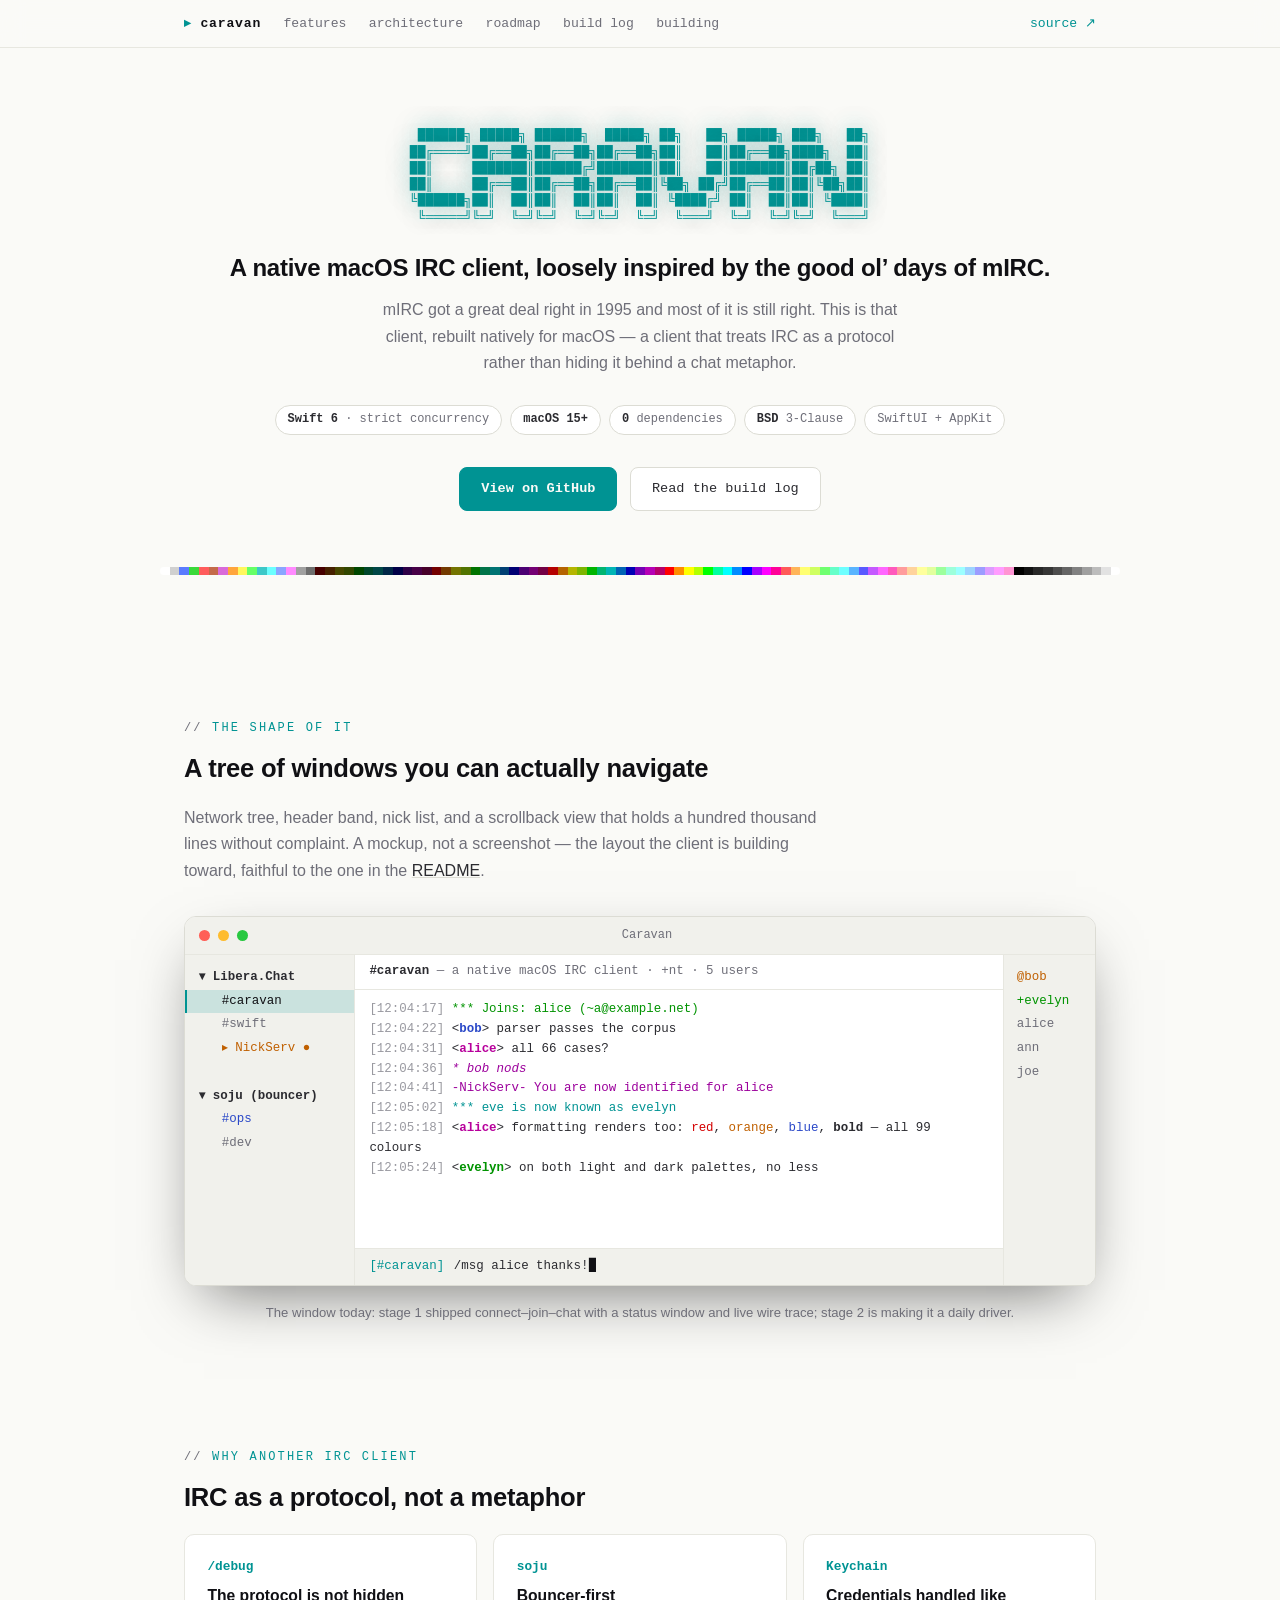
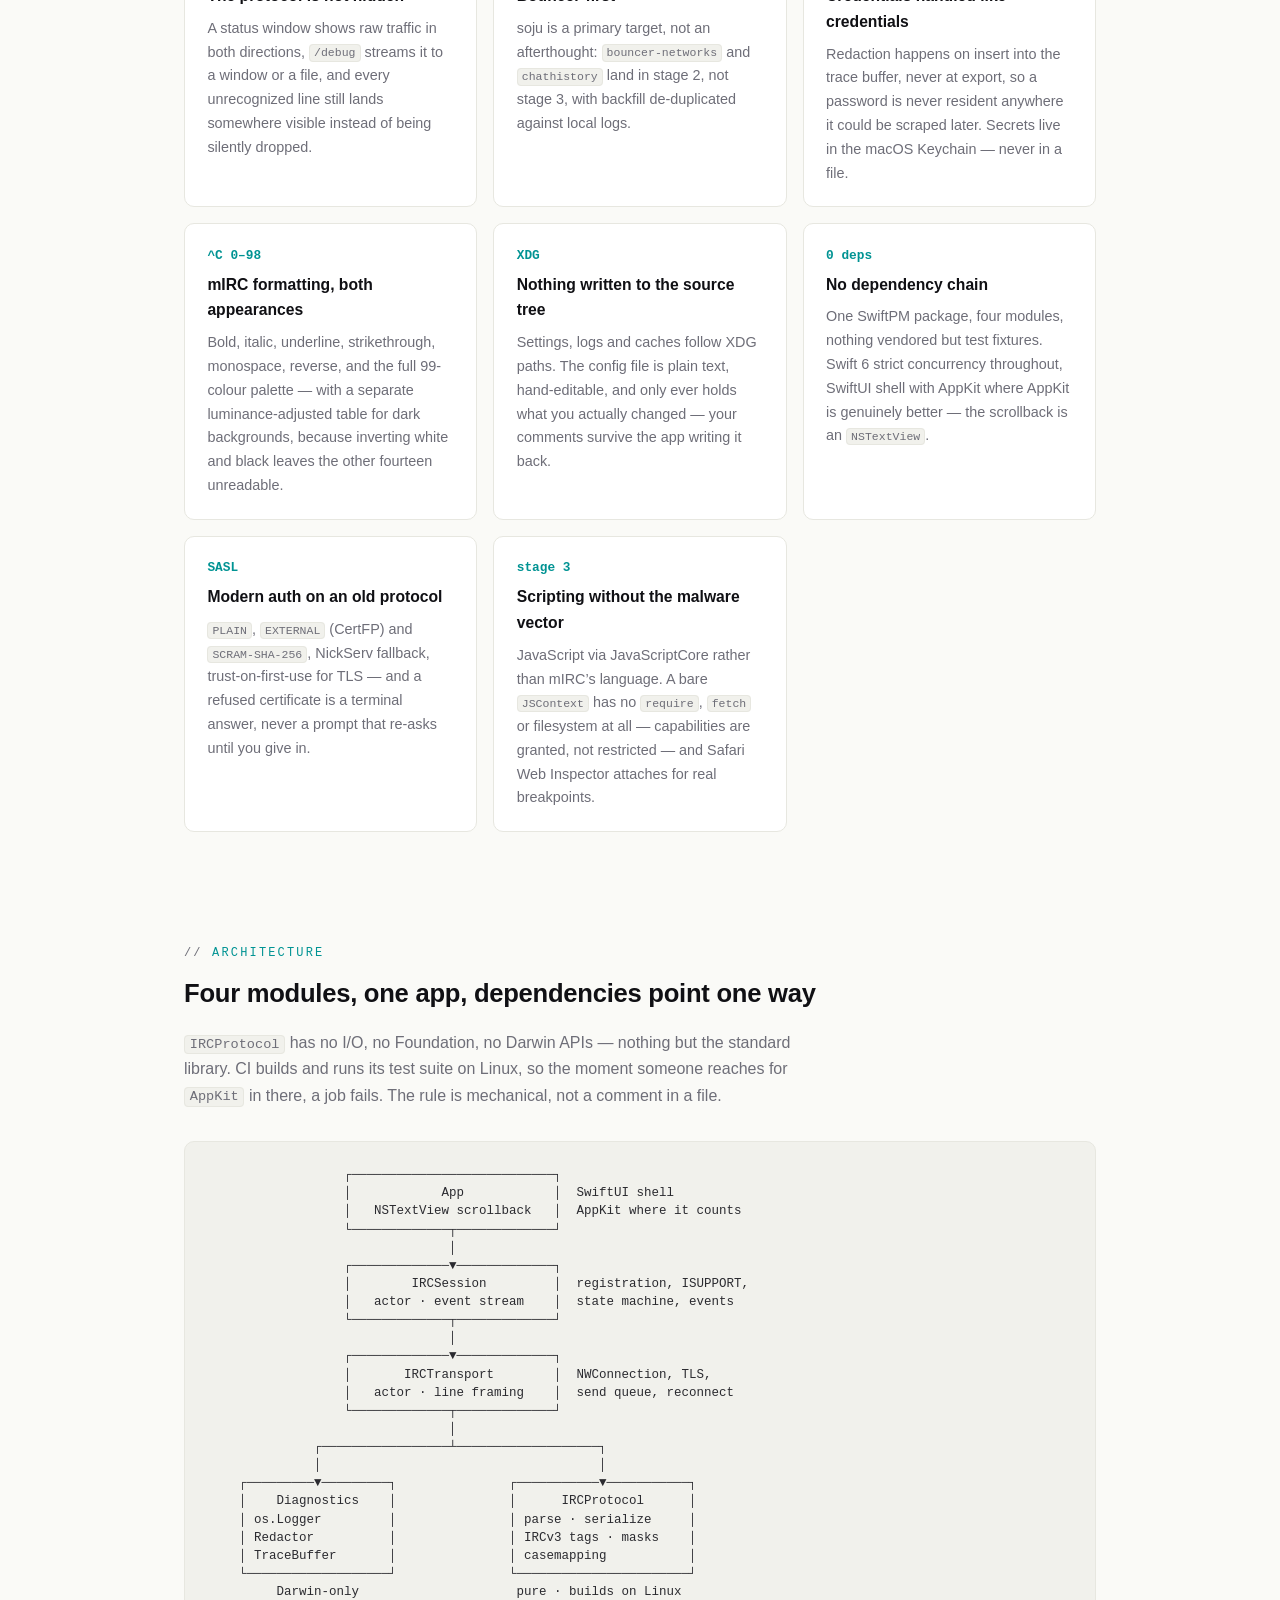
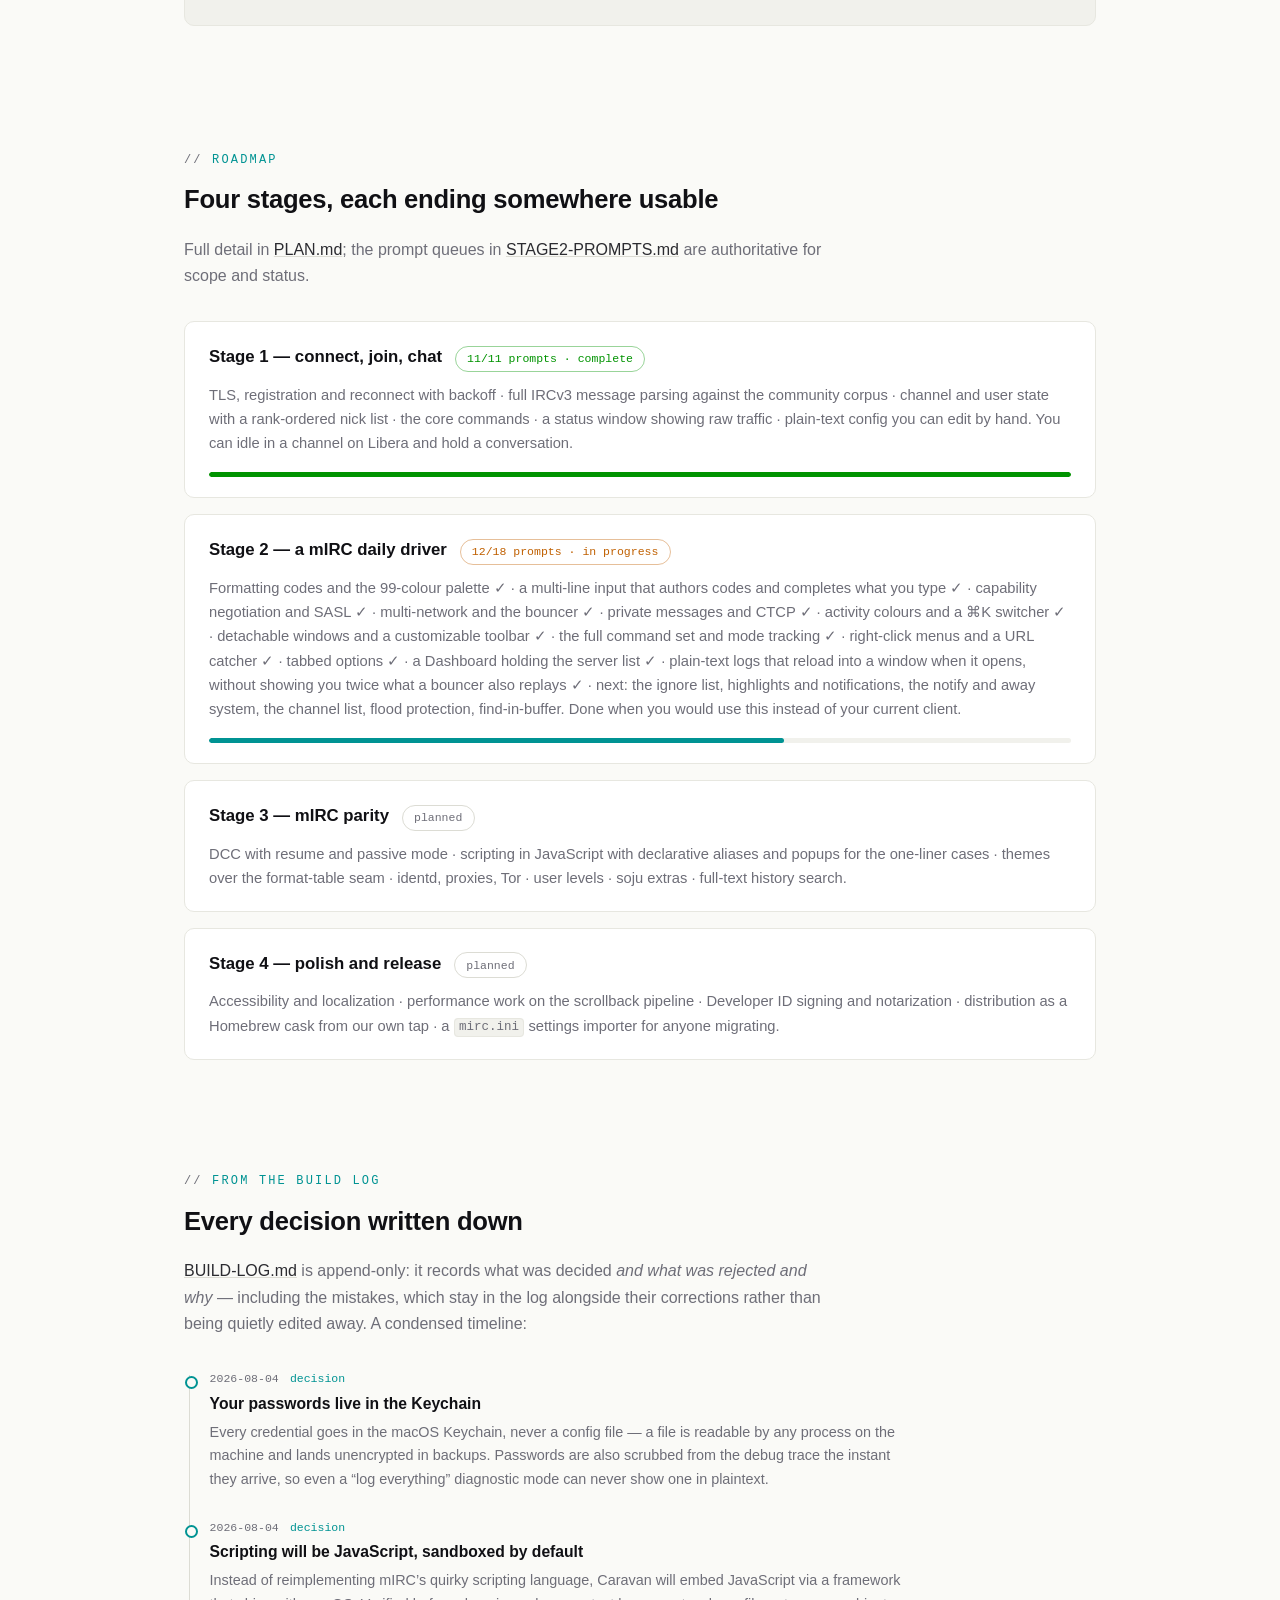
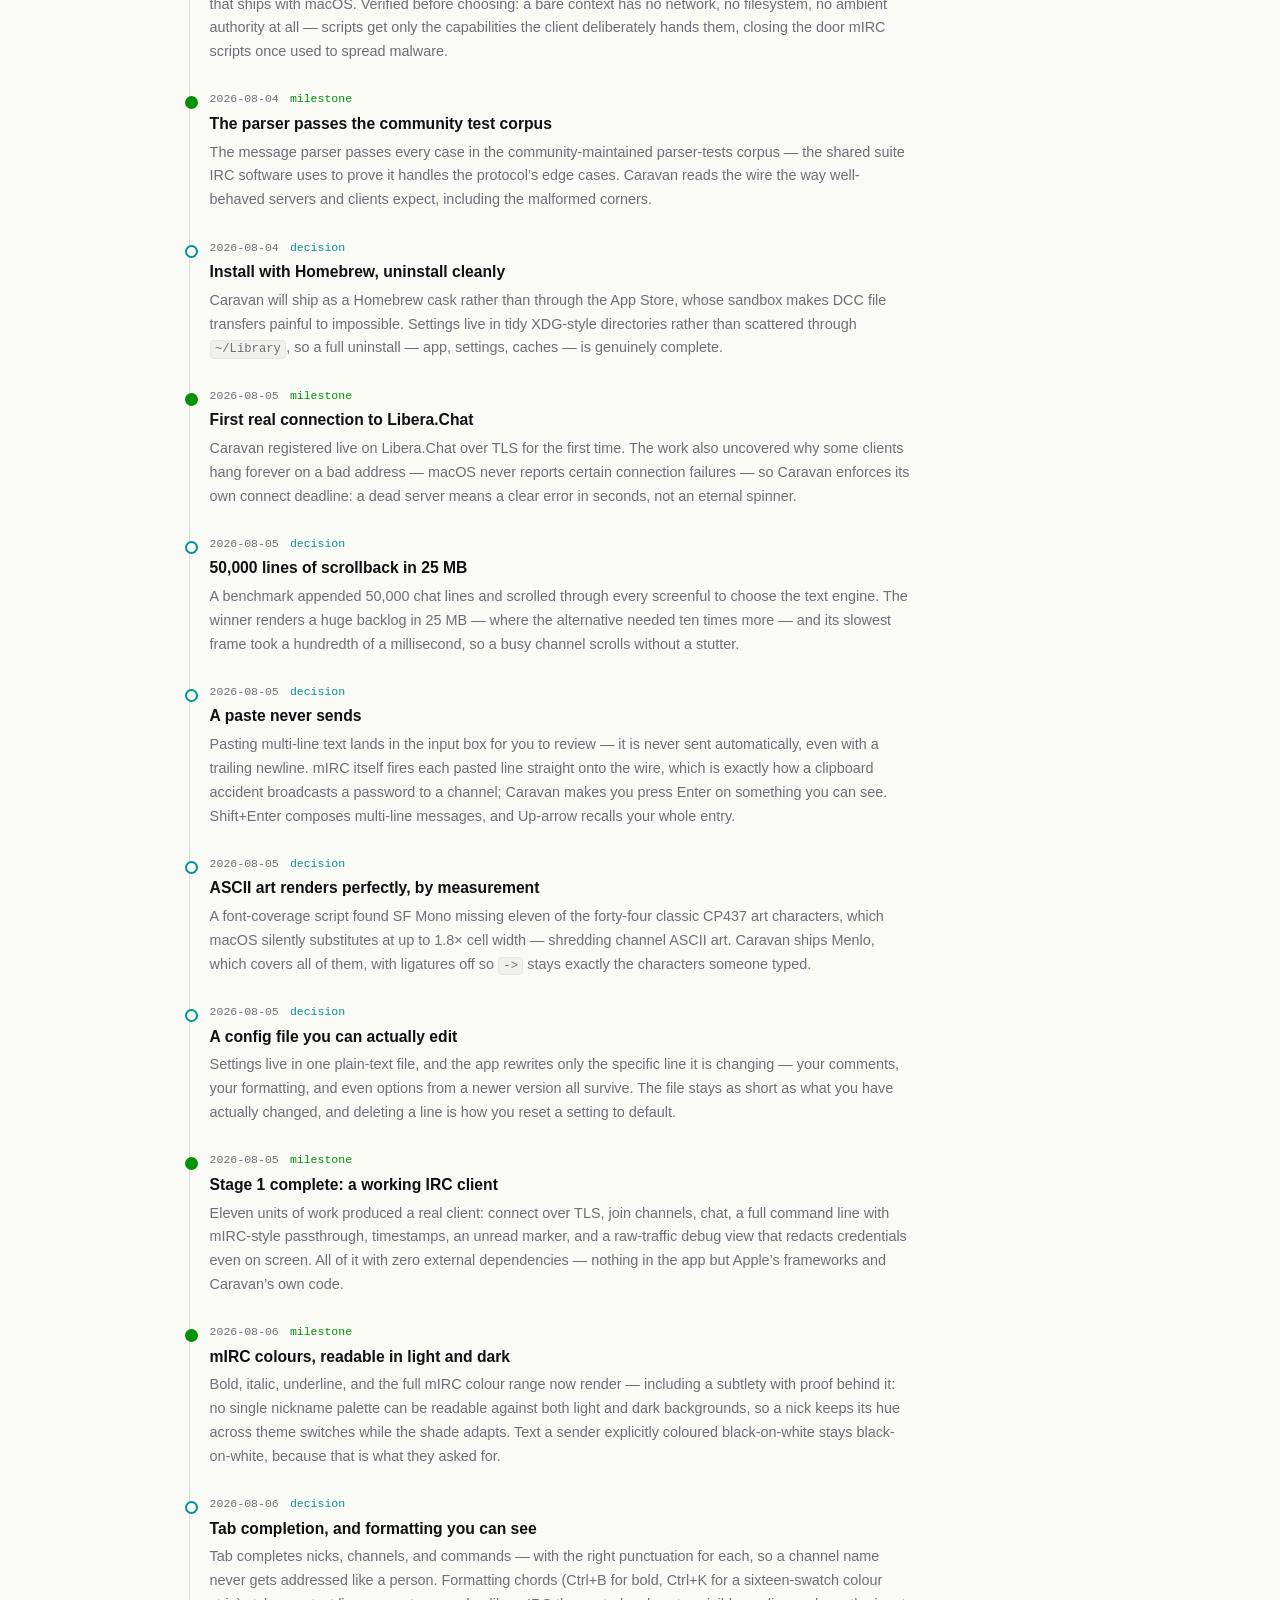
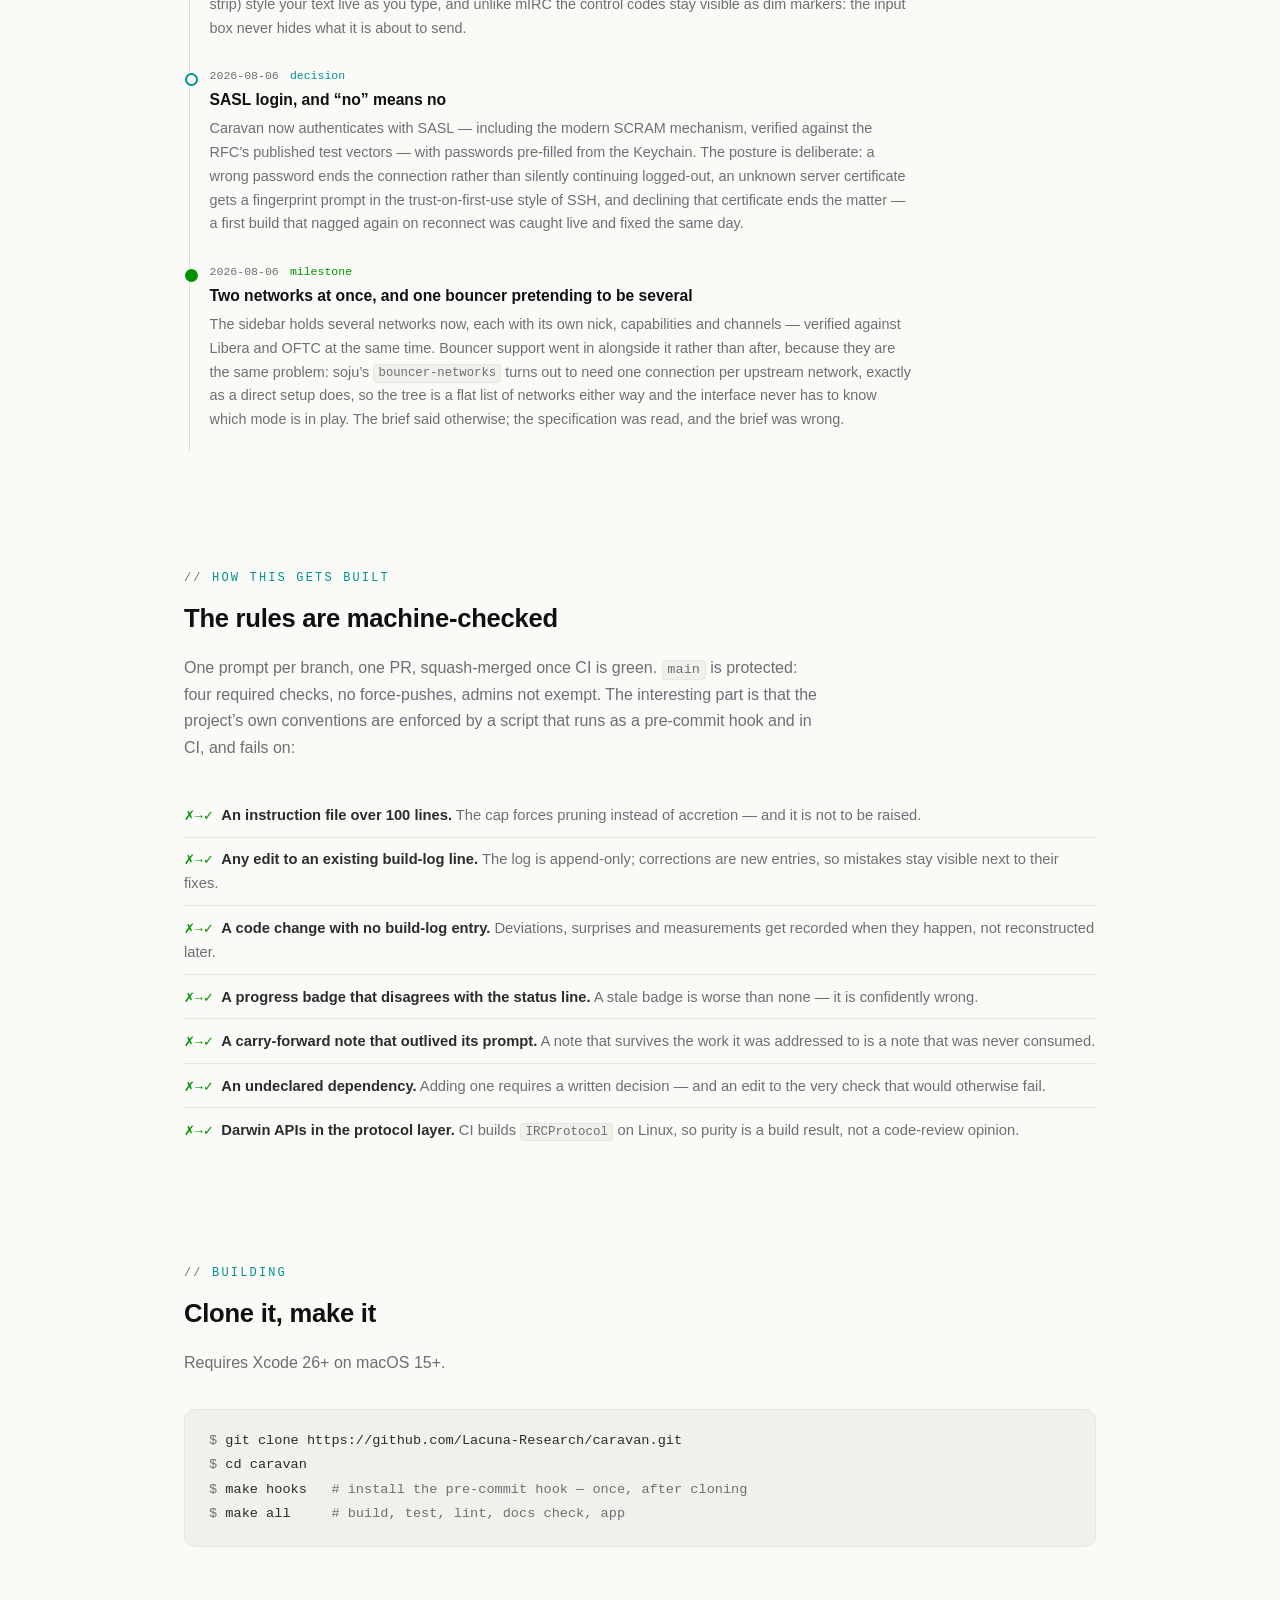
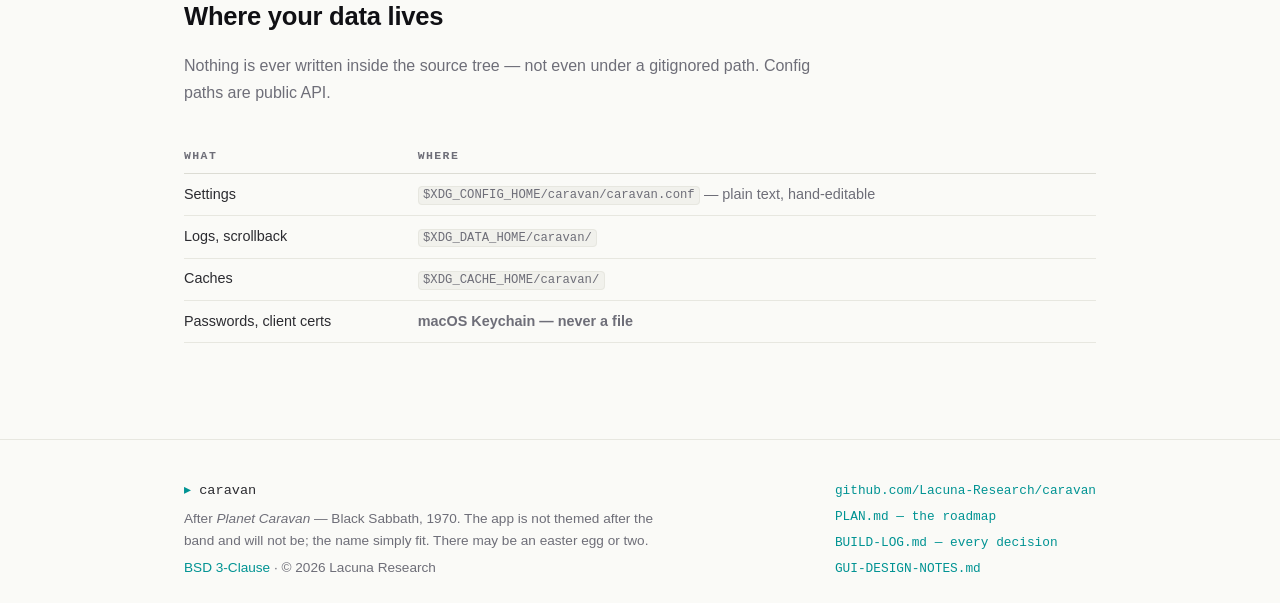
==== index.html @ af191865 "Publish www/ at staged, on 4dea6c7" ====
<!DOCTYPE html>
<html lang="en">
<head>
<meta charset="utf-8">
<meta name="viewport" content="width=device-width, initial-scale=1">
<title>Caravan — a native macOS IRC client</title>
<meta name="description" content="A native macOS IRC client loosely inspired by the good ol' days of mIRC. Swift 6, strict concurrency, zero dependencies, every decision written down.">
<meta property="og:title" content="Caravan — a native macOS IRC client">
<meta property="og:description" content="mIRC got a great deal right in 1995 and most of it is still right. Caravan is that client, rebuilt natively for macOS.">
<meta property="og:type" content="website">
<link rel="icon" href="data:image/svg+xml,%3Csvg xmlns='http://www.w3.org/2000/svg' viewBox='0 0 32 32'%3E%3Crect width='32' height='32' rx='7' fill='%23101014'/%3E%3Ctext x='16' y='23' font-family='Menlo,monospace' font-size='19' font-weight='bold' fill='%233CC8C8' text-anchor='middle'%3E%E2%96%B8%3C/text%3E%3C/svg%3E">
<link rel="stylesheet" href="style.css">
</head>
<body>

<header class="nav">
  <div class="wrap">
    <a class="brand" href="#top">caravan</a>
    <a href="#features">features</a>
    <a href="#architecture">architecture</a>
    <a href="#roadmap">roadmap</a>
    <a href="#buildlog">build log</a>
    <a href="#building">building</a>
    <a class="gh" href="https://github.com/Lacuna-Research/caravan">source ↗</a>
  </div>
</header>

<main id="top">

<div class="hero wrap">
  <pre class="wordmark" aria-hidden="true">
 ██████╗ █████╗ ██████╗  █████╗ ██╗   ██╗ █████╗ ███╗   ██╗
██╔════╝██╔══██╗██╔══██╗██╔══██╗██║   ██║██╔══██╗████╗  ██║
██║     ███████║██████╔╝███████║██║   ██║███████║██╔██╗ ██║
██║     ██╔══██║██╔══██╗██╔══██║╚██╗ ██╔╝██╔══██║██║╚██╗██║
╚██████╗██║  ██║██║  ██║██║  ██║ ╚████╔╝ ██║  ██║██║ ╚████║
 ╚═════╝╚═╝  ╚═╝╚═╝  ╚═╝╚═╝  ╚═╝  ╚═══╝  ╚═╝  ╚═╝╚═╝  ╚═══╝</pre>

  <h1>A native macOS IRC client, loosely inspired by the good ol&rsquo; days of mIRC.</h1>
  <p class="sub">mIRC got a great deal right in 1995 and most of it is still right.
  This is that client, rebuilt natively for macOS — a client that treats IRC as a
  protocol rather than hiding it behind a chat metaphor.</p>

  <div class="chips">
    <span class="chip"><b>Swift 6</b> · strict concurrency</span>
    <span class="chip"><b>macOS 15+</b></span>
    <span class="chip"><b>0</b> dependencies</span>
    <span class="chip"><b>BSD</b> 3-Clause</span>
    <span class="chip">SwiftUI + AppKit</span>
  </div>

  <div class="cta">
    <a class="btn primary" href="https://github.com/Lacuna-Research/caravan">View on GitHub</a>
    <a class="btn" href="https://github.com/Lacuna-Research/caravan/blob/main/BUILD-LOG.md">Read the build log</a>
  </div>

  <!-- The full ^C 0–98 colour range, values lifted verbatim from
       Sources/IRCFormat/MIRCPalette.swift (0–15 from the dark-appearance table). -->
  <div class="palette-strip" title="The full mIRC ^C colour range, 0–98 — straight from MIRCPalette.swift" aria-hidden="true">
<i style="background:#FFFFFF"></i><i style="background:#D0D0D0"></i><i style="background:#5A7BFF"></i><i style="background:#3AD93A"></i><i style="background:#FF5C5C"></i><i style="background:#C46A4A"></i><i style="background:#D96AD9"></i><i style="background:#FFA53C"></i><i style="background:#FFF75C"></i><i style="background:#66FF66"></i><i style="background:#3CC8C8"></i><i style="background:#6AFFFF"></i><i style="background:#8AA5FF"></i><i style="background:#FF8AFF"></i><i style="background:#A0A0A0"></i><i style="background:#6E6E6E"></i><i style="background:#470000"></i><i style="background:#472100"></i><i style="background:#474700"></i><i style="background:#324700"></i><i style="background:#004700"></i><i style="background:#00472C"></i><i style="background:#004747"></i><i style="background:#002747"></i><i style="background:#000047"></i><i style="background:#2E0047"></i><i style="background:#470047"></i><i style="background:#47002A"></i><i style="background:#740000"></i><i style="background:#743A00"></i><i style="background:#747400"></i><i style="background:#517400"></i><i style="background:#007400"></i><i style="background:#007449"></i><i style="background:#007474"></i><i style="background:#004074"></i><i style="background:#000074"></i><i style="background:#4B0074"></i><i style="background:#740074"></i><i style="background:#740045"></i><i style="background:#B50000"></i><i style="background:#B56300"></i><i style="background:#B5B500"></i><i style="background:#7DB500"></i><i style="background:#00B500"></i><i style="background:#00B571"></i><i style="background:#00B5B5"></i><i style="background:#0063B5"></i><i style="background:#0000B5"></i><i style="background:#7500B5"></i><i style="background:#B500B5"></i><i style="background:#B5006B"></i><i style="background:#FF0000"></i><i style="background:#FF8C00"></i><i style="background:#FFFF00"></i><i style="background:#B2FF00"></i><i style="background:#00FF00"></i><i style="background:#00FFA0"></i><i style="background:#00FFFF"></i><i style="background:#008CFF"></i><i style="background:#0000FF"></i><i style="background:#A500FF"></i><i style="background:#FF00FF"></i><i style="background:#FF0098"></i><i style="background:#FF5959"></i><i style="background:#FFB459"></i><i style="background:#FFFF71"></i><i style="background:#CFFF60"></i><i style="background:#6FFF6F"></i><i style="background:#65FFC9"></i><i style="background:#6DFFFF"></i><i style="background:#59B4FF"></i><i style="background:#5959FF"></i><i style="background:#C459FF"></i><i style="background:#FF66FF"></i><i style="background:#FF59BC"></i><i style="background:#FF9C9C"></i><i style="background:#FFD39C"></i><i style="background:#FFFF9C"></i><i style="background:#E2FF9C"></i><i style="background:#9CFF9C"></i><i style="background:#9CFFDB"></i><i style="background:#9CFFFF"></i><i style="background:#9CD3FF"></i><i style="background:#9C9CFF"></i><i style="background:#DC9CFF"></i><i style="background:#FF9CFF"></i><i style="background:#FF94D3"></i><i style="background:#000000"></i><i style="background:#131313"></i><i style="background:#282828"></i><i style="background:#363636"></i><i style="background:#4D4D4D"></i><i style="background:#656565"></i><i style="background:#818181"></i><i style="background:#9F9F9F"></i><i style="background:#BCBCBC"></i><i style="background:#E2E2E2"></i><i style="background:#FFFFFF"></i>
  </div>
</div>

<section id="shape" class="wrap">
  <p class="kicker">the shape of it</p>
  <h2>A tree of windows you can actually navigate</h2>
  <p class="lede">Network tree, header band, nick list, and a scrollback view that holds
  a hundred thousand lines without complaint. A mockup, not a screenshot — the layout
  the client is building toward, faithful to the one in the
  <a href="https://github.com/Lacuna-Research/caravan#the-shape-of-it">README</a>.</p>

  <div class="window" role="img" aria-label="Mockup of the Caravan main window: a network tree on the left, a channel scrollback in the middle, a nick list on the right, and an input bar below.">
    <div class="titlebar">
      <span class="dot r"></span><span class="dot y"></span><span class="dot g"></span>
      <span class="title">Caravan</span>
    </div>
    <div class="client">
      <div class="tree">
        <div class="net">▾ Libera.Chat</div>
        <div class="sel">   #caravan</div>
        <div>   #swift</div>
        <div class="hl">   ▸ NickServ ●</div>
        <div>&nbsp;</div>
        <div class="net">▾ soju (bouncer)</div>
        <div class="act">   #ops</div>
        <div>   #dev</div>
      </div>
      <div class="main">
        <div class="headerband"><b>#caravan</b> — a native macOS IRC client · +nt · 5 users</div>
        <div class="scrollback">
          <div><span class="ts">[12:04:17]</span> <span class="join">*** Joins: alice (~a@example.net)</span></div>
          <div><span class="ts">[12:04:22]</span> &lt;<span class="nick n-bob">bob</span>&gt; parser passes the corpus</div>
          <div><span class="ts">[12:04:31]</span> &lt;<span class="nick n-alice">alice</span>&gt; all 66 cases?</div>
          <div><span class="ts">[12:04:36]</span> <span class="action">* bob nods</span></div>
          <div><span class="ts">[12:04:41]</span> <span class="notice">-NickServ- You are now identified for alice</span></div>
          <div><span class="ts">[12:05:02]</span> <span class="evt">*** eve is now known as evelyn</span></div>
          <div><span class="ts">[12:05:18]</span> &lt;<span class="nick n-alice">alice</span>&gt; formatting renders too: <span class="mirc-c4">red</span>, <span class="mirc-c7">orange</span>, <span class="mirc-c12">blue</span>, <span class="mirc-b">bold</span> — all 99 colours</div>
          <div><span class="ts">[12:05:24]</span> &lt;<span class="nick n-eve">evelyn</span>&gt; on both light and dark palettes, no less</div>
        </div>
        <div class="inputbar"><span class="target">[#caravan]</span><span>/msg alice thanks!<span class="caret">▊</span></span></div>
      </div>
      <div class="nicklist">
        <div class="op">@bob</div>
        <div class="voice">+evelyn</div>
        <div>alice</div>
        <div>ann</div>
        <div>joe</div>
      </div>
    </div>
  </div>
  <p class="caption">The window today: stage 1 shipped connect–join–chat with a status window
  and live wire trace; stage 2 is making it a daily driver.</p>
</section>

<section id="features" class="wrap">
  <p class="kicker">why another IRC client</p>
  <h2>IRC as a protocol, not a metaphor</h2>

  <div class="grid">
    <div class="card">
      <h3><span class="tag">/debug</span>The protocol is not hidden</h3>
      <p>A status window shows raw traffic in both directions, <code>/debug</code> streams
      it to a window or a file, and every unrecognized line still lands somewhere visible
      instead of being silently dropped.</p>
    </div>
    <div class="card">
      <h3><span class="tag">soju</span>Bouncer-first</h3>
      <p>soju is a primary target, not an afterthought: <code>bouncer-networks</code> and
      <code>chathistory</code> land in stage&nbsp;2, not stage&nbsp;3, with backfill
      de-duplicated against local logs.</p>
    </div>
    <div class="card">
      <h3><span class="tag">Keychain</span>Credentials handled like credentials</h3>
      <p>Redaction happens on insert into the trace buffer, never at export, so a password
      is never resident anywhere it could be scraped later. Secrets live in the macOS
      Keychain — never in a file.</p>
    </div>
    <div class="card">
      <h3><span class="tag">^C 0–98</span>mIRC formatting, both appearances</h3>
      <p>Bold, italic, underline, strikethrough, monospace, reverse, and the full 99-colour
      palette — with a separate luminance-adjusted table for dark backgrounds, because
      inverting white and black leaves the other fourteen unreadable.</p>
    </div>
    <div class="card">
      <h3><span class="tag">XDG</span>Nothing written to the source tree</h3>
      <p>Settings, logs and caches follow XDG paths. The config file is plain text,
      hand-editable, and only ever holds what you actually changed — your comments
      survive the app writing it back.</p>
    </div>
    <div class="card">
      <h3><span class="tag">0 deps</span>No dependency chain</h3>
      <p>One SwiftPM package, four modules, nothing vendored but test fixtures. Swift&nbsp;6
      strict concurrency throughout, SwiftUI shell with AppKit where AppKit is genuinely
      better — the scrollback is an <code>NSTextView</code>.</p>
    </div>
    <div class="card">
      <h3><span class="tag">SASL</span>Modern auth on an old protocol</h3>
      <p><code>PLAIN</code>, <code>EXTERNAL</code> (CertFP) and <code>SCRAM-SHA-256</code>,
      NickServ fallback, trust-on-first-use for TLS — and a refused certificate is a
      terminal answer, never a prompt that re-asks until you give in.</p>
    </div>
    <div class="card">
      <h3><span class="tag">stage 3</span>Scripting without the malware vector</h3>
      <p>JavaScript via JavaScriptCore rather than mIRC&rsquo;s language. A bare
      <code>JSContext</code> has no <code>require</code>, <code>fetch</code> or filesystem
      at all — capabilities are granted, not restricted — and Safari Web Inspector
      attaches for real breakpoints.</p>
    </div>
  </div>
</section>

<section id="architecture" class="wrap">
  <p class="kicker">architecture</p>
  <h2>Four modules, one app, dependencies point one way</h2>
  <p class="lede"><code>IRCProtocol</code> has no I/O, no Foundation, no Darwin APIs —
  nothing but the standard library. CI builds and runs its test suite on Linux, so the
  moment someone reaches for <code>AppKit</code> in there, a job fails. The rule is
  mechanical, not a comment in a file.</p>

  <pre class="diagram" aria-label="Architecture diagram: the App layer sits on IRCSession, which sits on IRCTransport, which rests on Diagnostics and IRCProtocol.">
                  ┌───────────────────────────┐
                  │            App            │  SwiftUI shell
                  │   NSTextView scrollback   │  AppKit where it counts
                  └─────────────┬─────────────┘
                                │
                  ┌─────────────▼─────────────┐
                  │        IRCSession         │  registration, ISUPPORT,
                  │   actor · event stream    │  state machine, events
                  └─────────────┬─────────────┘
                                │
                  ┌─────────────▼─────────────┐
                  │       IRCTransport        │  NWConnection, TLS,
                  │   actor · line framing    │  send queue, reconnect
                  └─────────────┬─────────────┘
                                │
              ┌─────────────────┴───────────────────┐
              │                                     │
    ┌─────────▼─────────┐               ┌───────────▼───────────┐
    │    Diagnostics    │               │      IRCProtocol      │
    │ os.Logger         │               │ parse · serialize     │
    │ Redactor          │               │ IRCv3 tags · masks    │
    │ TraceBuffer       │               │ casemapping           │
    └───────────────────┘               └───────────────────────┘
         Darwin-only                     pure · builds on Linux</pre>
</section>

<section id="roadmap" class="wrap">
  <p class="kicker">roadmap</p>
  <h2>Four stages, each ending somewhere usable</h2>
  <p class="lede">Full detail in
  <a href="https://github.com/Lacuna-Research/caravan/blob/main/PLAN.md">PLAN.md</a>;
  the prompt queues in
  <a href="https://github.com/Lacuna-Research/caravan/blob/main/STAGE2-PROMPTS.md">STAGE2-PROMPTS.md</a>
  are authoritative for scope and status.</p>

  <div class="stages">
    <div class="stage done-stage">
      <header>
        <h3>Stage 1 — connect, join, chat</h3>
        <span class="status done">11/11 prompts · complete</span>
      </header>
      <p>TLS, registration and reconnect with backoff · full IRCv3 message parsing against
      the community corpus · channel and user state with a rank-ordered nick list · the
      core commands · a status window showing raw traffic · plain-text config you can edit
      by hand. You can idle in a channel on Libera and hold a conversation.</p>
      <div class="meter"><i style="width:100%"></i></div>
    </div>

    <div class="stage">
      <header>
        <h3>Stage 2 — a mIRC daily driver</h3>
        <span class="status wip">12/18 prompts · in progress</span>
      </header>
      <p>Formatting codes and the 99-colour palette ✓ · a multi-line input that authors
      codes and completes what you type ✓ · capability negotiation and SASL ✓ ·
      multi-network and the bouncer ✓ · private messages and CTCP ✓ · activity colours and
      a ⌘K switcher ✓ · detachable windows and a customizable toolbar ✓ · the full command
      set and mode tracking ✓ · right-click menus and a URL catcher ✓ · tabbed options ✓ ·
      a Dashboard holding the server list ✓ · plain-text logs that reload into a window
      when it opens, without showing you twice what a bouncer also replays ✓ · next: the
      ignore list, highlights and notifications, the notify and away system, the channel
      list, flood protection, find-in-buffer. Done when you would use this instead of your
      current client.</p>
      <div class="meter"><i style="width:66.7%"></i></div>
    </div>

    <div class="stage">
      <header>
        <h3>Stage 3 — mIRC parity</h3>
        <span class="status later">planned</span>
      </header>
      <p>DCC with resume and passive mode · scripting in JavaScript with declarative
      aliases and popups for the one-liner cases · themes over the format-table seam ·
      identd, proxies, Tor · user levels · soju extras · full-text history search.</p>
    </div>

    <div class="stage">
      <header>
        <h3>Stage 4 — polish and release</h3>
        <span class="status later">planned</span>
      </header>
      <p>Accessibility and localization · performance work on the scrollback pipeline ·
      Developer ID signing and notarization · distribution as a Homebrew cask from our
      own tap · a <code>mirc.ini</code> settings importer for anyone migrating.</p>
    </div>
  </div>
</section>

<section id="buildlog" class="wrap">
  <p class="kicker">from the build log</p>
  <h2>Every decision written down</h2>
  <p class="lede"><a href="https://github.com/Lacuna-Research/caravan/blob/main/BUILD-LOG.md">BUILD-LOG.md</a>
  is append-only: it records what was decided <em>and what was rejected and why</em> —
  including the mistakes, which stay in the log alongside their corrections rather than
  being quietly edited away. A condensed timeline:</p>

  <div class="timeline">
    <div class="entry decision">
      <div class="meta"><span>2026-08-04</span><span class="kind-decision">decision</span></div>
      <h3>Your passwords live in the Keychain</h3>
      <p>Every credential goes in the macOS Keychain, never a config file — a file is
      readable by any process on the machine and lands unencrypted in backups. Passwords
      are also scrubbed from the debug trace the instant they arrive, so even a
      &ldquo;log everything&rdquo; diagnostic mode can never show one in plaintext.</p>
    </div>
    <div class="entry decision">
      <div class="meta"><span>2026-08-04</span><span class="kind-decision">decision</span></div>
      <h3>Scripting will be JavaScript, sandboxed by default</h3>
      <p>Instead of reimplementing mIRC&rsquo;s quirky scripting language, Caravan will
      embed JavaScript via a framework that ships with macOS. Verified before choosing: a
      bare context has no network, no filesystem, no ambient authority at all — scripts get
      only the capabilities the client deliberately hands them, closing the door mIRC
      scripts once used to spread malware.</p>
    </div>
    <div class="entry milestone">
      <div class="meta"><span>2026-08-04</span><span class="kind-milestone">milestone</span></div>
      <h3>The parser passes the community test corpus</h3>
      <p>The message parser passes every case in the community-maintained parser-tests
      corpus — the shared suite IRC software uses to prove it handles the protocol&rsquo;s
      edge cases. Caravan reads the wire the way well-behaved servers and clients expect,
      including the malformed corners.</p>
    </div>
    <div class="entry decision">
      <div class="meta"><span>2026-08-04</span><span class="kind-decision">decision</span></div>
      <h3>Install with Homebrew, uninstall cleanly</h3>
      <p>Caravan will ship as a Homebrew cask rather than through the App Store, whose
      sandbox makes DCC file transfers painful to impossible. Settings live in tidy
      XDG-style directories rather than scattered through <code>~/Library</code>, so a
      full uninstall — app, settings, caches — is genuinely complete.</p>
    </div>
    <div class="entry milestone">
      <div class="meta"><span>2026-08-05</span><span class="kind-milestone">milestone</span></div>
      <h3>First real connection to Libera.Chat</h3>
      <p>Caravan registered live on Libera.Chat over TLS for the first time. The work also
      uncovered why some clients hang forever on a bad address — macOS never reports
      certain connection failures — so Caravan enforces its own connect deadline: a dead
      server means a clear error in seconds, not an eternal spinner.</p>
    </div>
    <div class="entry decision">
      <div class="meta"><span>2026-08-05</span><span class="kind-decision">decision</span></div>
      <h3>50,000 lines of scrollback in 25&nbsp;MB</h3>
      <p>A benchmark appended 50,000 chat lines and scrolled through every screenful to
      choose the text engine. The winner renders a huge backlog in 25&nbsp;MB — where the
      alternative needed ten times more — and its slowest frame took a hundredth of a
      millisecond, so a busy channel scrolls without a stutter.</p>
    </div>
    <div class="entry decision">
      <div class="meta"><span>2026-08-05</span><span class="kind-decision">decision</span></div>
      <h3>A paste never sends</h3>
      <p>Pasting multi-line text lands in the input box for you to review — it is never
      sent automatically, even with a trailing newline. mIRC itself fires each pasted line
      straight onto the wire, which is exactly how a clipboard accident broadcasts a
      password to a channel; Caravan makes you press Enter on something you can see.
      Shift+Enter composes multi-line messages, and Up-arrow recalls your whole entry.</p>
    </div>
    <div class="entry decision">
      <div class="meta"><span>2026-08-05</span><span class="kind-decision">decision</span></div>
      <h3>ASCII art renders perfectly, by measurement</h3>
      <p>A font-coverage script found SF&nbsp;Mono missing eleven of the forty-four classic
      CP437 art characters, which macOS silently substitutes at up to 1.8&times; cell
      width — shredding channel ASCII art. Caravan ships Menlo, which covers all of them,
      with ligatures off so <code>-&gt;</code> stays exactly the characters someone typed.</p>
    </div>
    <div class="entry decision">
      <div class="meta"><span>2026-08-05</span><span class="kind-decision">decision</span></div>
      <h3>A config file you can actually edit</h3>
      <p>Settings live in one plain-text file, and the app rewrites only the specific line
      it is changing — your comments, your formatting, and even options from a newer
      version all survive. The file stays as short as what you have actually changed, and
      deleting a line is how you reset a setting to default.</p>
    </div>
    <div class="entry milestone">
      <div class="meta"><span>2026-08-05</span><span class="kind-milestone">milestone</span></div>
      <h3>Stage 1 complete: a working IRC client</h3>
      <p>Eleven units of work produced a real client: connect over TLS, join channels,
      chat, a full command line with mIRC-style passthrough, timestamps, an unread marker,
      and a raw-traffic debug view that redacts credentials even on screen. All of it with
      zero external dependencies — nothing in the app but Apple&rsquo;s frameworks and
      Caravan&rsquo;s own code.</p>
    </div>
    <div class="entry milestone">
      <div class="meta"><span>2026-08-06</span><span class="kind-milestone">milestone</span></div>
      <h3>mIRC colours, readable in light and dark</h3>
      <p>Bold, italic, underline, and the full mIRC colour range now render — including a
      subtlety with proof behind it: no single nickname palette can be readable against
      both light and dark backgrounds, so a nick keeps its hue across theme switches while
      the shade adapts. Text a sender explicitly coloured black-on-white stays
      black-on-white, because that is what they asked for.</p>
    </div>
    <div class="entry decision">
      <div class="meta"><span>2026-08-06</span><span class="kind-decision">decision</span></div>
      <h3>Tab completion, and formatting you can see</h3>
      <p>Tab completes nicks, channels, and commands — with the right punctuation for each,
      so a channel name never gets addressed like a person. Formatting chords (Ctrl+B for
      bold, Ctrl+K for a sixteen-swatch colour strip) style your text live as you type, and
      unlike mIRC the control codes stay visible as dim markers: the input box never hides
      what it is about to send.</p>
    </div>
    <div class="entry decision">
      <div class="meta"><span>2026-08-06</span><span class="kind-decision">decision</span></div>
      <h3>SASL login, and &ldquo;no&rdquo; means no</h3>
      <p>Caravan now authenticates with SASL — including the modern SCRAM mechanism,
      verified against the RFC&rsquo;s published test vectors — with passwords pre-filled
      from the Keychain. The posture is deliberate: a wrong password ends the connection
      rather than silently continuing logged-out, an unknown server certificate gets a
      fingerprint prompt in the trust-on-first-use style of SSH, and declining that
      certificate ends the matter — a first build that nagged again on reconnect was
      caught live and fixed the same day.</p>
    </div>
    <div class="entry milestone">
      <div class="meta"><span>2026-08-06</span><span class="kind-milestone">milestone</span></div>
      <h3>Two networks at once, and one bouncer pretending to be several</h3>
      <p>The sidebar holds several networks now, each with its own nick, capabilities and
      channels — verified against Libera and OFTC at the same time. Bouncer support went in
      alongside it rather than after, because they are the same problem: soju&rsquo;s
      <code>bouncer-networks</code> turns out to need one connection per upstream network,
      exactly as a direct setup does, so the tree is a flat list of networks either way and
      the interface never has to know which mode is in play. The brief said otherwise; the
      specification was read, and the brief was wrong.</p>
    </div>
  </div>
</section>

<section id="discipline" class="wrap">
  <p class="kicker">how this gets built</p>
  <h2>The rules are machine-checked</h2>
  <p class="lede">One prompt per branch, one PR, squash-merged once CI is green.
  <code>main</code> is protected: four required checks, no force-pushes, admins not
  exempt. The interesting part is that the project&rsquo;s own conventions are enforced by
  a script that runs as a pre-commit hook and in CI, and fails on:</p>

  <ul class="rules">
    <li><b>An instruction file over 100 lines.</b> The cap forces pruning instead of accretion — and it is not to be raised.</li>
    <li><b>Any edit to an existing build-log line.</b> The log is append-only; corrections are new entries, so mistakes stay visible next to their fixes.</li>
    <li><b>A code change with no build-log entry.</b> Deviations, surprises and measurements get recorded when they happen, not reconstructed later.</li>
    <li><b>A progress badge that disagrees with the status line.</b> A stale badge is worse than none — it is confidently wrong.</li>
    <li><b>A carry-forward note that outlived its prompt.</b> A note that survives the work it was addressed to is a note that was never consumed.</li>
    <li><b>An undeclared dependency.</b> Adding one requires a written decision — and an edit to the very check that would otherwise fail.</li>
    <li><b>Darwin APIs in the protocol layer.</b> CI builds <code>IRCProtocol</code> on Linux, so purity is a build result, not a code-review opinion.</li>
  </ul>
</section>

<section id="building" class="wrap">
  <p class="kicker">building</p>
  <h2>Clone it, make it</h2>
  <p class="lede">Requires Xcode 26+ on macOS 15+.</p>

  <pre class="shell"><span class="p">$ </span>git clone https://github.com/Lacuna-Research/caravan.git
<span class="p">$ </span>cd caravan
<span class="p">$ </span>make hooks   <span class="c"># install the pre-commit hook — once, after cloning</span>
<span class="p">$ </span>make all     <span class="c"># build, test, lint, docs check, app</span></pre>

  <h2 style="margin-top:3rem">Where your data lives</h2>
  <p class="lede">Nothing is ever written inside the source tree — not even under a
  gitignored path. Config paths are public API.</p>

  <table class="datatable">
    <tr><th>What</th><th>Where</th></tr>
    <tr><td>Settings</td><td><code>$XDG_CONFIG_HOME/caravan/caravan.conf</code> — plain text, hand-editable</td></tr>
    <tr><td>Logs, scrollback</td><td><code>$XDG_DATA_HOME/caravan/</code></td></tr>
    <tr><td>Caches</td><td><code>$XDG_CACHE_HOME/caravan/</code></td></tr>
    <tr><td>Passwords, client certs</td><td><b>macOS Keychain — never a file</b></td></tr>
  </table>
</section>

</main>

<footer>
  <div class="wrap">
    <div>
      <div class="name">caravan</div>
      <p>After <em>Planet Caravan</em> — Black Sabbath, 1970. The app is not themed after
      the band and will not be; the name simply fit. There may be an easter egg or two.</p>
      <p><a href="https://github.com/Lacuna-Research/caravan/blob/main/LICENSE">BSD 3-Clause</a>
      · © 2026 Lacuna Research</p>
    </div>
    <nav>
      <a href="https://github.com/Lacuna-Research/caravan">github.com/Lacuna-Research/caravan</a>
      <a href="https://github.com/Lacuna-Research/caravan/blob/main/PLAN.md">PLAN.md — the roadmap</a>
      <a href="https://github.com/Lacuna-Research/caravan/blob/main/BUILD-LOG.md">BUILD-LOG.md — every decision</a>
      <a href="https://github.com/Lacuna-Research/caravan/blob/main/GUI-DESIGN-NOTES.md">GUI-DESIGN-NOTES.md</a>
    </nav>
  </div>
</footer>

</body>
</html>
---- style.css ----
/* Caravan website. No build step, no JavaScript, no dependencies —
   the same rules the client is built under.

   Two palettes, not one inverted: the accents are drawn from the client's own
   MIRCPalette.swift — the dark-appearance table for the dark site, mIRC's own
   light table for the light site — so the site shares the app's colour system
   rather than inventing one. */

:root {
  color-scheme: dark light;

  /* dark appearance (default) */
  --bg: #101014;
  --bg-raised: #16161d;
  --bg-inset: #0b0b0f;
  --border: #26262f;
  --border-soft: #1d1d25;
  --text: #d6d6dc;
  --text-bright: #f2f2f5;
  --text-dim: #8b8b96;
  --accent: #3cc8c8;      /* MIRCPalette.dark[10], cyan */
  --accent-2: #ffa53c;    /* MIRCPalette.dark[7], orange */
  --green: #3ad93a;       /* MIRCPalette.dark[3] */
  --red: #ff5c5c;         /* MIRCPalette.dark[4] */
  --blue: #8aa5ff;        /* MIRCPalette.dark[12] */
  --pink: #ff8aff;        /* MIRCPalette.dark[13] */
  --magenta: #d96ad9;     /* MIRCPalette.dark[6] */
  --mono: ui-monospace, "SF Mono", SFMono-Regular, Menlo, Consolas, monospace;
  --sans: -apple-system, BlinkMacSystemFont, "SF Pro Text", "Segoe UI",
          Helvetica, Arial, sans-serif;
}

@media (prefers-color-scheme: light) {
  :root {
    --bg: #fafaf7;
    --bg-raised: #ffffff;
    --bg-inset: #f1f1ec;
    --border: #dcdcd4;
    --border-soft: #e7e7e0;
    --text: #2b2b30;
    --text-bright: #101014;
    --text-dim: #6e6e78;
    --accent: #009393;    /* MIRCPalette.light[10] */
    --accent-2: #c06000;
    --green: #009300;     /* MIRCPalette.light[3] */
    --red: #d40000;
    --blue: #2a48c8;
    --pink: #b8009c;
    --magenta: #9c009c;
  }
}

* { box-sizing: border-box; }

html { scroll-behavior: smooth; scroll-padding-top: 4.5rem; }

body {
  margin: 0;
  background: var(--bg);
  color: var(--text);
  font-family: var(--sans);
  font-size: 16px;
  line-height: 1.65;
  -webkit-font-smoothing: antialiased;
}

a { color: var(--accent); text-decoration: none; }
a:hover { text-decoration: underline; }

code, pre, kbd { font-family: var(--mono); }

code {
  background: var(--bg-inset);
  border: 1px solid var(--border-soft);
  border-radius: 4px;
  padding: 0.1em 0.35em;
  font-size: 0.85em;
}

.wrap { max-width: 960px; margin: 0 auto; padding: 0 1.5rem; }

/* ---- nav ---- */

.nav {
  position: sticky;
  top: 0;
  z-index: 10;
  background: color-mix(in srgb, var(--bg) 88%, transparent);
  backdrop-filter: blur(12px);
  -webkit-backdrop-filter: blur(12px);
  border-bottom: 1px solid var(--border-soft);
}

.nav .wrap {
  display: flex;
  align-items: baseline;
  gap: 1.4rem;
  padding-top: 0.8rem;
  padding-bottom: 0.8rem;
  font-family: var(--mono);
  font-size: 0.82rem;
}

.nav .brand {
  color: var(--text-bright);
  font-weight: 700;
  letter-spacing: 0.06em;
}
.nav .brand::before { content: "▸ "; color: var(--accent); }

.nav a { color: var(--text-dim); }
.nav a:hover { color: var(--text-bright); text-decoration: none; }
.nav .brand:hover { color: var(--text-bright); }
.nav .gh { margin-left: auto; color: var(--accent); }

@media (max-width: 720px) {
  .nav a:not(.brand):not(.gh) { display: none; }
}

/* ---- hero ---- */

.hero { padding: 5rem 0 3rem; text-align: center; }

.hero pre.wordmark {
  display: inline-block;
  text-align: left;
  font-size: clamp(5px, 1.6vw, 13px);
  line-height: 1.25;
  color: var(--accent);
  text-shadow: 0 0 24px color-mix(in srgb, var(--accent) 35%, transparent);
  margin: 0 0 1.4rem;
  user-select: none;
}

.hero h1 {
  font-size: 1.5rem;
  font-weight: 600;
  color: var(--text-bright);
  margin: 0 0 0.6rem;
  letter-spacing: -0.01em;
}

.hero .sub {
  color: var(--text-dim);
  max-width: 34rem;
  margin: 0 auto 1.8rem;
}

.chips {
  display: flex;
  flex-wrap: wrap;
  justify-content: center;
  gap: 0.5rem;
  margin-bottom: 2rem;
  font-family: var(--mono);
  font-size: 0.75rem;
}

.chip {
  border: 1px solid var(--border);
  border-radius: 99px;
  padding: 0.25rem 0.75rem;
  color: var(--text-dim);
  background: var(--bg-raised);
}
.chip b { color: var(--text); font-weight: 600; }

.cta { display: flex; justify-content: center; gap: 0.8rem; flex-wrap: wrap; }

.btn {
  font-family: var(--mono);
  font-size: 0.85rem;
  padding: 0.6rem 1.3rem;
  border-radius: 8px;
  border: 1px solid var(--border);
  color: var(--text);
  background: var(--bg-raised);
  transition: border-color 0.15s ease, transform 0.15s ease;
}
.btn:hover { text-decoration: none; border-color: var(--accent); transform: translateY(-1px); }
.btn.primary {
  background: var(--accent);
  border-color: var(--accent);
  color: var(--bg);
  font-weight: 700;
}

/* the full ^C 0–98 palette, straight out of MIRCPalette.swift */
.palette-strip {
  display: flex;
  height: 8px;
  margin: 3.5rem auto 0;
  max-width: 960px;
  border-radius: 4px;
  overflow: hidden;
}
.palette-strip i { flex: 1; }

/* ---- sections ---- */

/* section.wrap, not bare section: .wrap's own padding rule outranks an
   element selector and would zero the vertical padding entirely */
section.wrap { padding: 6rem 1.5rem 1rem; }

.kicker {
  font-family: var(--mono);
  font-size: 0.75rem;
  letter-spacing: 0.18em;
  text-transform: uppercase;
  color: var(--accent);
  margin: 0 0 0.5rem;
}
.kicker::before { content: "// "; color: var(--text-dim); }

section h2 {
  font-size: 1.6rem;
  font-weight: 650;
  color: var(--text-bright);
  letter-spacing: -0.01em;
  margin: 0 0 1rem;
}

.lede { color: var(--text-dim); max-width: 40rem; margin-bottom: 2rem; }
.lede a { color: var(--text); text-decoration: underline; text-decoration-color: var(--border); }
.lede a:hover { text-decoration-color: var(--accent); }

/* ---- the mockup window ---- */

.window {
  background: var(--bg-raised);
  border: 1px solid var(--border);
  border-radius: 12px;
  box-shadow: 0 24px 60px -20px rgba(0, 0, 0, 0.55);
  overflow: hidden;
  font-family: var(--mono);
  font-size: 0.78rem;
  line-height: 1.6;
}

.titlebar {
  display: flex;
  align-items: center;
  gap: 0.5rem;
  padding: 0.55rem 0.9rem;
  border-bottom: 1px solid var(--border-soft);
  background: var(--bg-inset);
}
.titlebar .dot { width: 11px; height: 11px; border-radius: 50%; }
.dot.r { background: #ff5f57; } .dot.y { background: #febc2e; } .dot.g { background: #28c840; }
.titlebar .title {
  flex: 1;
  text-align: center;
  color: var(--text-dim);
  font-size: 0.75rem;
  /* keep the title truly centred despite the traffic lights */
  margin-right: 43px;
}

.client { display: grid; grid-template-columns: 170px 1fr 92px; min-height: 330px; }

.tree {
  border-right: 1px solid var(--border-soft);
  padding: 0.7rem 0;
  background: var(--bg-inset);
  color: var(--text-dim);
}
.tree div { padding: 0.12rem 0.9rem; white-space: pre; }
.tree .net { color: var(--text); font-weight: 600; }
.tree .sel {
  background: color-mix(in srgb, var(--accent) 16%, transparent);
  color: var(--text-bright);
  border-left: 2px solid var(--accent);
  padding-left: calc(0.9rem - 2px);
}
.tree .hl { color: var(--accent-2); }
.tree .act { color: var(--blue); }

.main { display: flex; flex-direction: column; min-width: 0; }

.headerband {
  padding: 0.45rem 0.9rem;
  border-bottom: 1px solid var(--border-soft);
  color: var(--text-dim);
}
.headerband b { color: var(--text); }

.scrollback { flex: 1; padding: 0.6rem 0.9rem; overflow: hidden; }
.scrollback div { white-space: pre-wrap; }
.ts { color: var(--text-dim); opacity: 0.7; }
.nick { font-weight: 600; }
.n-alice { color: var(--pink); }
.n-bob { color: var(--blue); }
.n-eve { color: var(--green); }
.join { color: var(--green); }
.evt { color: var(--accent); }
.notice { color: var(--magenta); }
.action { color: var(--magenta); font-style: italic; }
.mirc-b { font-weight: 700; }
.mirc-c4 { color: var(--red); }
.mirc-c7 { color: var(--accent-2); }
.mirc-c12 { color: var(--blue); }

.nicklist {
  border-left: 1px solid var(--border-soft);
  padding: 0.7rem 0;
  background: var(--bg-inset);
  color: var(--text-dim);
}
.nicklist div { padding: 0.12rem 0.8rem; }
.nicklist .op { color: var(--accent-2); }
.nicklist .voice { color: var(--green); }

.inputbar {
  display: flex;
  gap: 0.6rem;
  padding: 0.5rem 0.9rem;
  border-top: 1px solid var(--border-soft);
  background: var(--bg-inset);
}
.inputbar .target { color: var(--accent); }
.inputbar .caret { color: var(--text-bright); animation: blink 1.1s step-end infinite; }

@keyframes blink { 50% { opacity: 0; } }
@media (prefers-reduced-motion: reduce) { .inputbar .caret { animation: none; } }

@media (max-width: 720px) {
  .client { grid-template-columns: 1fr; }
  .tree, .nicklist { display: none; }
}

.caption {
  font-size: 0.82rem;
  color: var(--text-dim);
  text-align: center;
  margin-top: 1rem;
}

/* ---- feature grid ---- */

.grid {
  display: grid;
  grid-template-columns: repeat(auto-fit, minmax(270px, 1fr));
  gap: 1rem;
}

.card {
  background: var(--bg-raised);
  border: 1px solid var(--border-soft);
  border-radius: 10px;
  padding: 1.3rem 1.4rem;
}

.card h3 {
  margin: 0 0 0.5rem;
  font-size: 0.98rem;
  color: var(--text-bright);
  font-weight: 650;
}
.card h3 .tag {
  font-family: var(--mono);
  color: var(--accent);
  font-size: 0.8rem;
  display: block;
  margin-bottom: 0.35rem;
}
.card p { margin: 0; font-size: 0.9rem; color: var(--text-dim); }
.card p code { font-size: 0.8em; }

/* ---- architecture ---- */

pre.diagram {
  background: var(--bg-inset);
  border: 1px solid var(--border-soft);
  border-radius: 10px;
  padding: 1.5rem;
  overflow-x: auto;
  font-size: clamp(8px, 1.5vw, 12.5px);
  line-height: 1.45;
  color: var(--text);
}

/* ---- roadmap ---- */

.stages { display: flex; flex-direction: column; gap: 1rem; }

.stage {
  background: var(--bg-raised);
  border: 1px solid var(--border-soft);
  border-radius: 10px;
  padding: 1.3rem 1.5rem;
}

.stage header { display: flex; align-items: baseline; gap: 0.8rem; flex-wrap: wrap; }

.stage h3 { margin: 0; font-size: 1.05rem; color: var(--text-bright); }

.status {
  font-family: var(--mono);
  font-size: 0.72rem;
  border-radius: 99px;
  padding: 0.15rem 0.7rem;
  border: 1px solid var(--border);
}
.status.done { color: var(--green); border-color: color-mix(in srgb, var(--green) 40%, transparent); }
.status.wip { color: var(--accent-2); border-color: color-mix(in srgb, var(--accent-2) 40%, transparent); }
.status.later { color: var(--text-dim); }

.stage p { color: var(--text-dim); font-size: 0.92rem; margin: 0.7rem 0 0; }

.meter {
  height: 5px;
  border-radius: 3px;
  background: var(--bg-inset);
  margin-top: 1rem;
  overflow: hidden;
}
.meter i { display: block; height: 100%; border-radius: 3px; background: var(--accent); }
.stage.done-stage .meter i { background: var(--green); }

/* ---- build log timeline ---- */

.timeline { position: relative; padding-left: 1.6rem; }
.timeline::before {
  content: "";
  position: absolute;
  left: 5px;
  top: 6px;
  bottom: 6px;
  width: 1px;
  background: var(--border);
}

.entry { position: relative; padding-bottom: 1.6rem; }
.entry::before {
  content: "";
  position: absolute;
  left: calc(-1.6rem + 1px);
  top: 7px;
  width: 9px;
  height: 9px;
  border-radius: 50%;
  background: var(--bg);
  border: 2px solid var(--text-dim);
}
.entry.decision::before { border-color: var(--accent); }
.entry.milestone::before { border-color: var(--green); background: var(--green); }
.entry.surprise::before { border-color: var(--accent-2); }

.entry .meta {
  font-family: var(--mono);
  font-size: 0.72rem;
  color: var(--text-dim);
  display: flex;
  gap: 0.7rem;
  margin-bottom: 0.15rem;
}
.entry .meta .kind-decision { color: var(--accent); }
.entry .meta .kind-milestone { color: var(--green); }
.entry .meta .kind-surprise { color: var(--accent-2); }

.entry h3 { margin: 0 0 0.25rem; font-size: 0.98rem; color: var(--text-bright); font-weight: 650; }
.entry p { margin: 0; font-size: 0.9rem; color: var(--text-dim); max-width: 44rem; }

/* ---- discipline ---- */

.rules { list-style: none; margin: 0; padding: 0; }
.rules li {
  padding: 0.6rem 0;
  border-bottom: 1px solid var(--border-soft);
  font-size: 0.92rem;
  color: var(--text-dim);
}
.rules li:last-child { border-bottom: none; }
.rules li::before { content: "✗→✓  "; font-family: var(--mono); color: var(--green); font-size: 0.8rem; }
.rules b { color: var(--text); font-weight: 600; }

/* ---- build it ---- */

pre.shell {
  background: var(--bg-inset);
  border: 1px solid var(--border-soft);
  border-radius: 10px;
  padding: 1.2rem 1.5rem;
  overflow-x: auto;
  font-size: 0.85rem;
  line-height: 1.8;
}
pre.shell .p { color: var(--text-dim); user-select: none; }
pre.shell .c { color: var(--text-dim); }

.datatable { width: 100%; border-collapse: collapse; font-size: 0.9rem; margin-top: 1rem; }
.datatable th {
  text-align: left;
  font-family: var(--mono);
  font-size: 0.72rem;
  text-transform: uppercase;
  letter-spacing: 0.12em;
  color: var(--text-dim);
  padding: 0.5rem 1rem 0.5rem 0;
  border-bottom: 1px solid var(--border);
}
.datatable td {
  padding: 0.55rem 1rem 0.55rem 0;
  border-bottom: 1px solid var(--border-soft);
  color: var(--text-dim);
}
.datatable td:first-child { color: var(--text); }
.datatable code { white-space: nowrap; }

/* ---- footer ---- */

footer {
  margin-top: 5rem;
  border-top: 1px solid var(--border-soft);
  padding: 2.5rem 0 3rem;
  font-size: 0.85rem;
  color: var(--text-dim);
}
footer .wrap { display: flex; justify-content: space-between; gap: 2rem; flex-wrap: wrap; }
footer .name { font-family: var(--mono); color: var(--text); }
footer .name::before { content: "▸ "; color: var(--accent); }
footer p { margin: 0.3rem 0 0; max-width: 30rem; }
footer nav { display: flex; flex-direction: column; gap: 0.3rem; font-family: var(--mono); font-size: 0.8rem; }
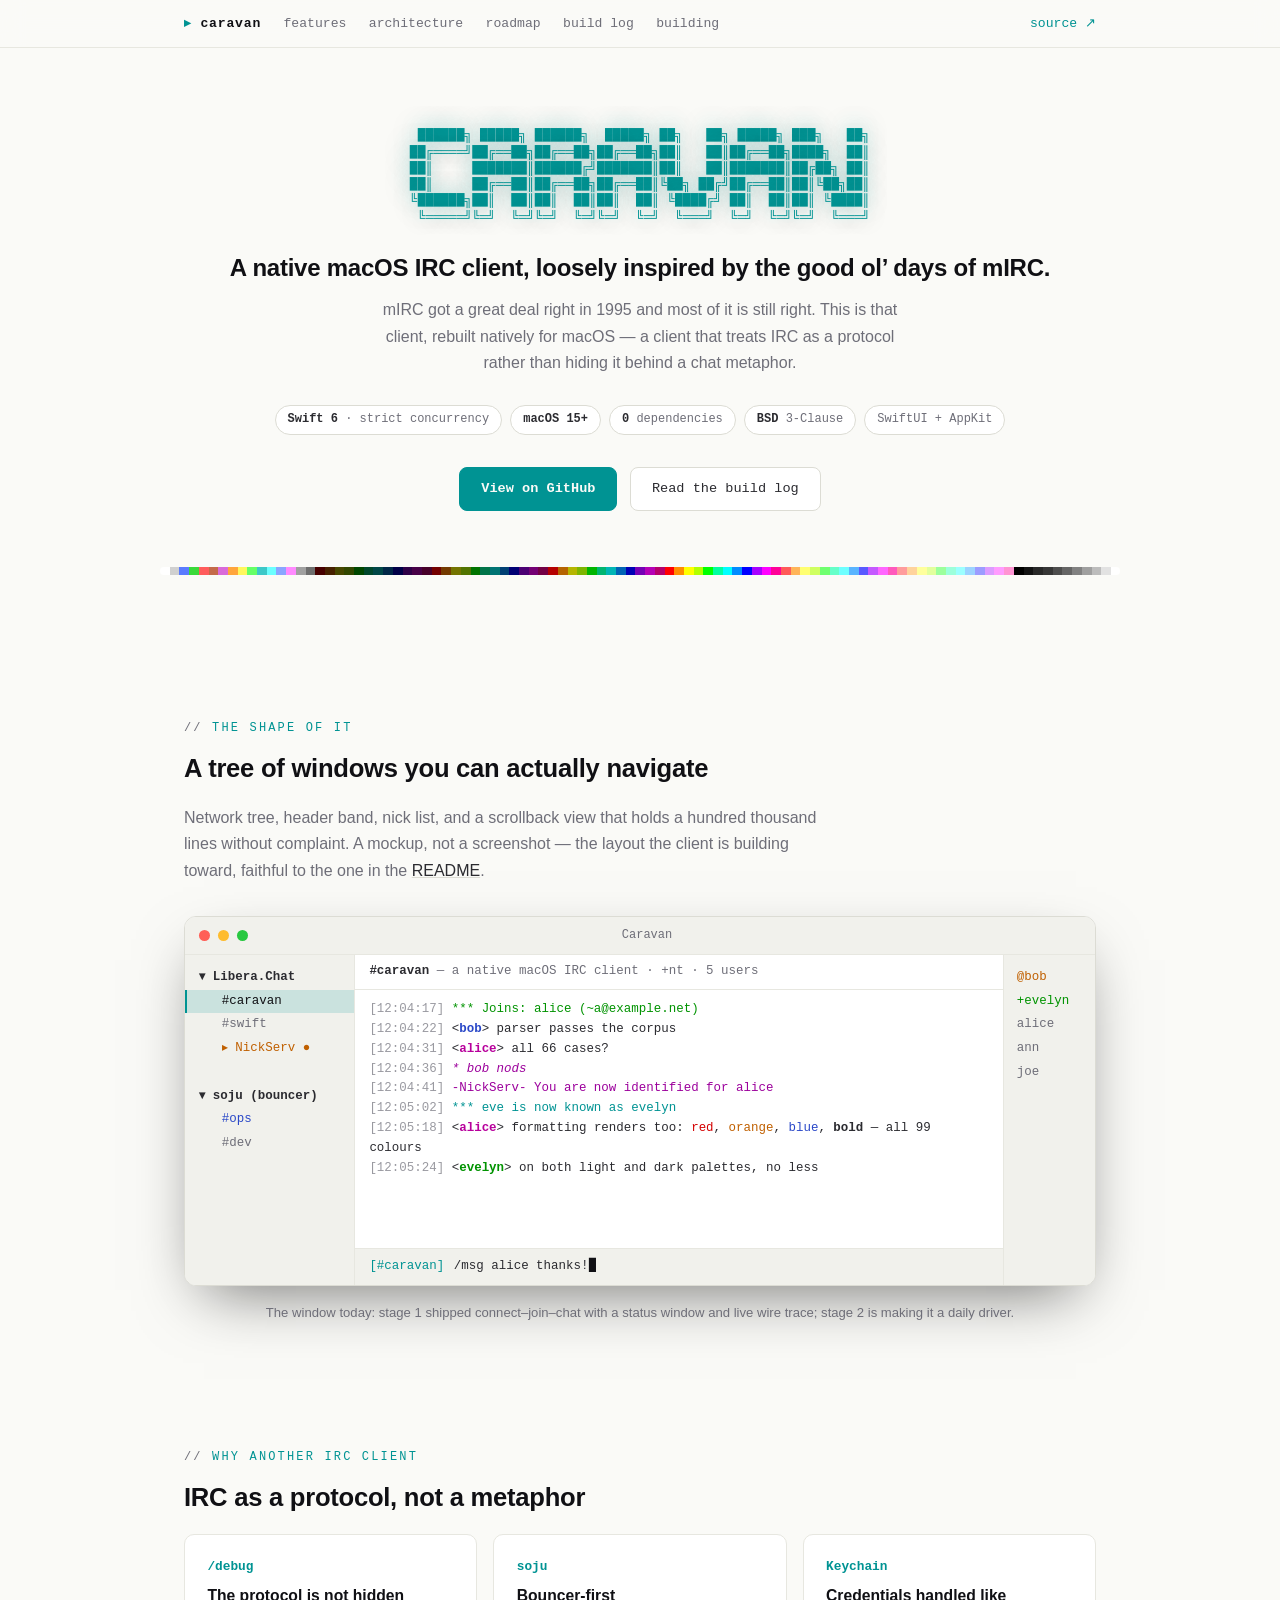
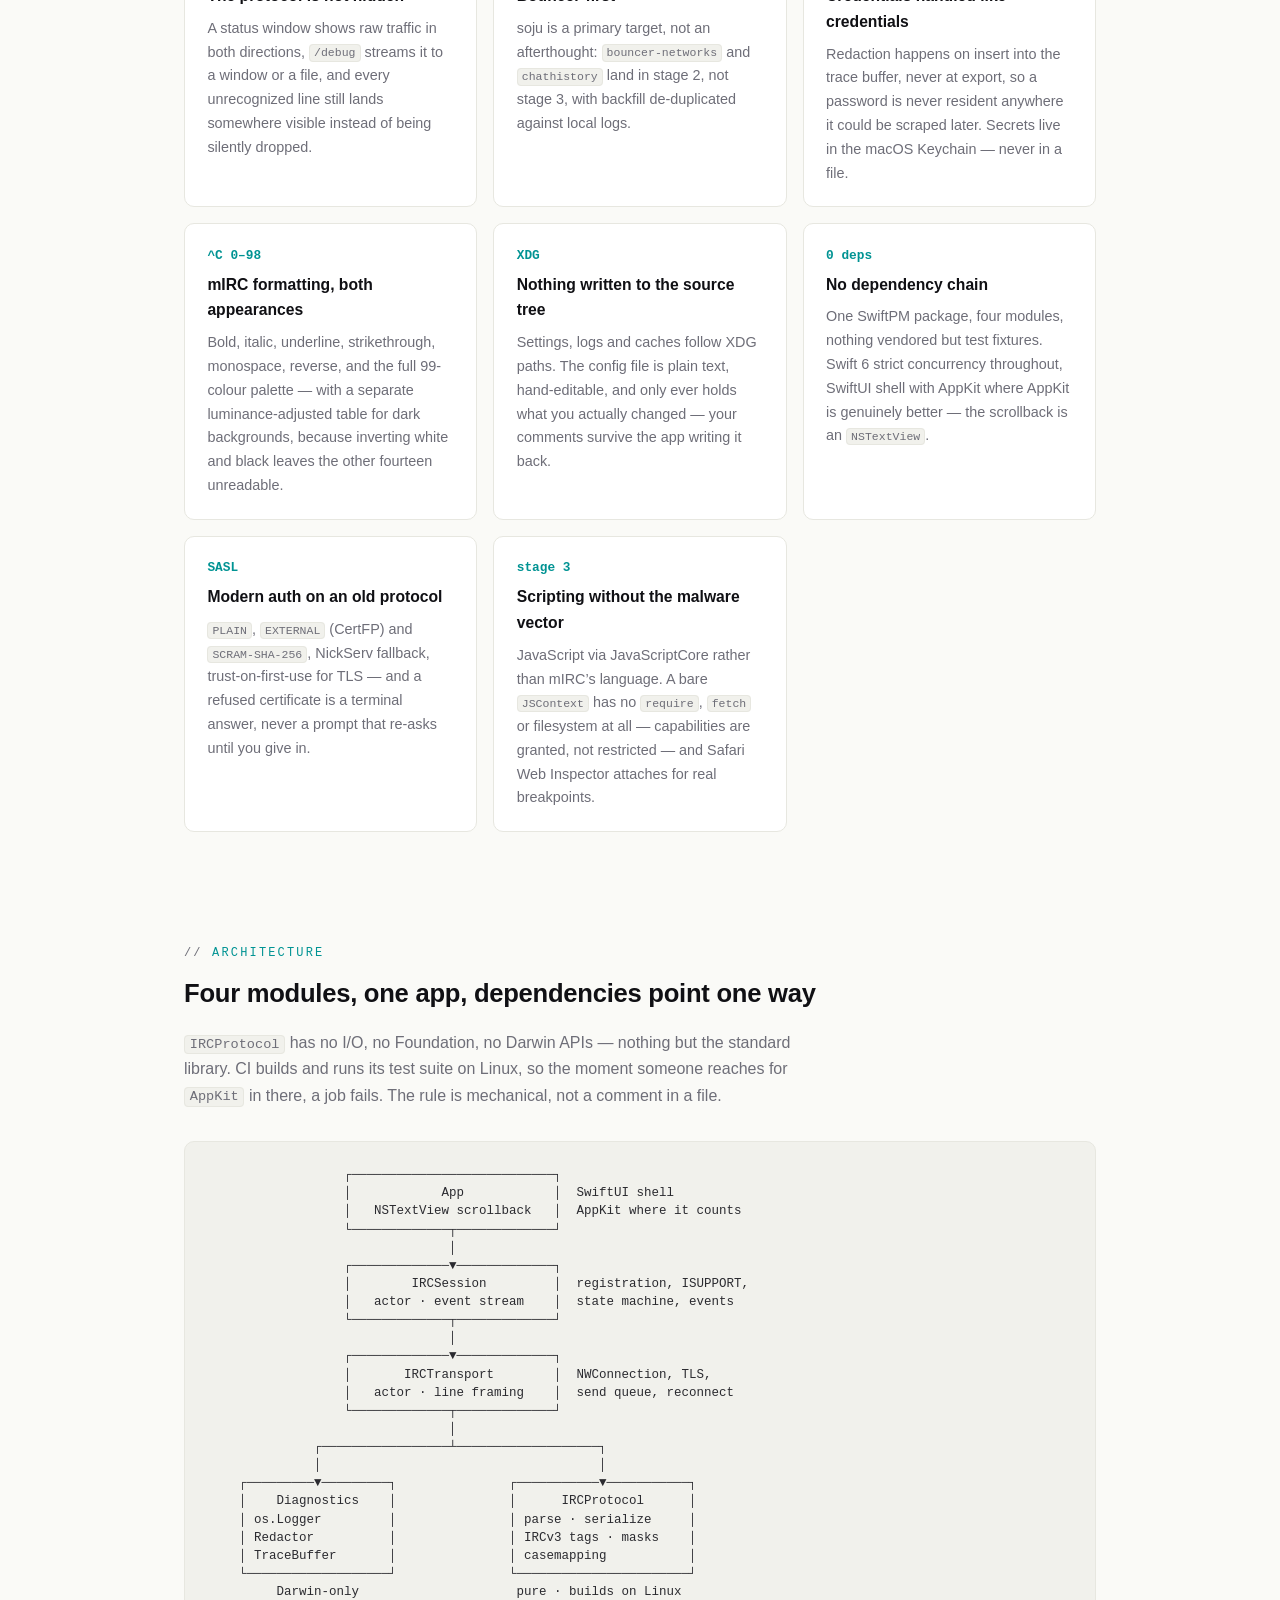
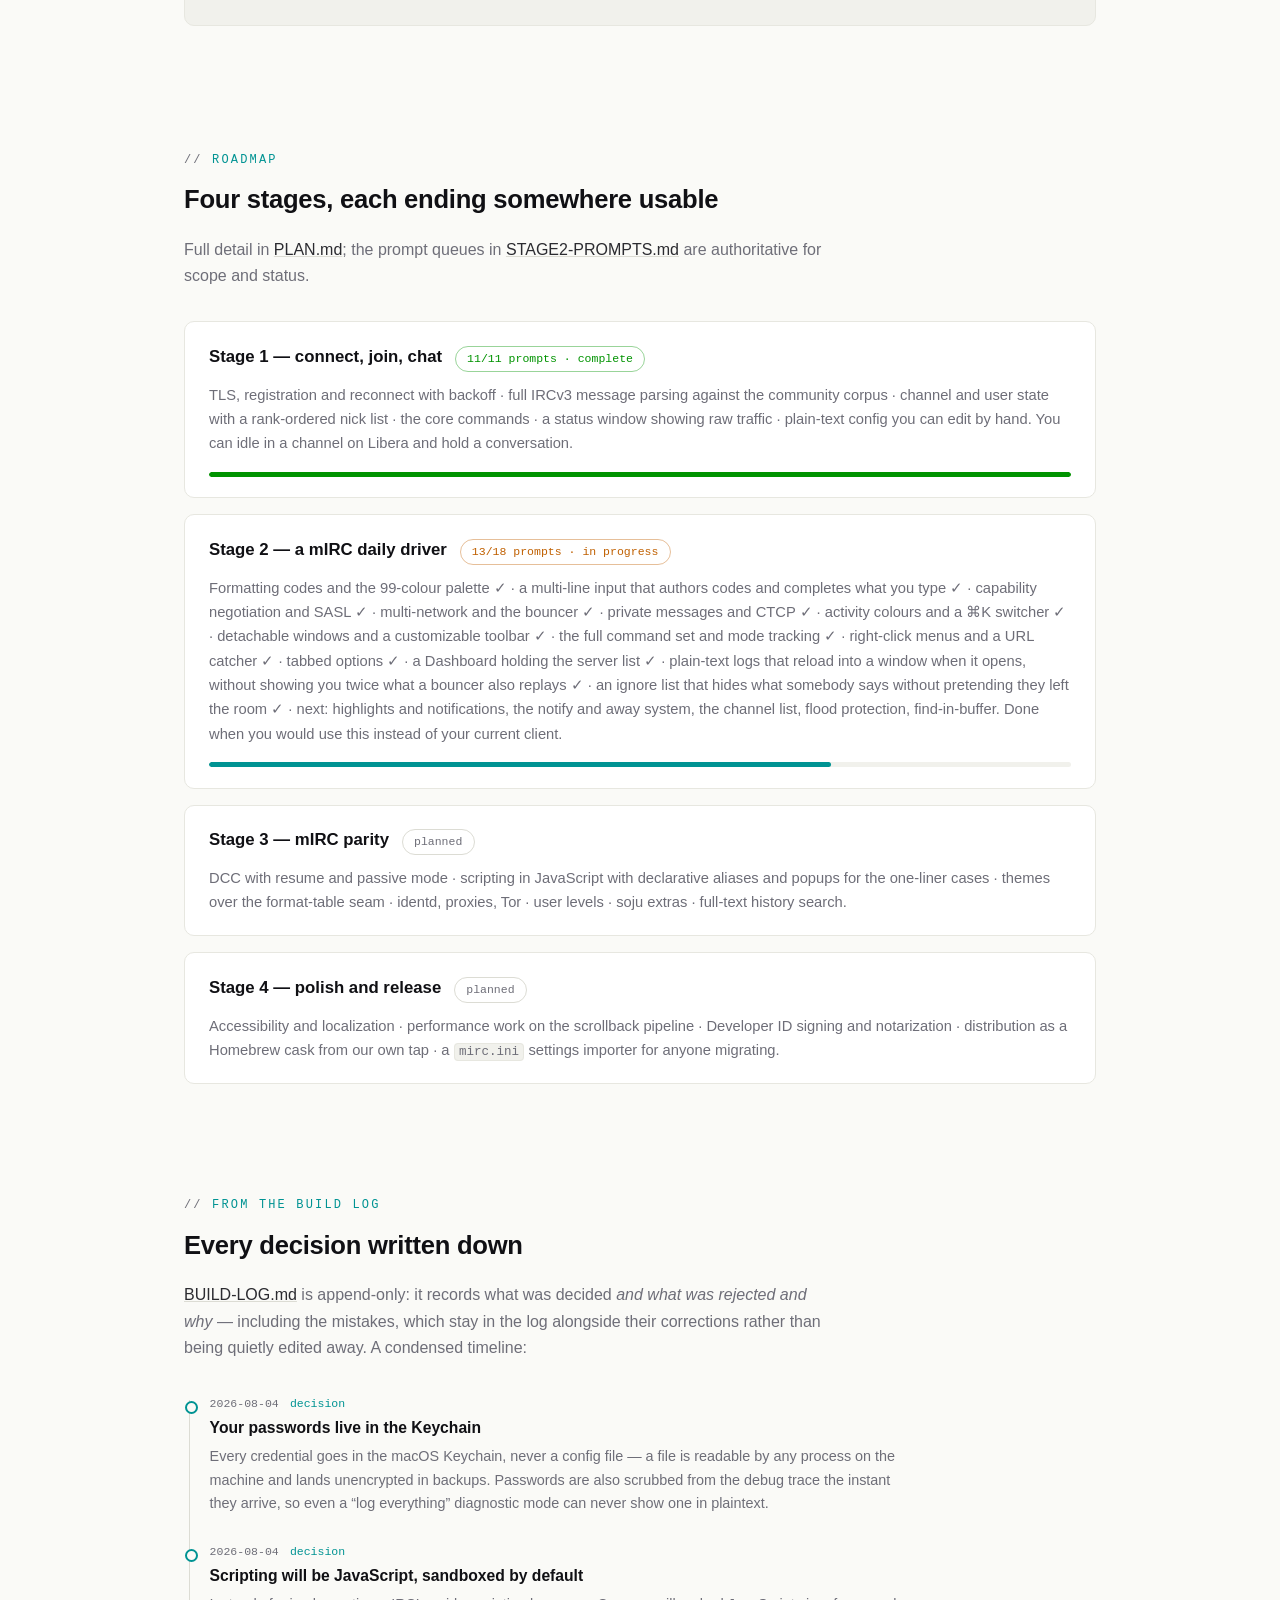
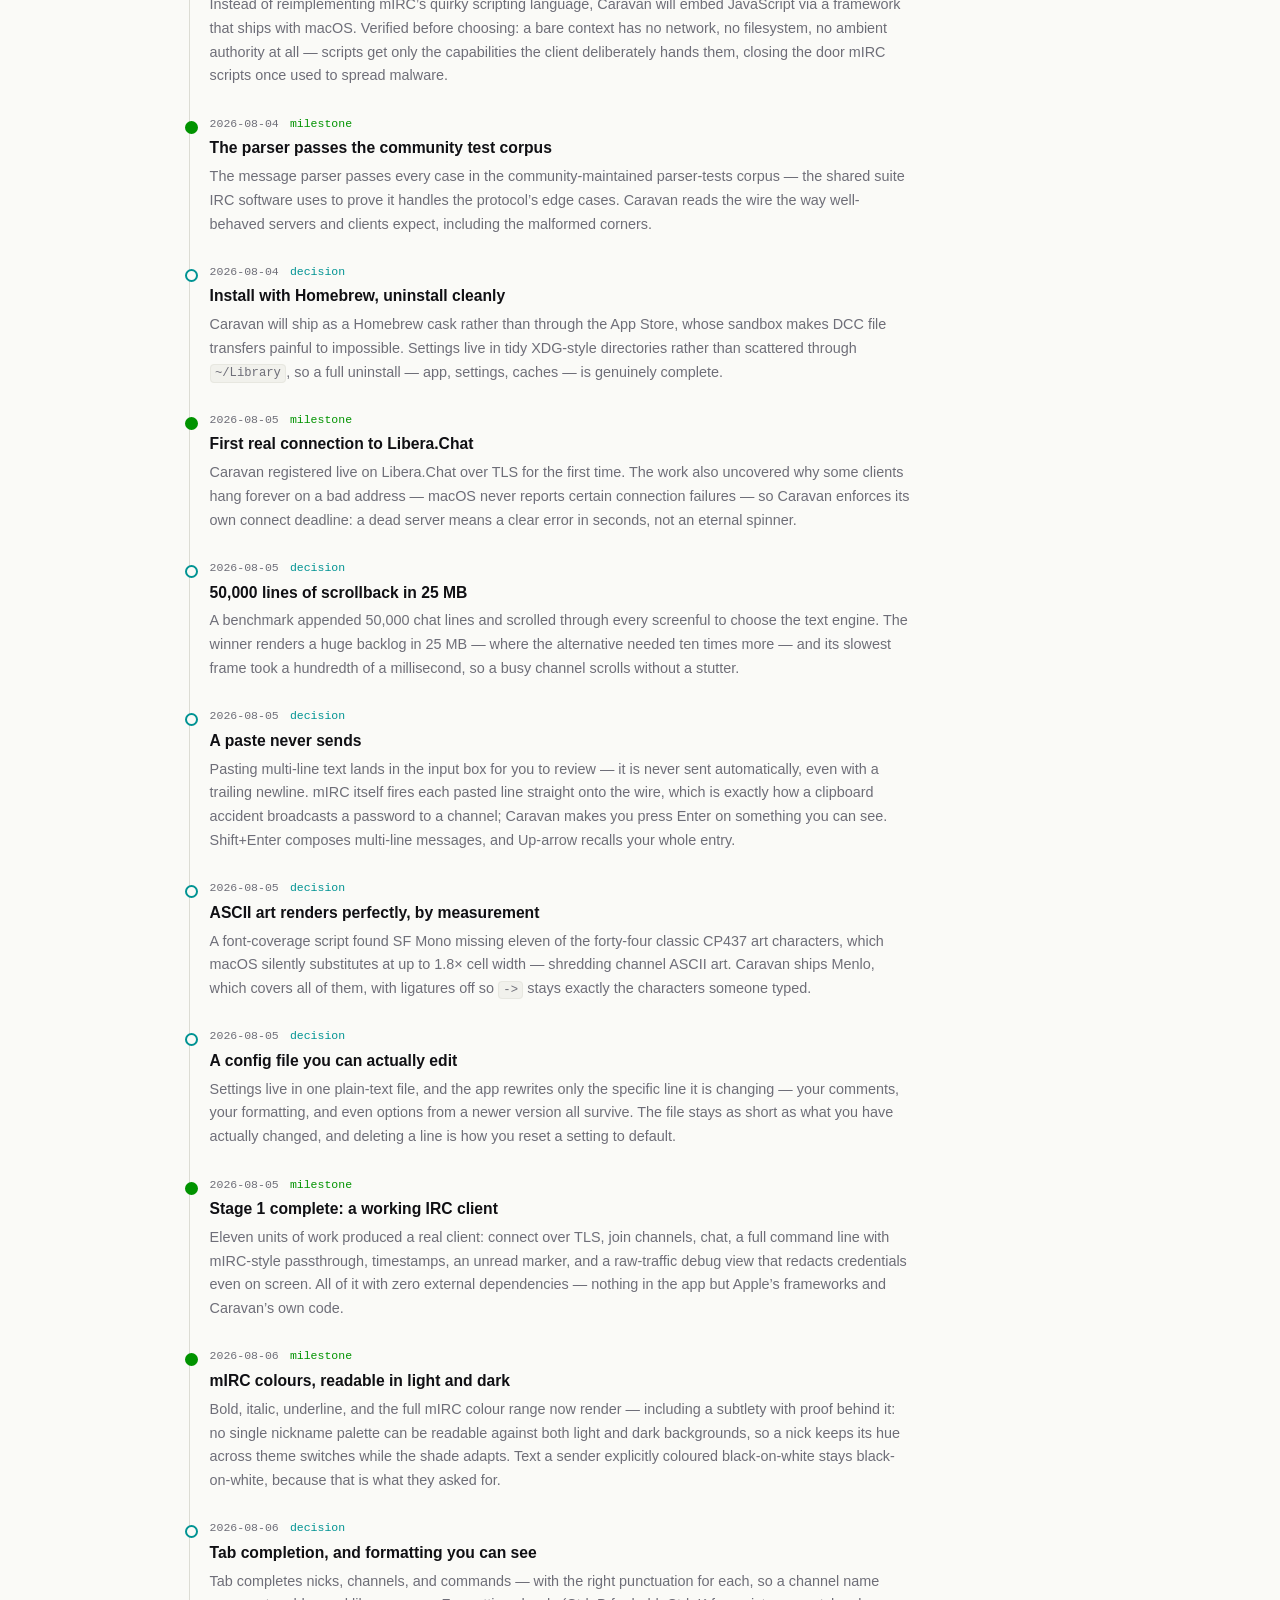
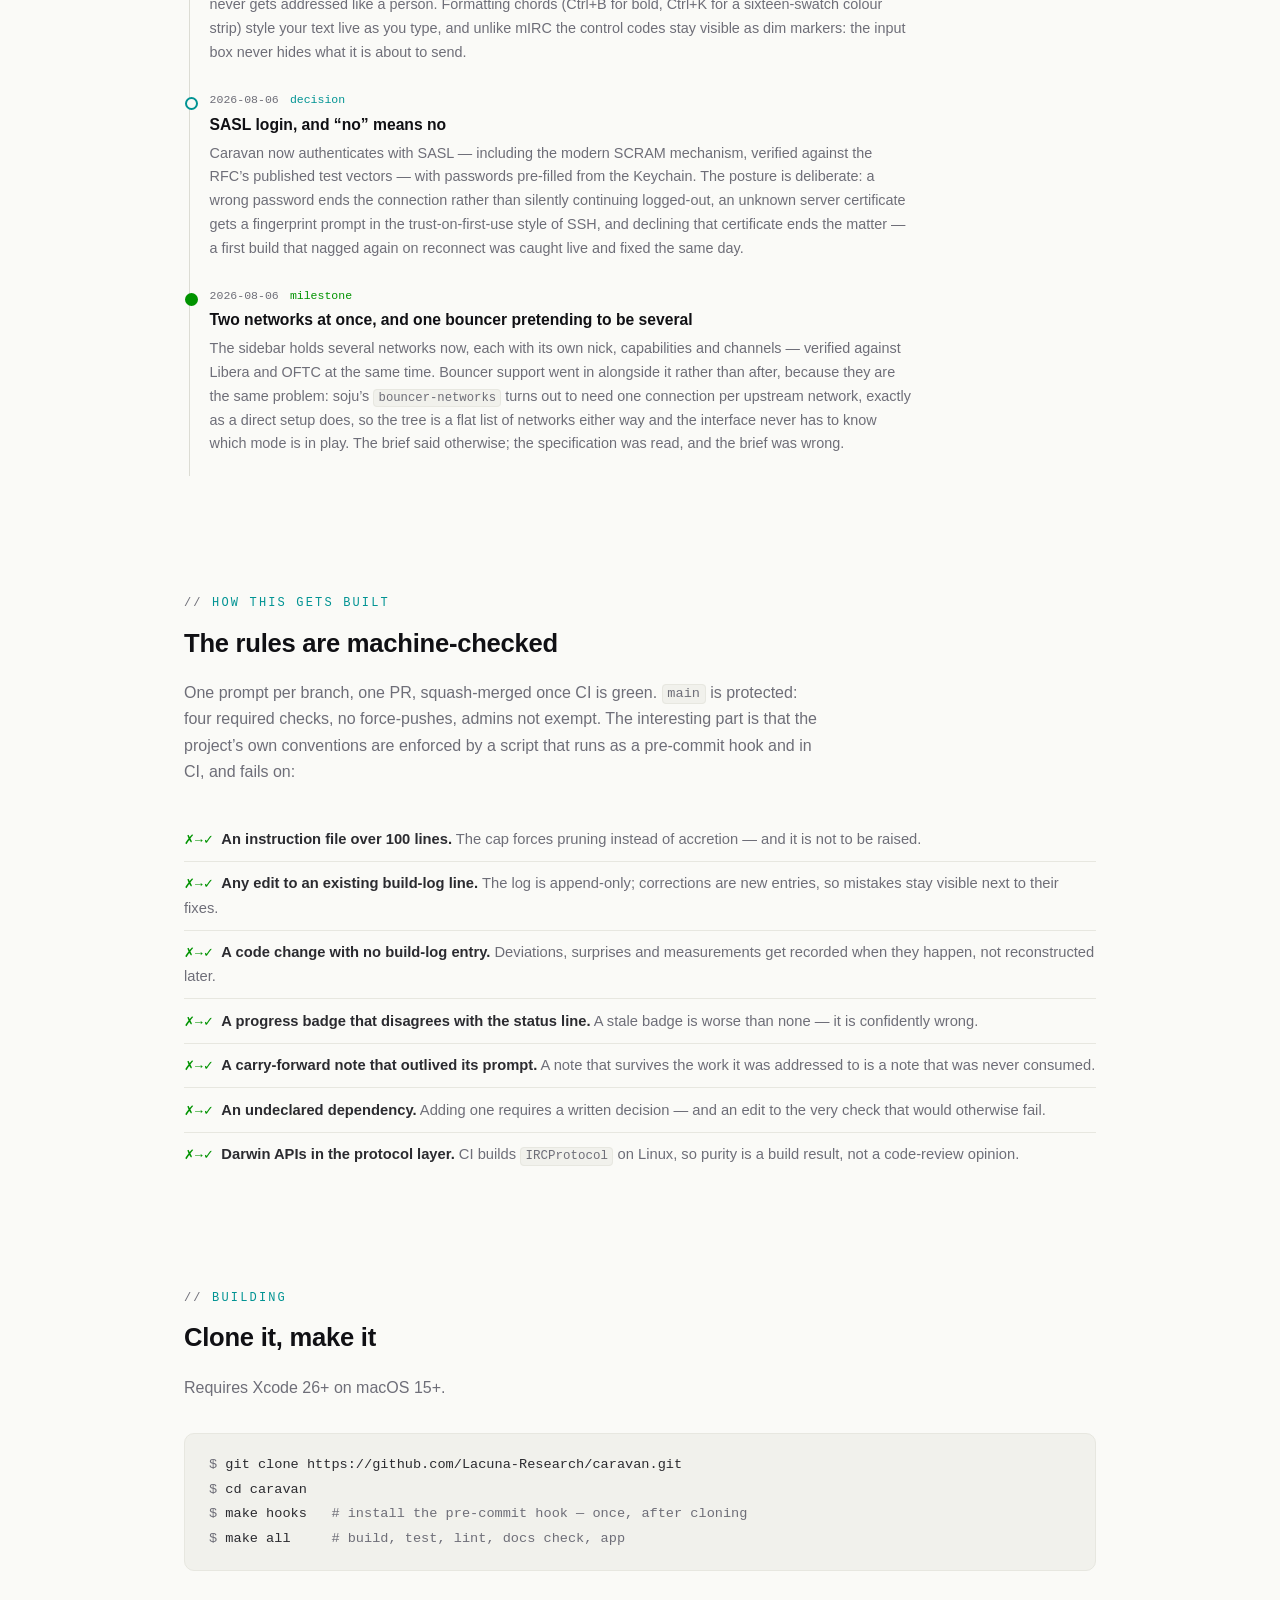
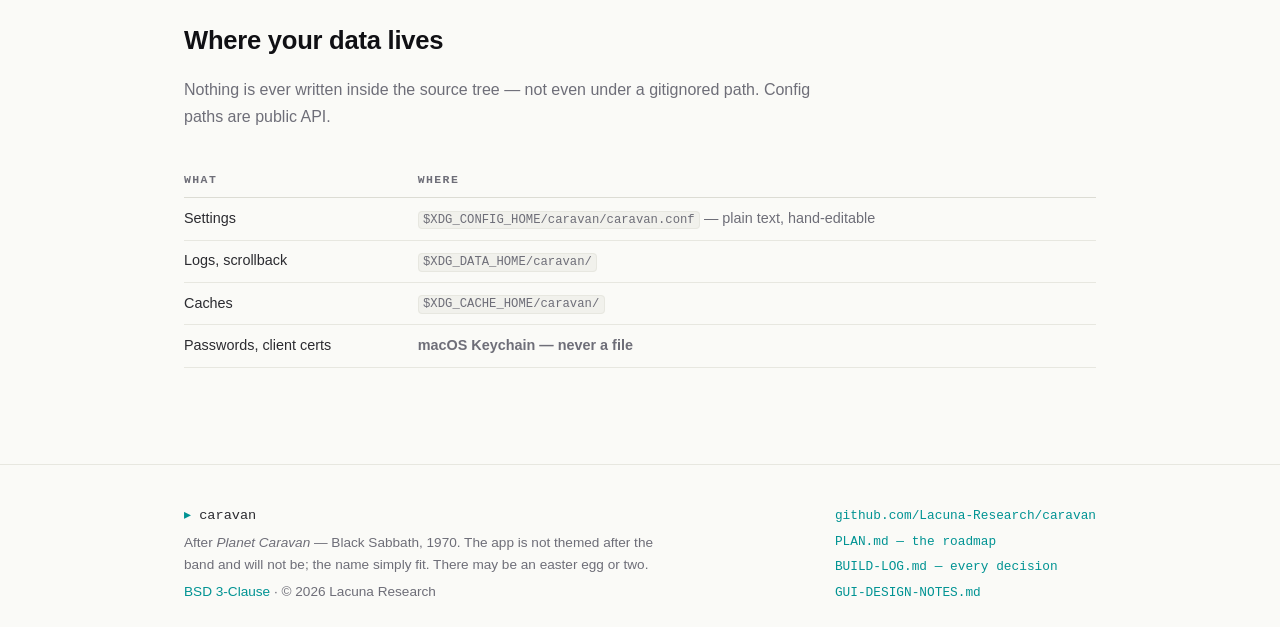
==== commit fdbadf63: "Publish www/ at staged, on 9fddf43" ====
--- a/index.html
+++ b/index.html
@@ -229,7 +229,7 @@
     <div class="stage">
       <header>
         <h3>Stage 2 — a mIRC daily driver</h3>
-        <span class="status wip">12/18 prompts · in progress</span>
+        <span class="status wip">13/18 prompts · in progress</span>
       </header>
       <p>Formatting codes and the 99-colour palette ✓ · a multi-line input that authors
       codes and completes what you type ✓ · capability negotiation and SASL ✓ ·
@@ -237,11 +237,12 @@
       a ⌘K switcher ✓ · detachable windows and a customizable toolbar ✓ · the full command
       set and mode tracking ✓ · right-click menus and a URL catcher ✓ · tabbed options ✓ ·
       a Dashboard holding the server list ✓ · plain-text logs that reload into a window
-      when it opens, without showing you twice what a bouncer also replays ✓ · next: the
-      ignore list, highlights and notifications, the notify and away system, the channel
-      list, flood protection, find-in-buffer. Done when you would use this instead of your
-      current client.</p>
-      <div class="meter"><i style="width:66.7%"></i></div>
+      when it opens, without showing you twice what a bouncer also replays ✓ · an ignore
+      list that hides what somebody says without pretending they left the room ✓ · next:
+      highlights and notifications, the notify and away system, the channel list, flood
+      protection, find-in-buffer. Done when you would use this instead of your current
+      client.</p>
+      <div class="meter"><i style="width:72.2%"></i></div>
     </div>
 
     <div class="stage">
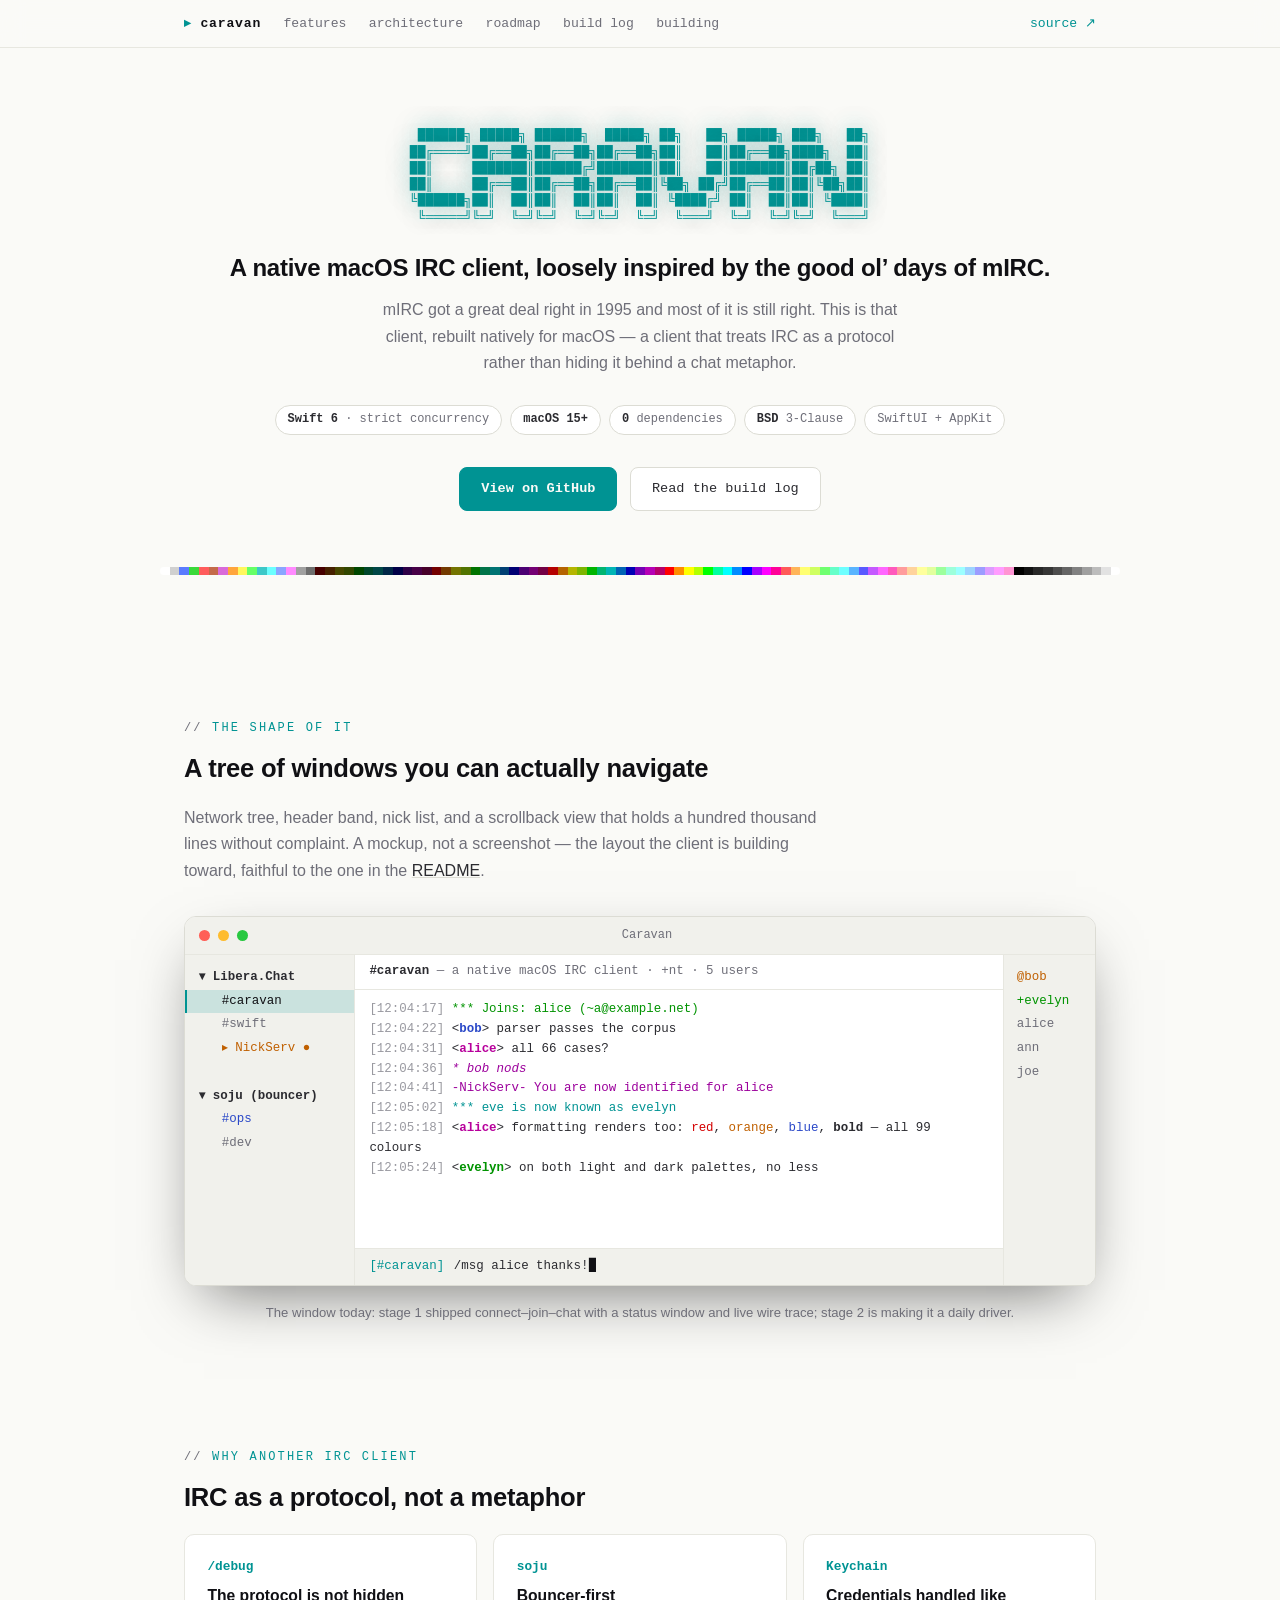
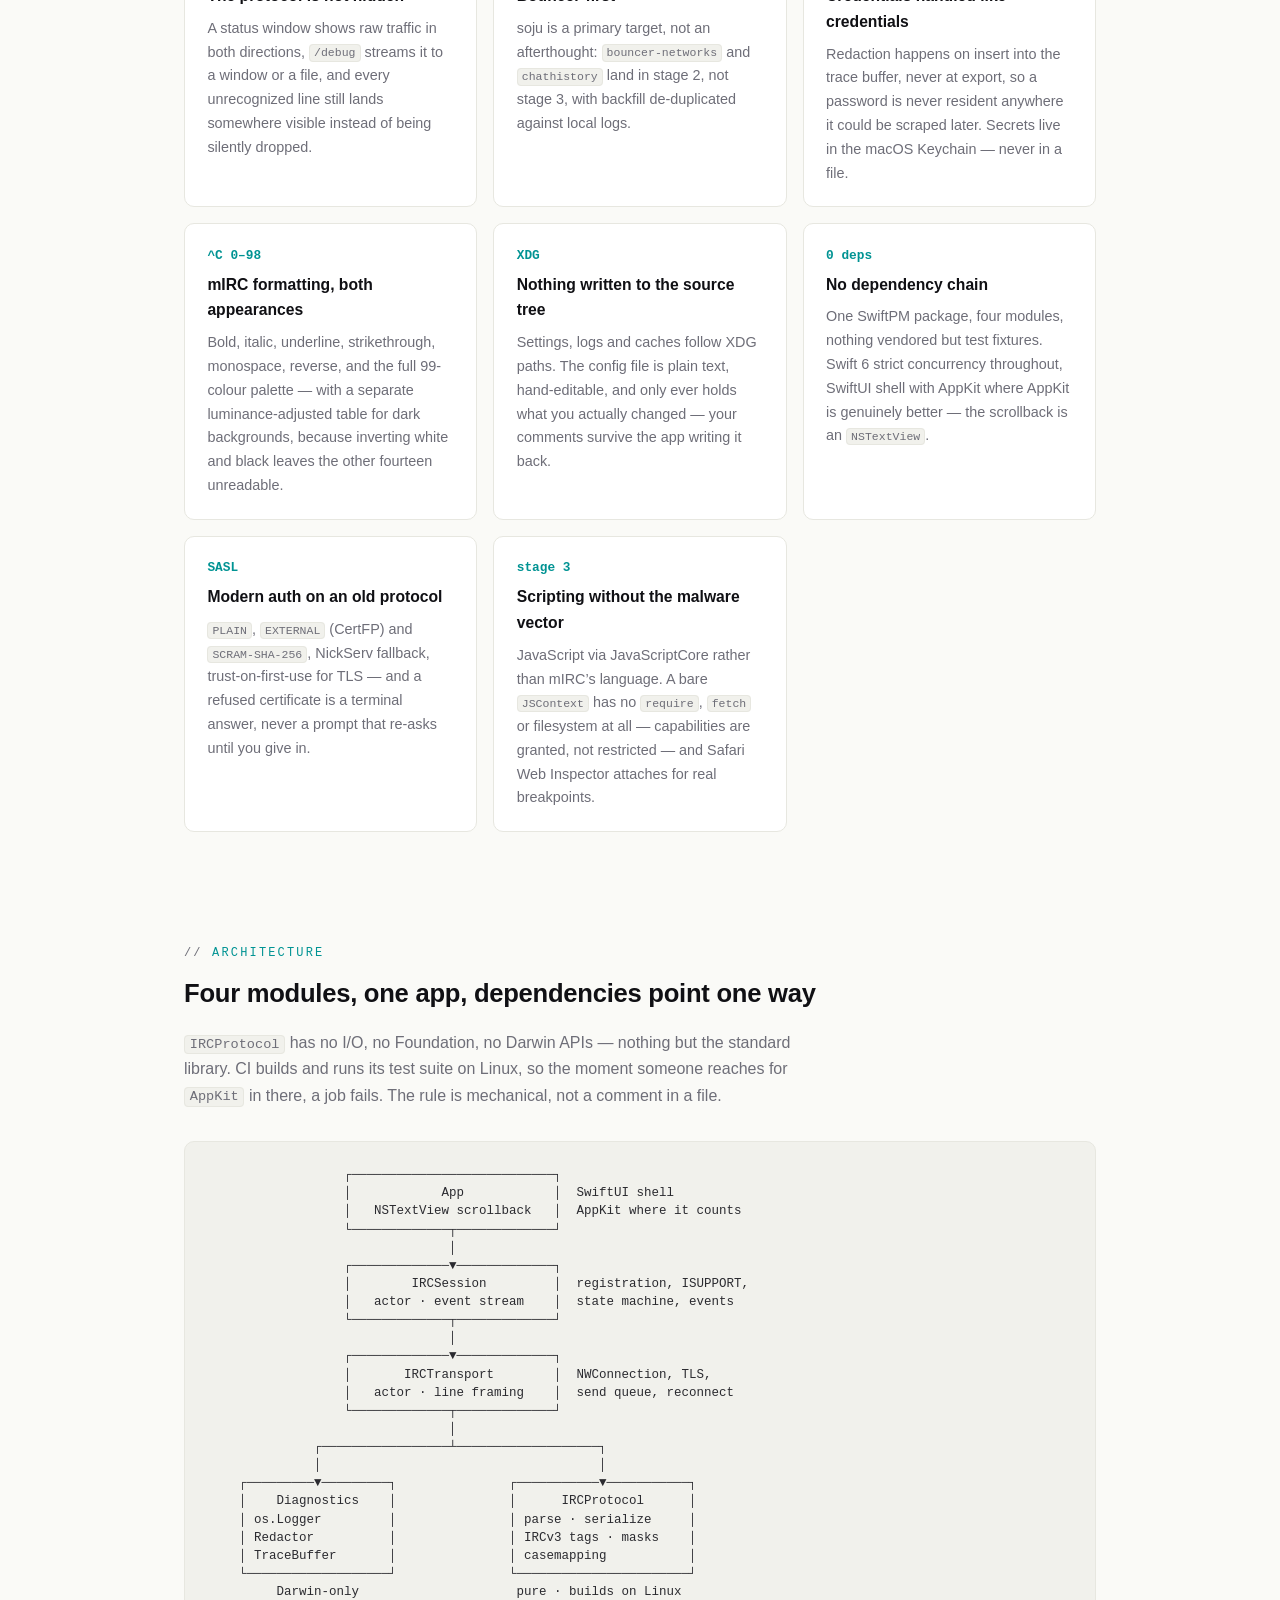
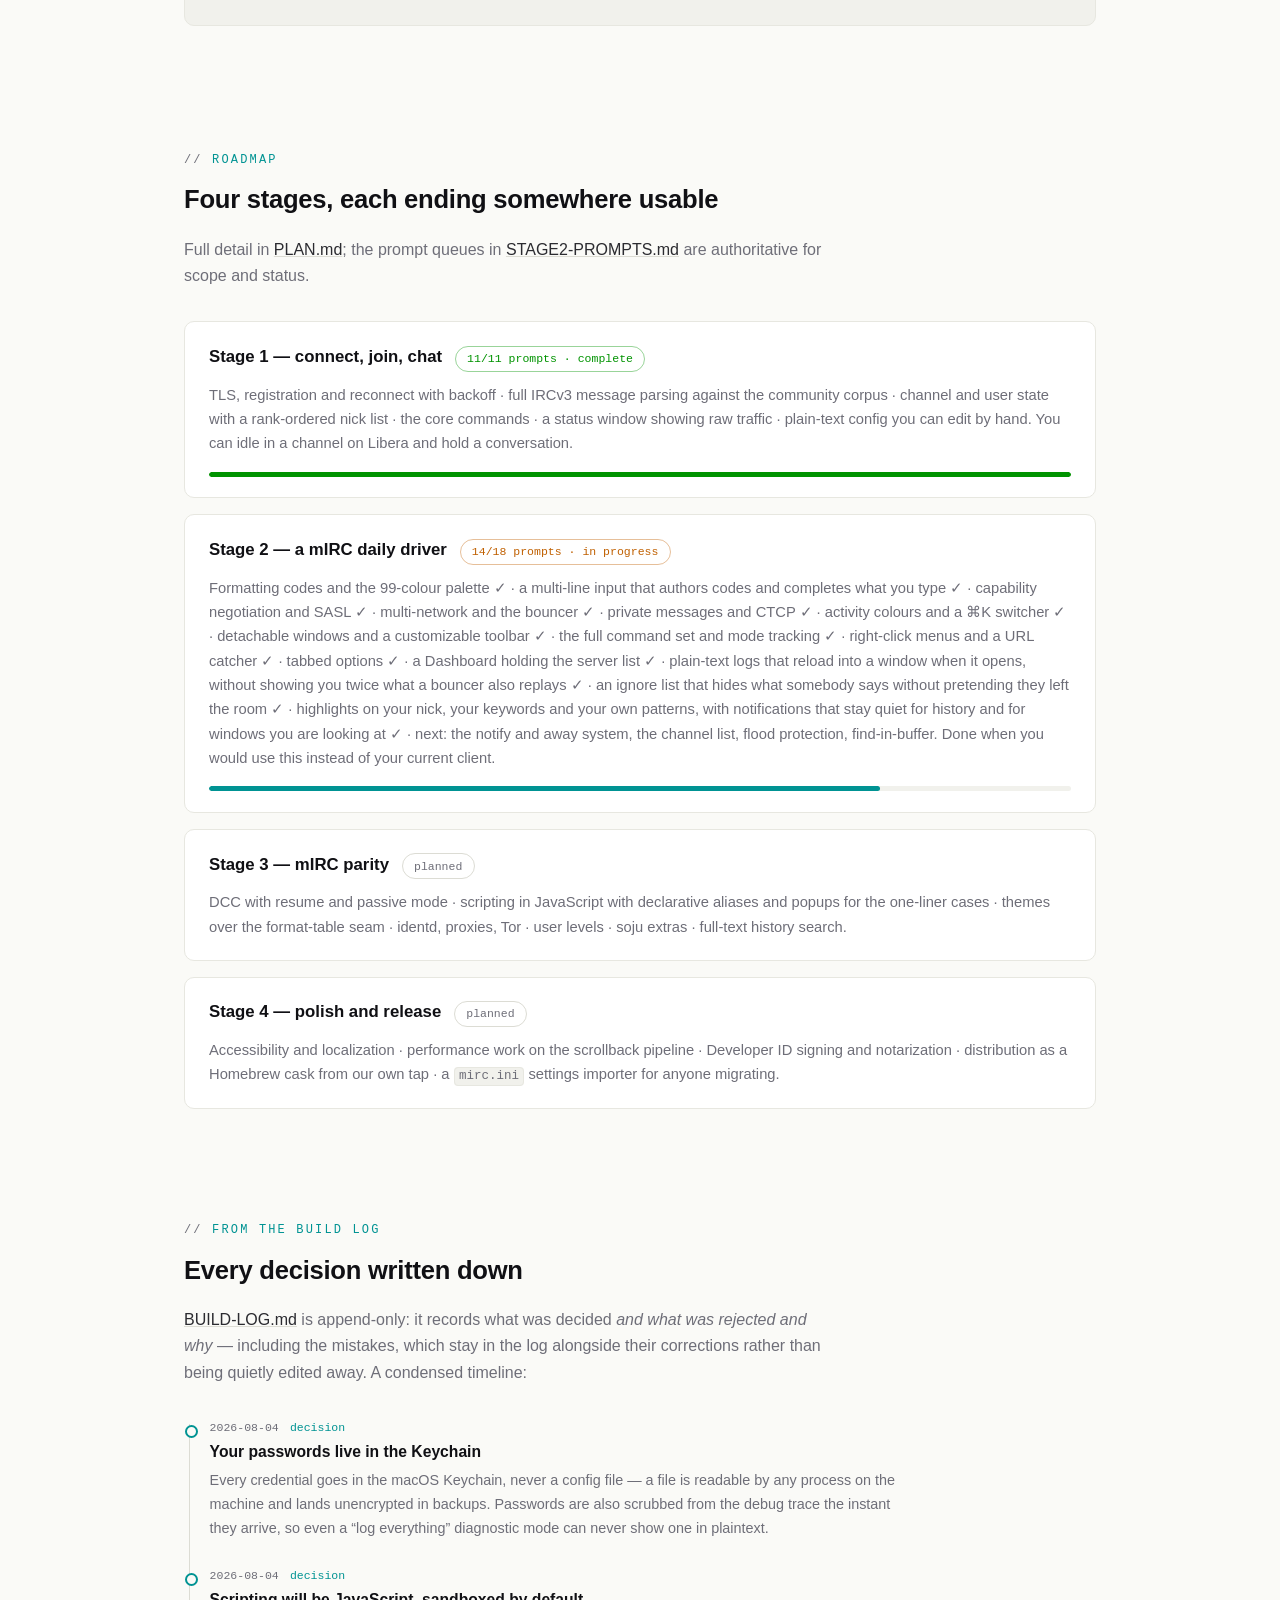
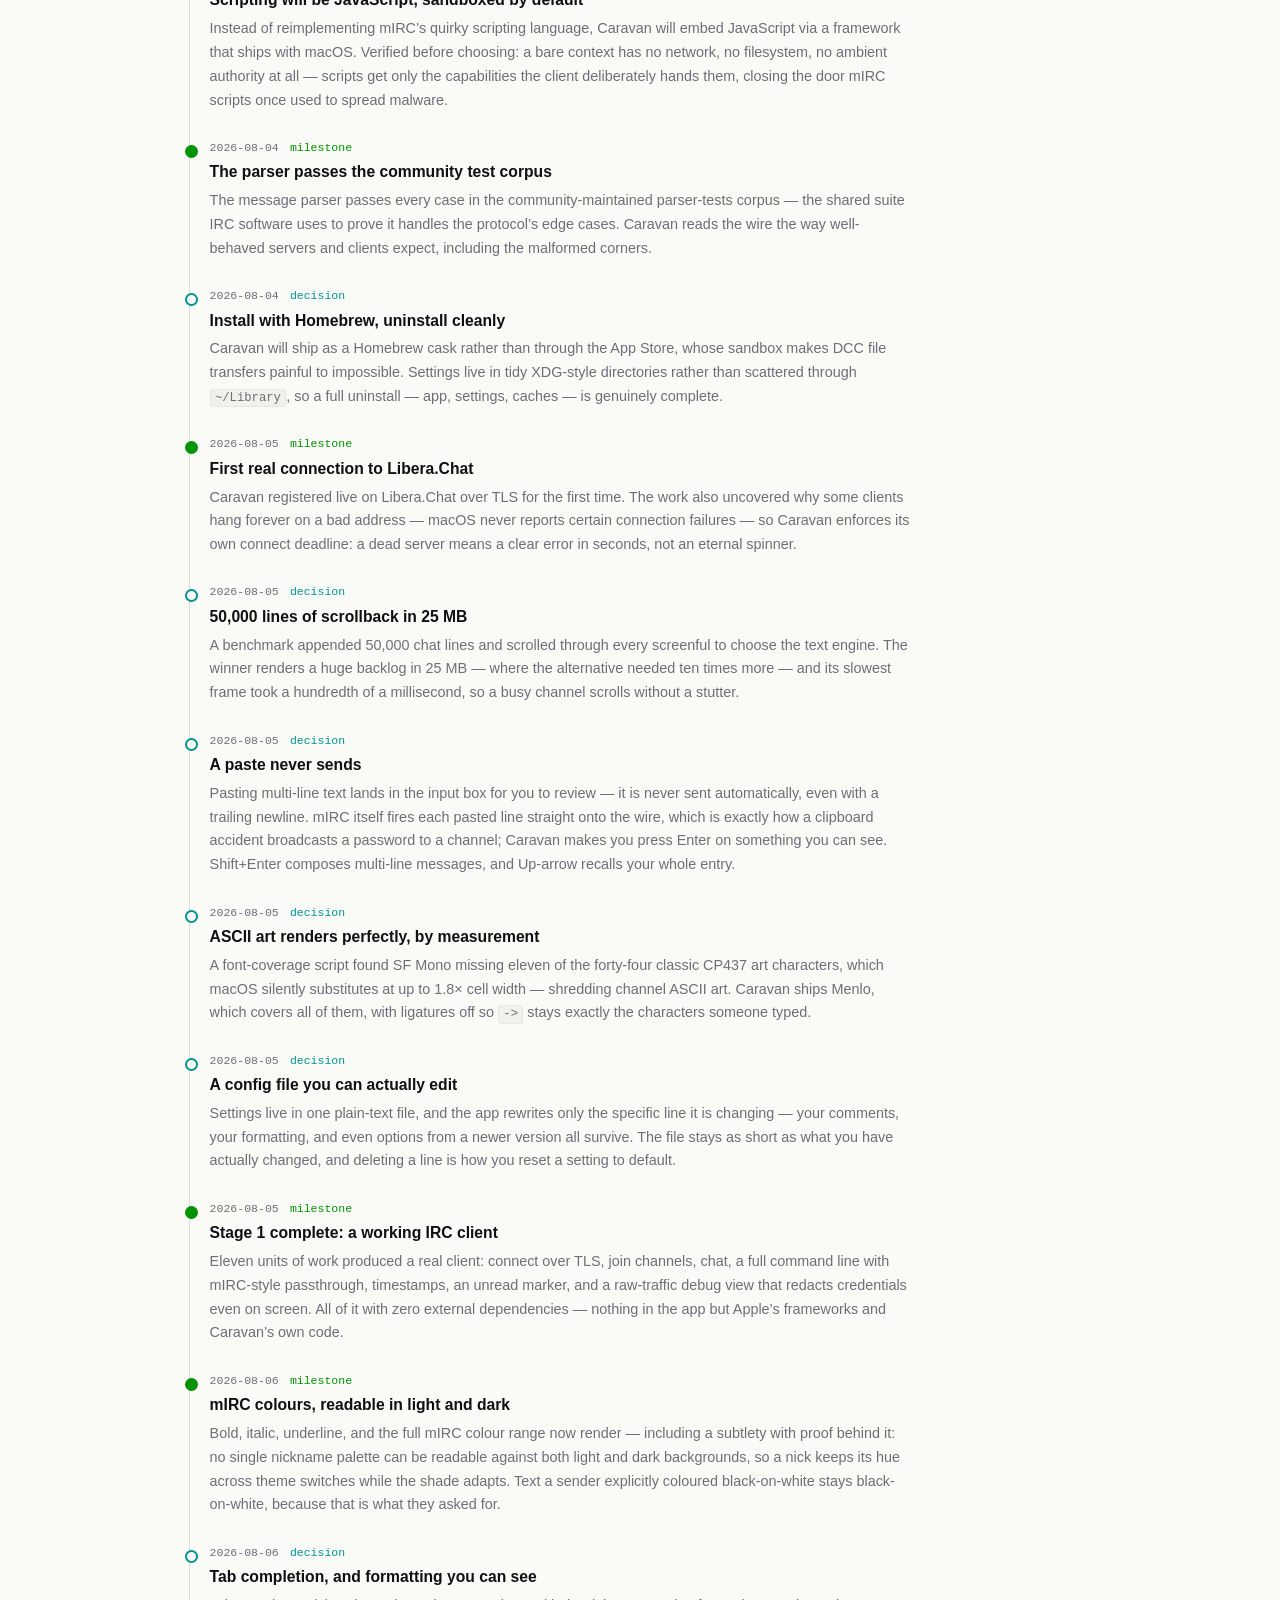
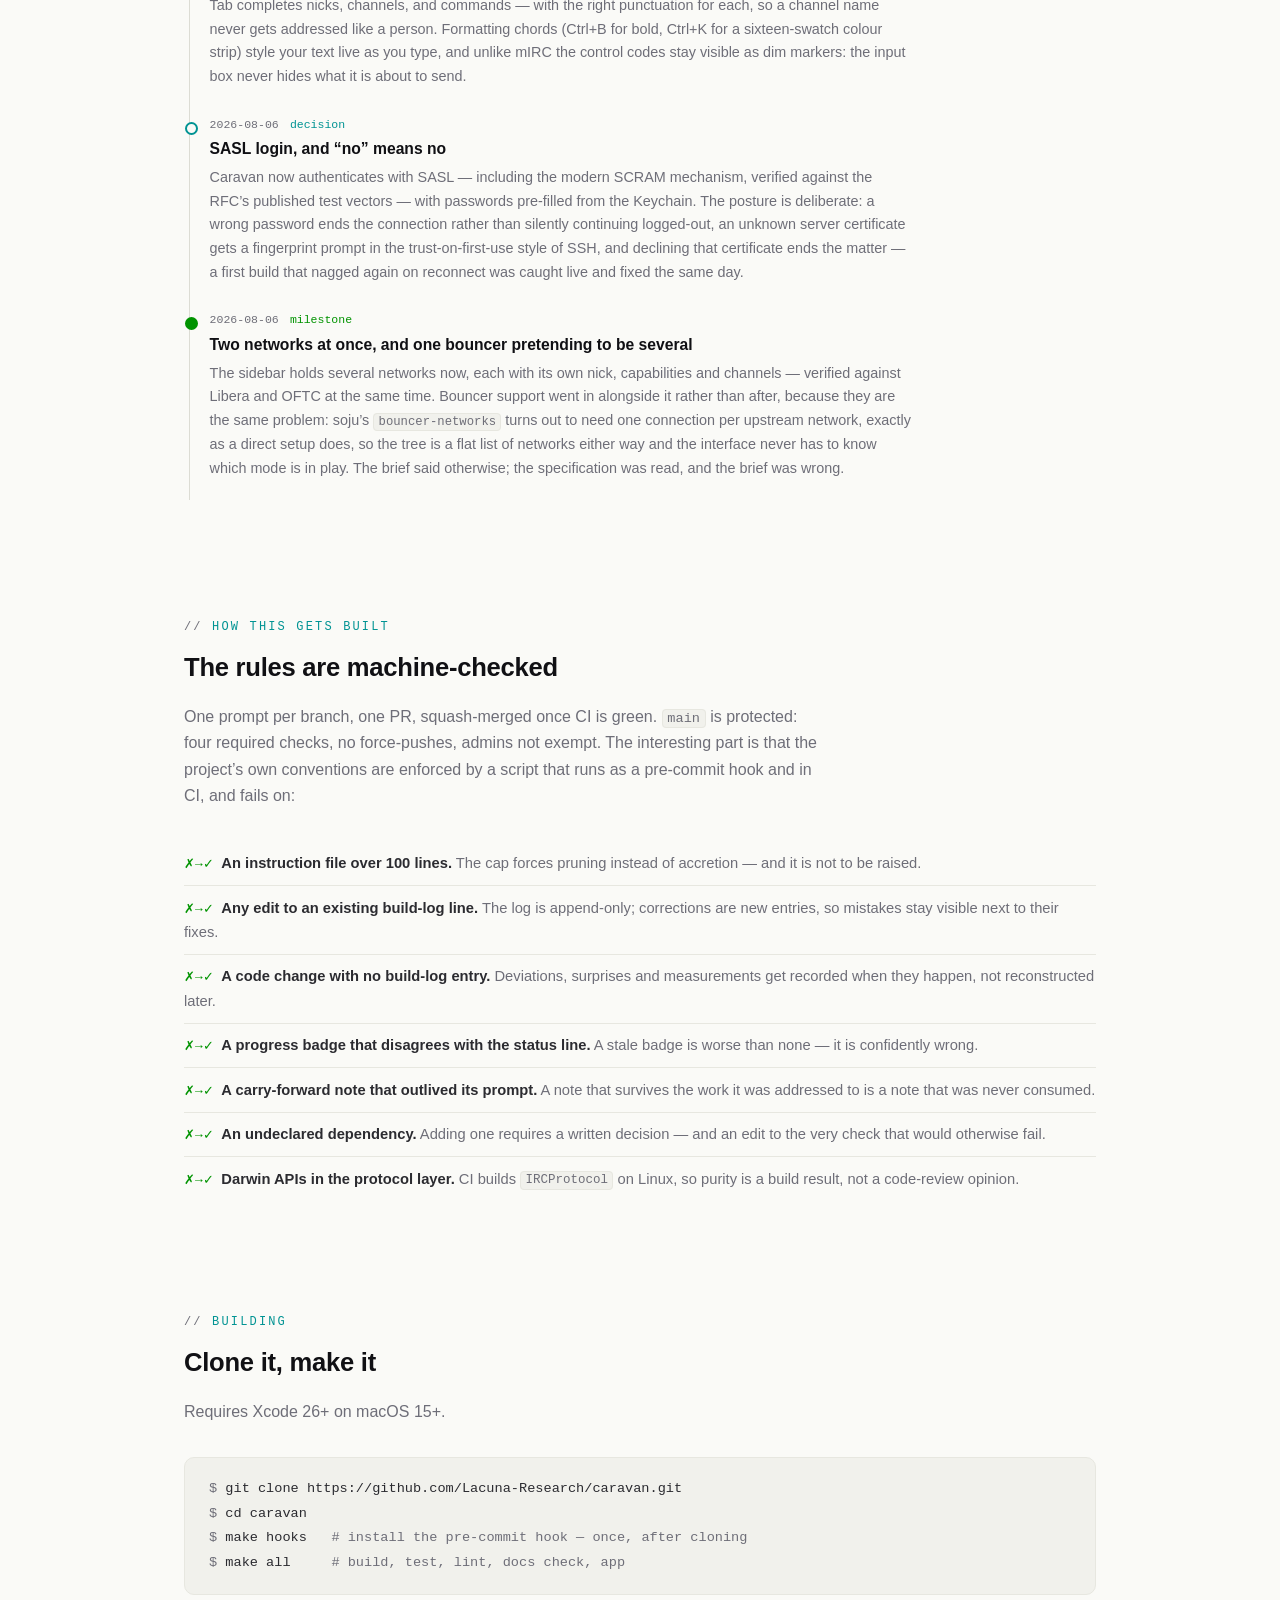
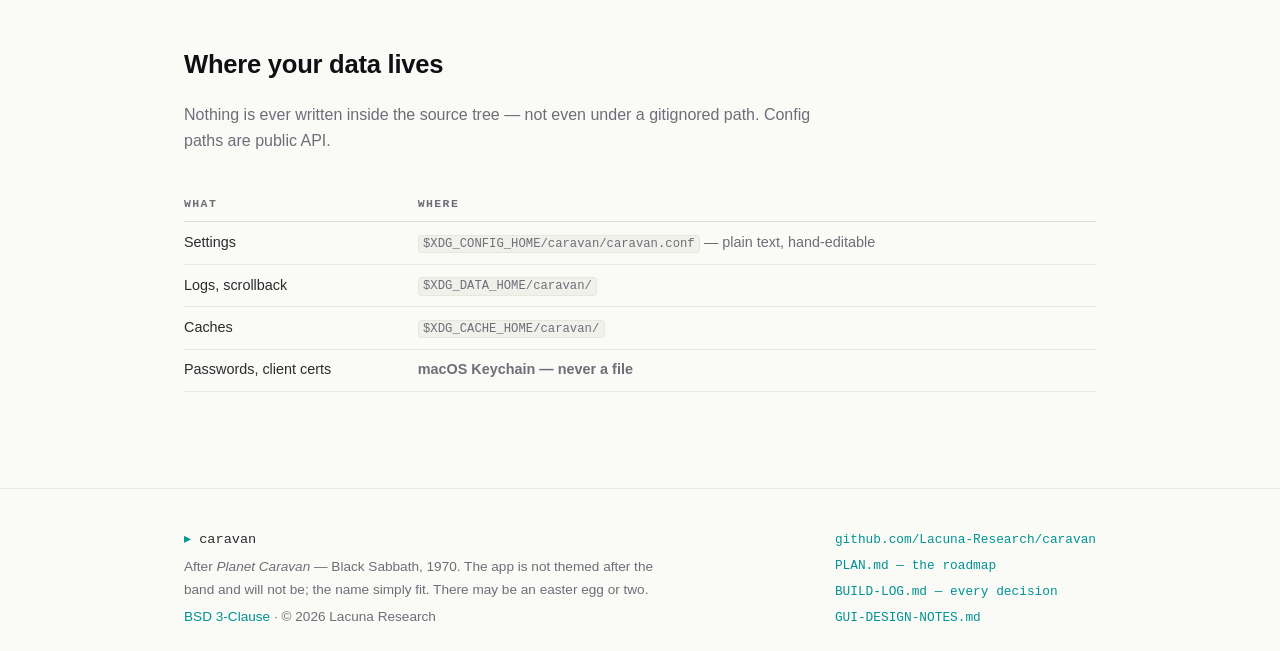
==== commit 8b70cd85: "Publish www/ at staged, on 2fd1f1b" ====
--- a/index.html
+++ b/index.html
@@ -229,7 +229,7 @@
     <div class="stage">
       <header>
         <h3>Stage 2 — a mIRC daily driver</h3>
-        <span class="status wip">13/18 prompts · in progress</span>
+        <span class="status wip">14/18 prompts · in progress</span>
       </header>
       <p>Formatting codes and the 99-colour palette ✓ · a multi-line input that authors
       codes and completes what you type ✓ · capability negotiation and SASL ✓ ·
@@ -238,11 +238,12 @@
       set and mode tracking ✓ · right-click menus and a URL catcher ✓ · tabbed options ✓ ·
       a Dashboard holding the server list ✓ · plain-text logs that reload into a window
       when it opens, without showing you twice what a bouncer also replays ✓ · an ignore
-      list that hides what somebody says without pretending they left the room ✓ · next:
-      highlights and notifications, the notify and away system, the channel list, flood
-      protection, find-in-buffer. Done when you would use this instead of your current
+      list that hides what somebody says without pretending they left the room ✓ ·
+      highlights on your nick, your keywords and your own patterns, with notifications that
+      stay quiet for history and for windows you are looking at ✓ · next: the notify and
+      away system, the channel list, flood protection, find-in-buffer. Done when you would use this instead of your current
       client.</p>
-      <div class="meter"><i style="width:72.2%"></i></div>
+      <div class="meter"><i style="width:77.8%"></i></div>
     </div>
 
     <div class="stage">
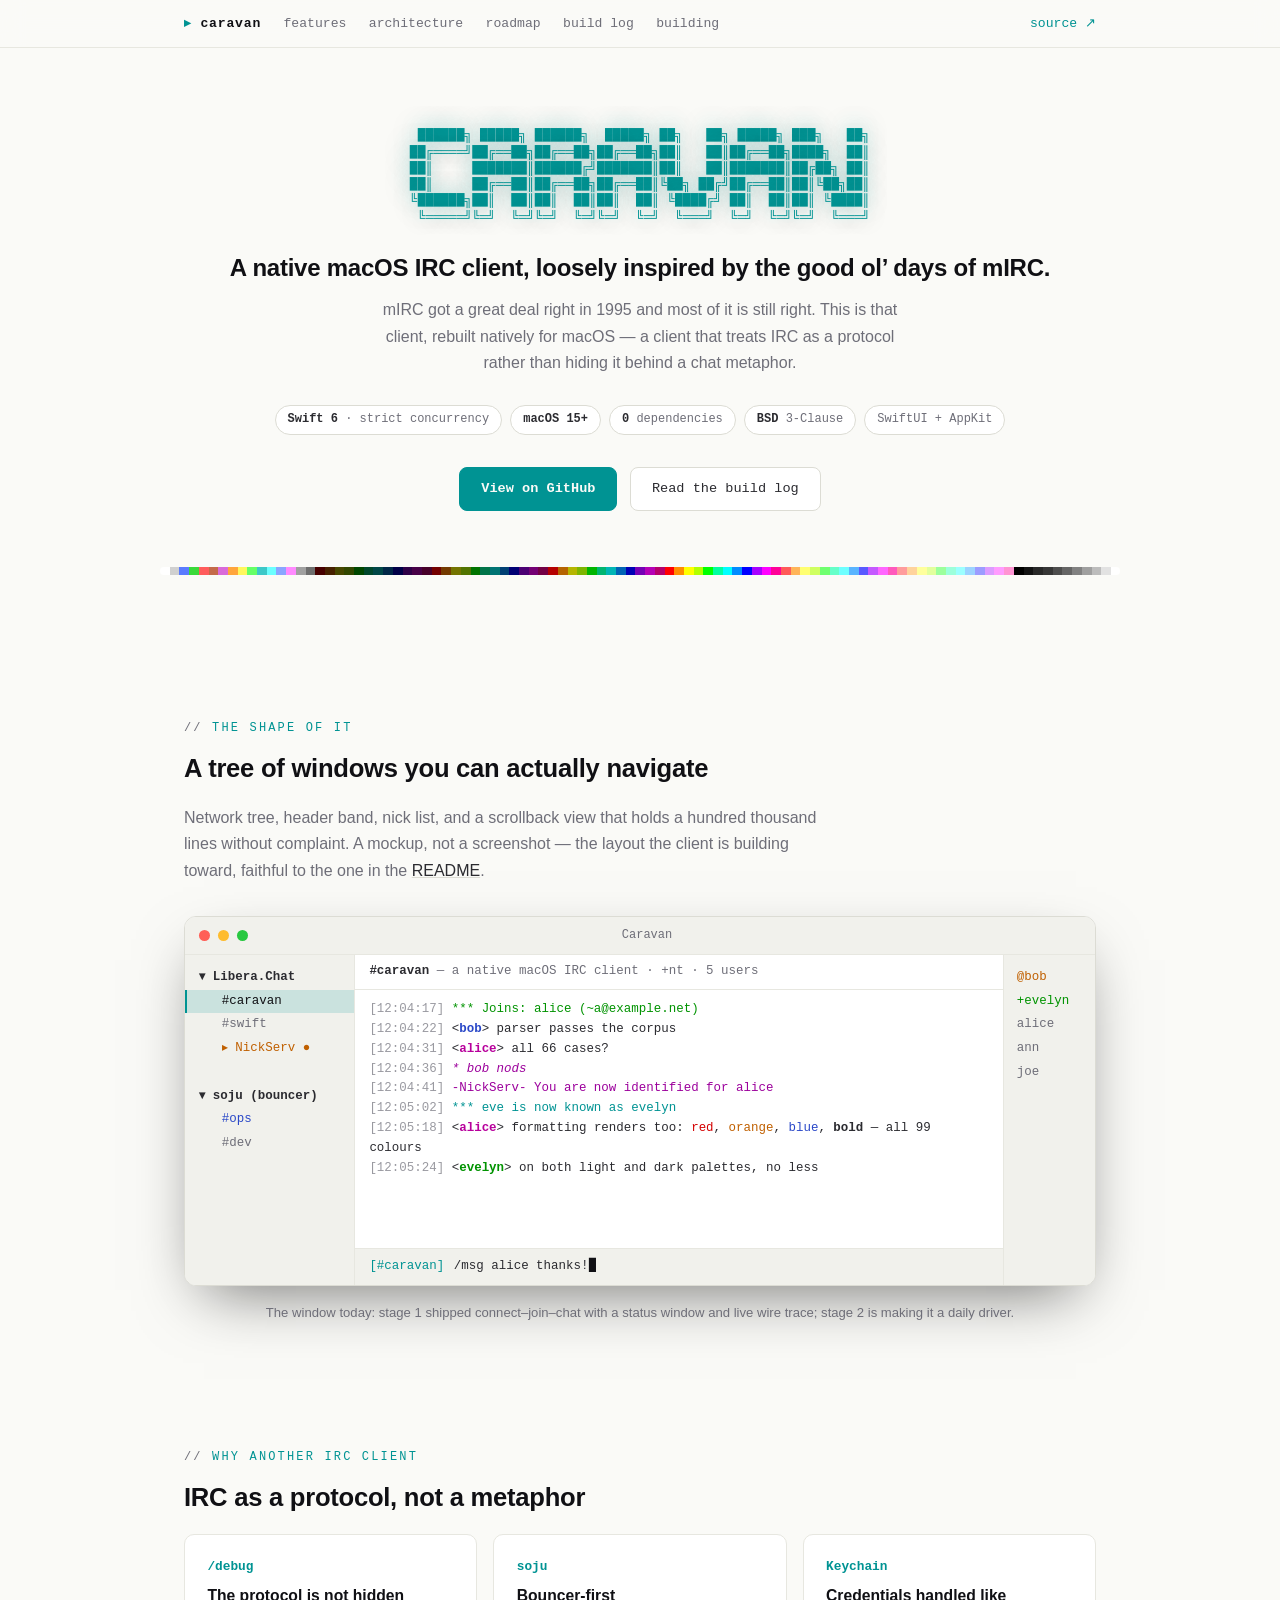
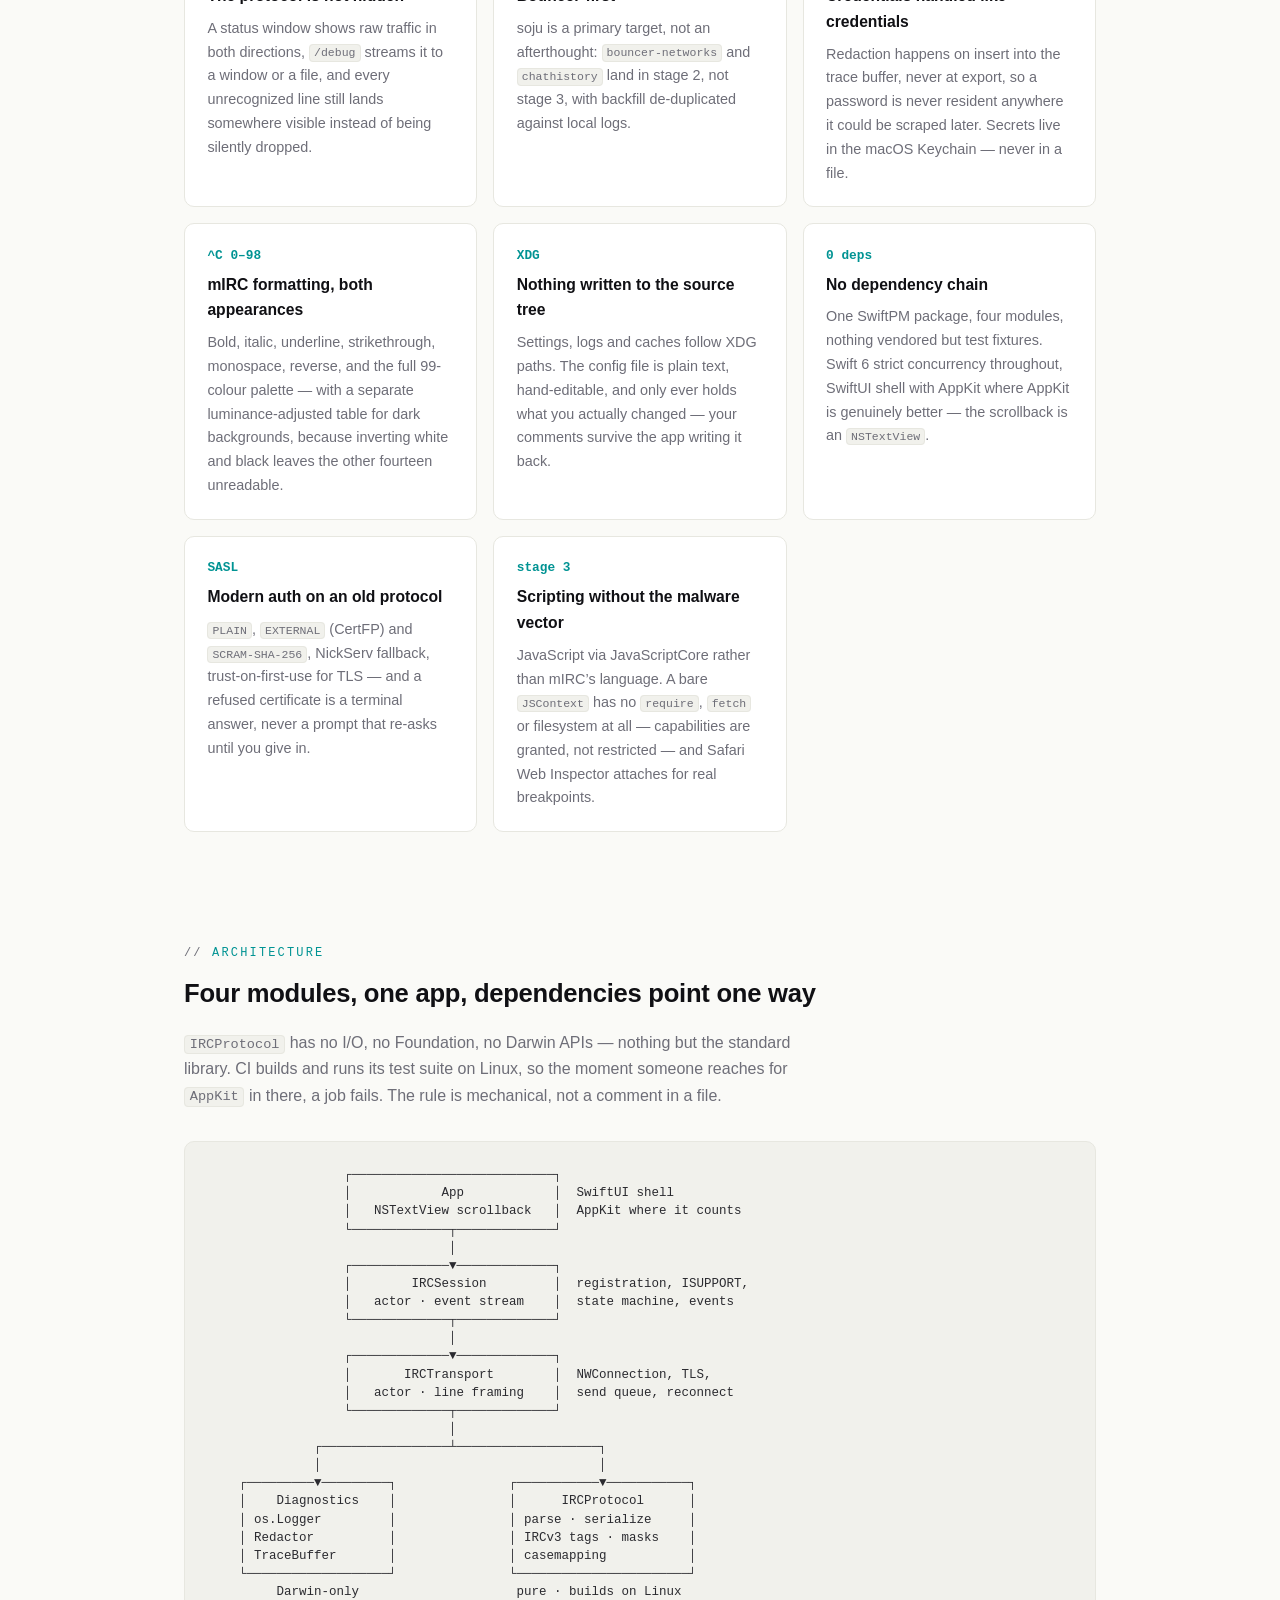
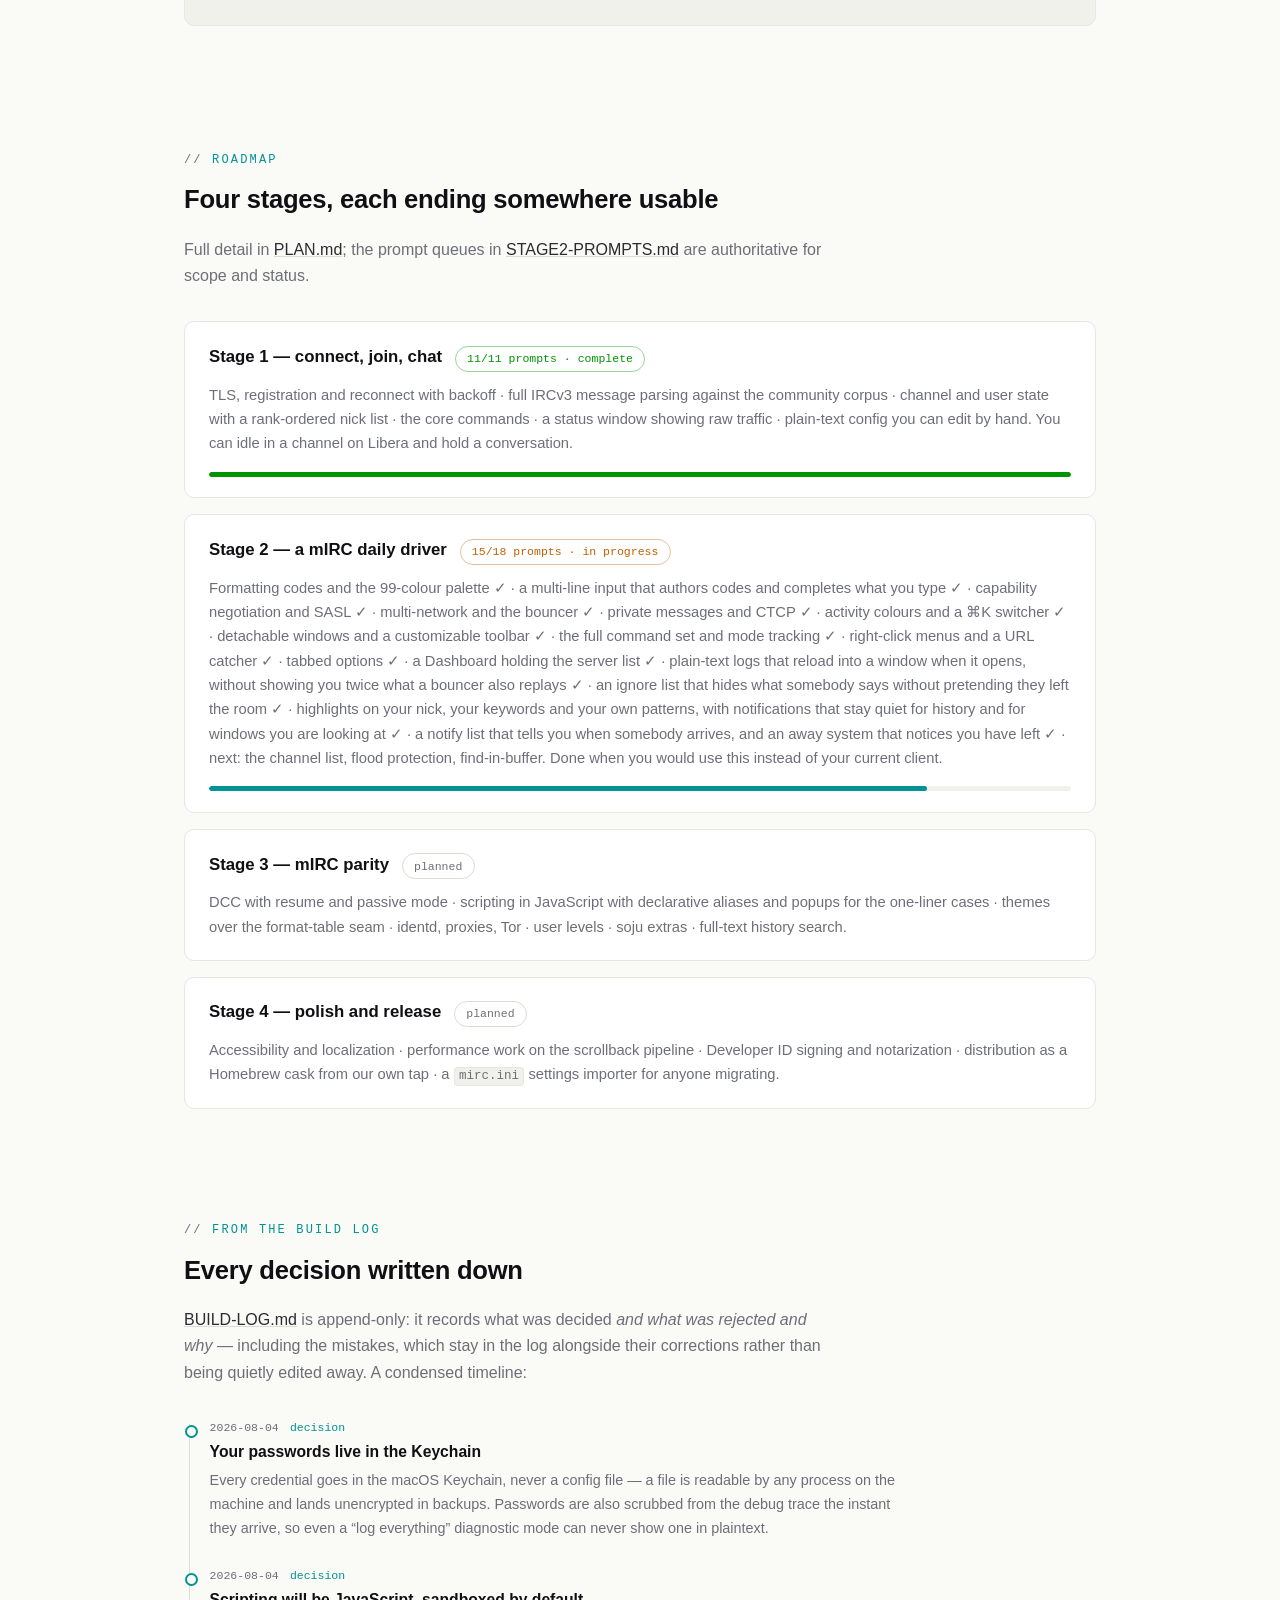
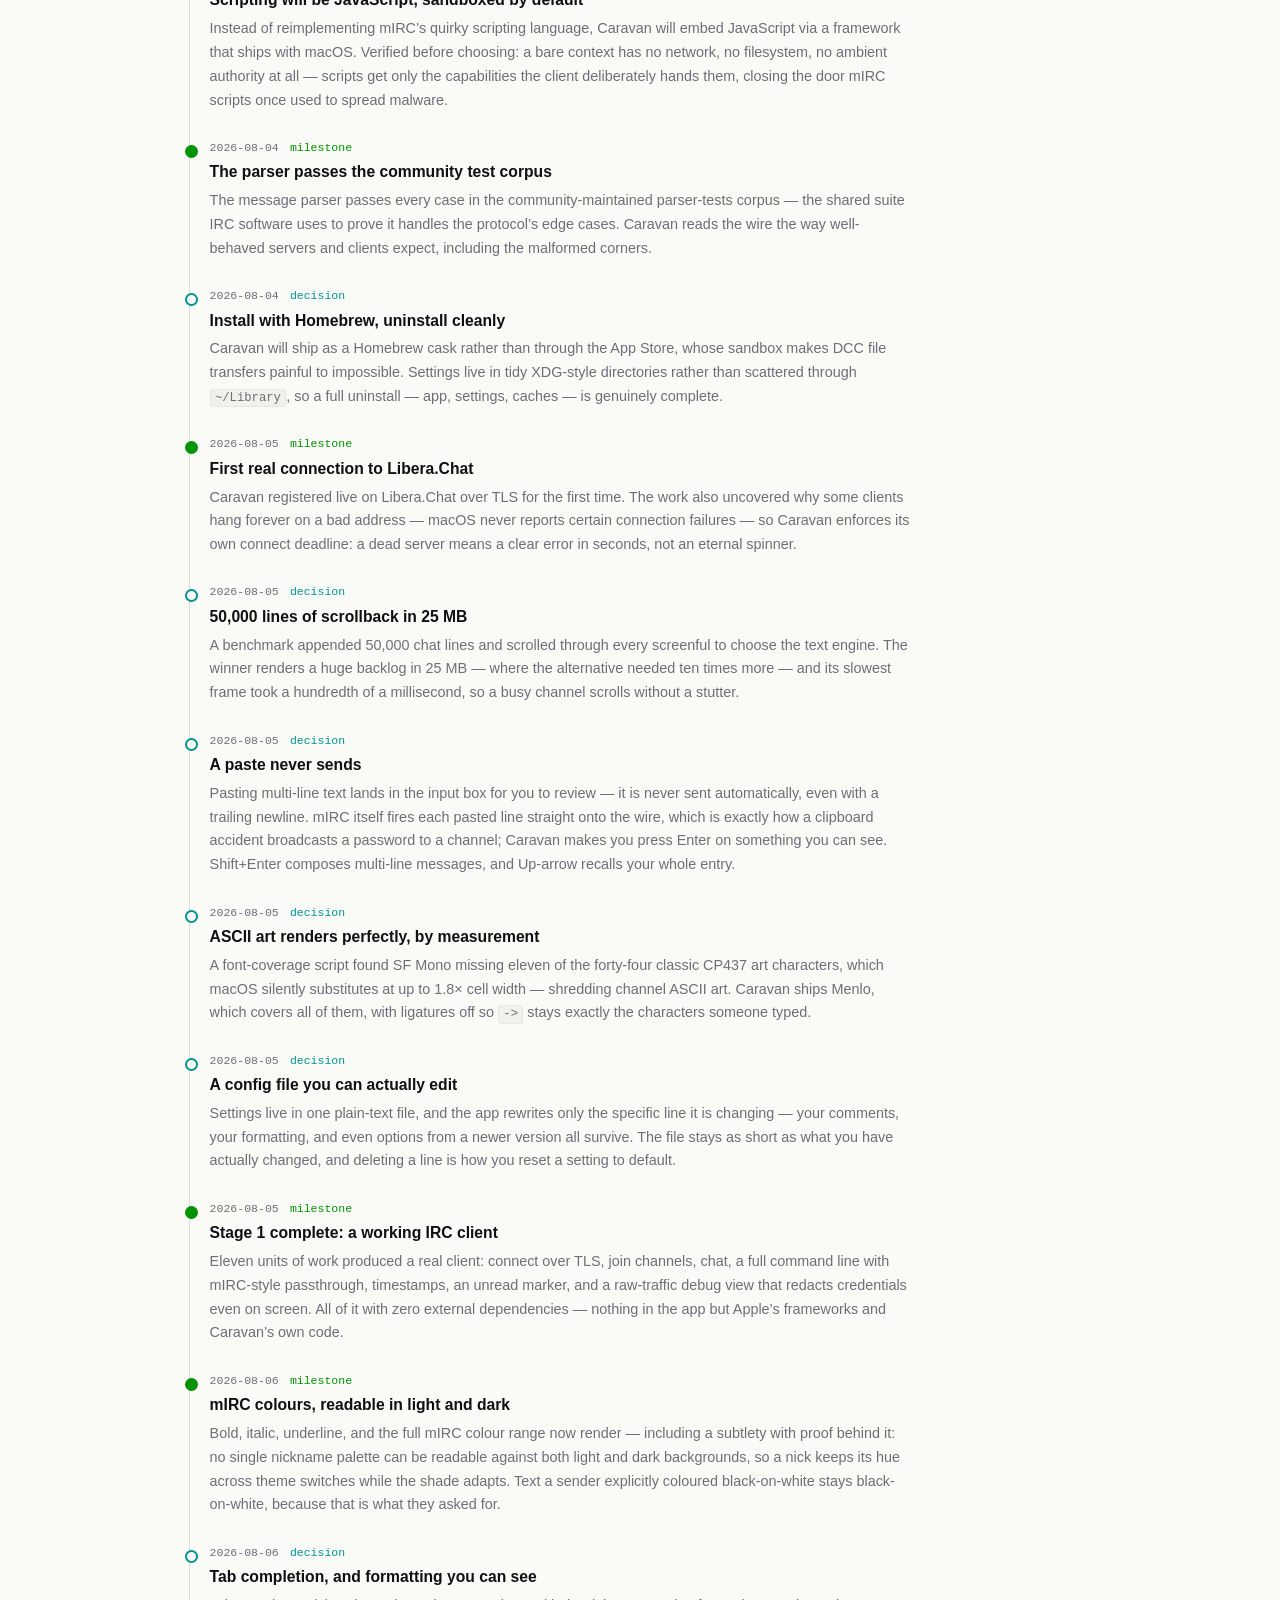
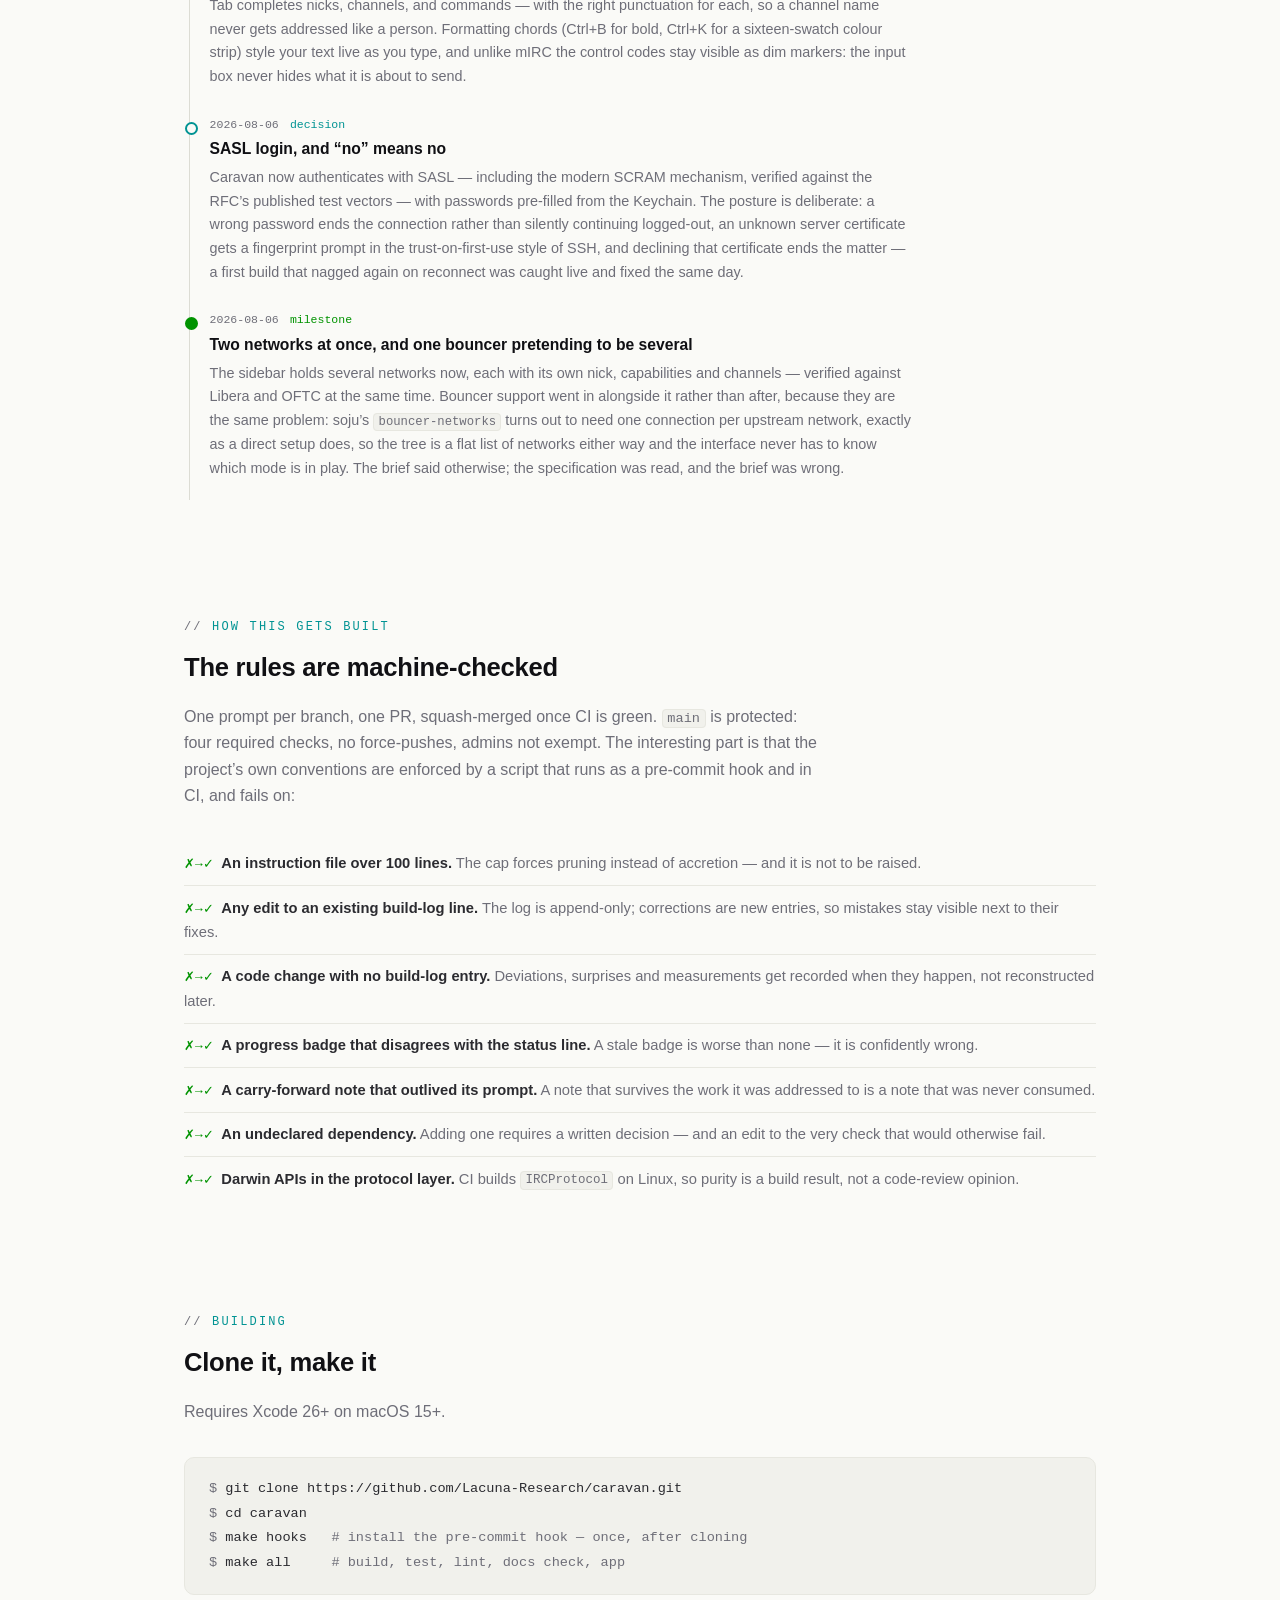
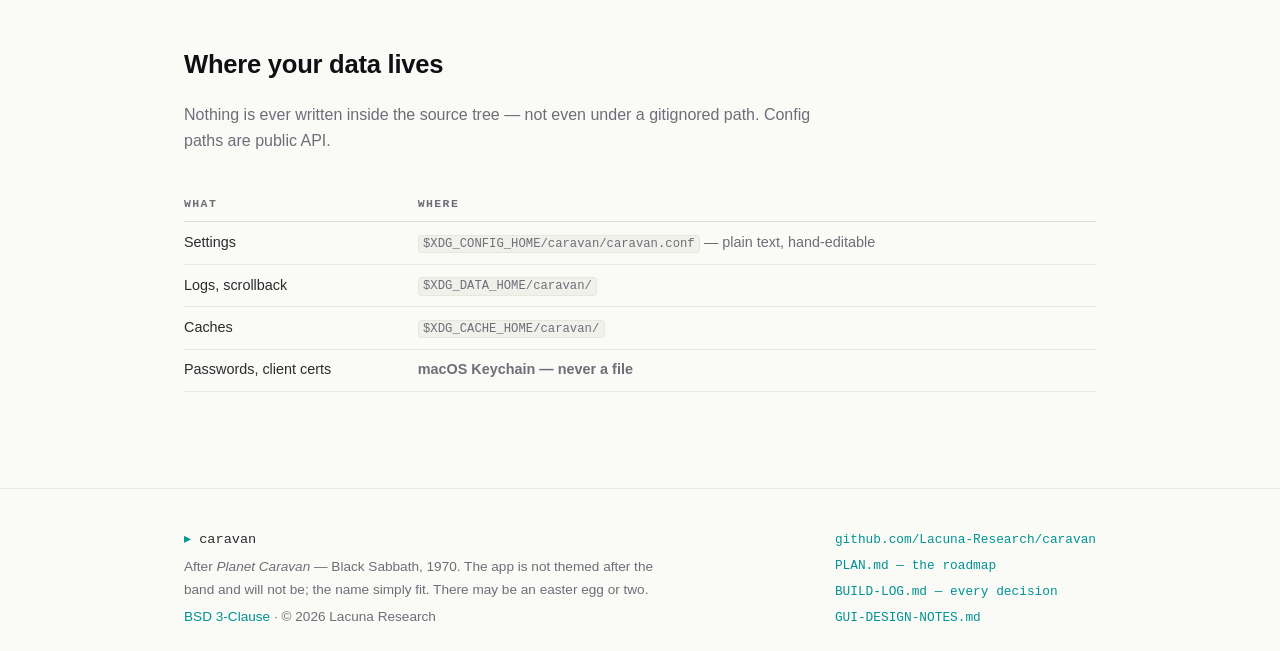
==== commit 2798961d: "Publish www/ at staged, on 5e02f5a" ====
--- a/index.html
+++ b/index.html
@@ -229,7 +229,7 @@
     <div class="stage">
       <header>
         <h3>Stage 2 — a mIRC daily driver</h3>
-        <span class="status wip">14/18 prompts · in progress</span>
+        <span class="status wip">15/18 prompts · in progress</span>
       </header>
       <p>Formatting codes and the 99-colour palette ✓ · a multi-line input that authors
       codes and completes what you type ✓ · capability negotiation and SASL ✓ ·
@@ -240,10 +240,11 @@
       when it opens, without showing you twice what a bouncer also replays ✓ · an ignore
       list that hides what somebody says without pretending they left the room ✓ ·
       highlights on your nick, your keywords and your own patterns, with notifications that
-      stay quiet for history and for windows you are looking at ✓ · next: the notify and
-      away system, the channel list, flood protection, find-in-buffer. Done when you would use this instead of your current
+      stay quiet for history and for windows you are looking at ✓ · a notify list that
+      tells you when somebody arrives, and an away system that notices you have left ✓ ·
+      next: the channel list, flood protection, find-in-buffer. Done when you would use this instead of your current
       client.</p>
-      <div class="meter"><i style="width:77.8%"></i></div>
+      <div class="meter"><i style="width:83.3%"></i></div>
     </div>
 
     <div class="stage">
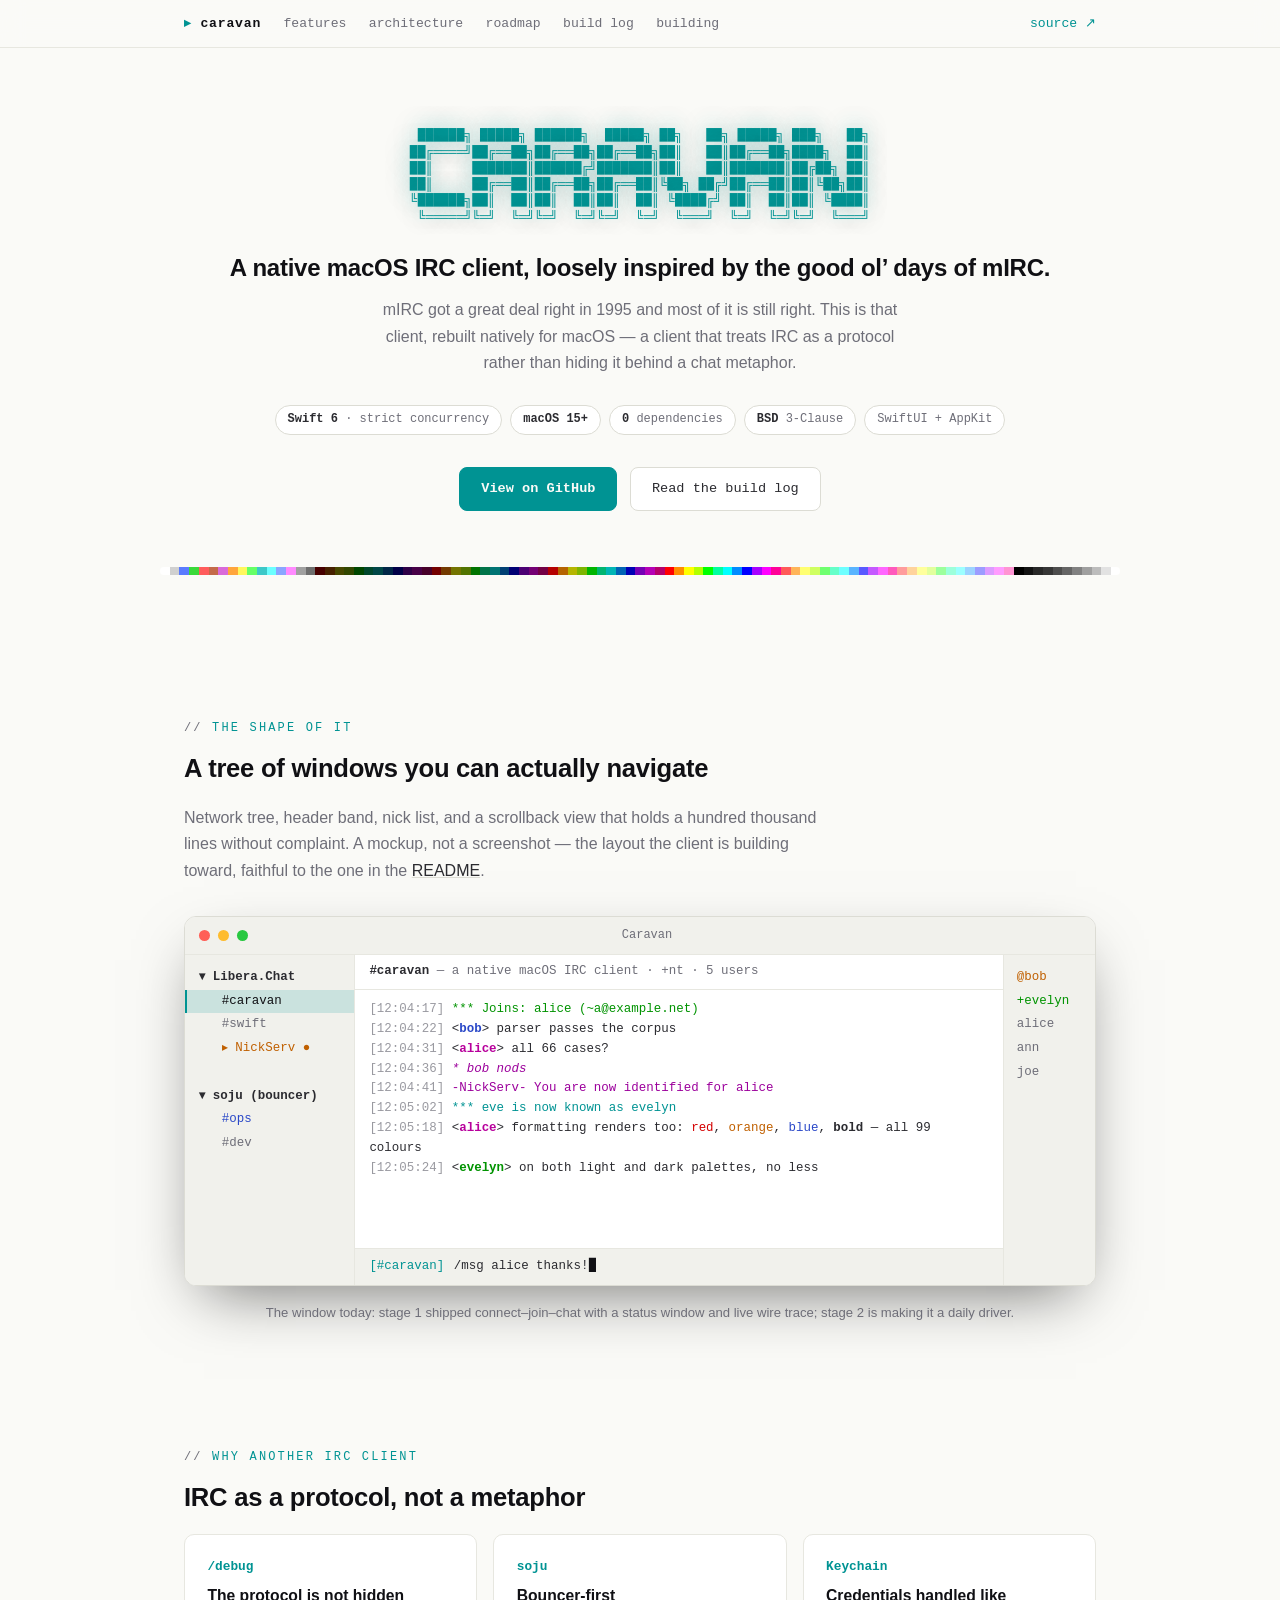
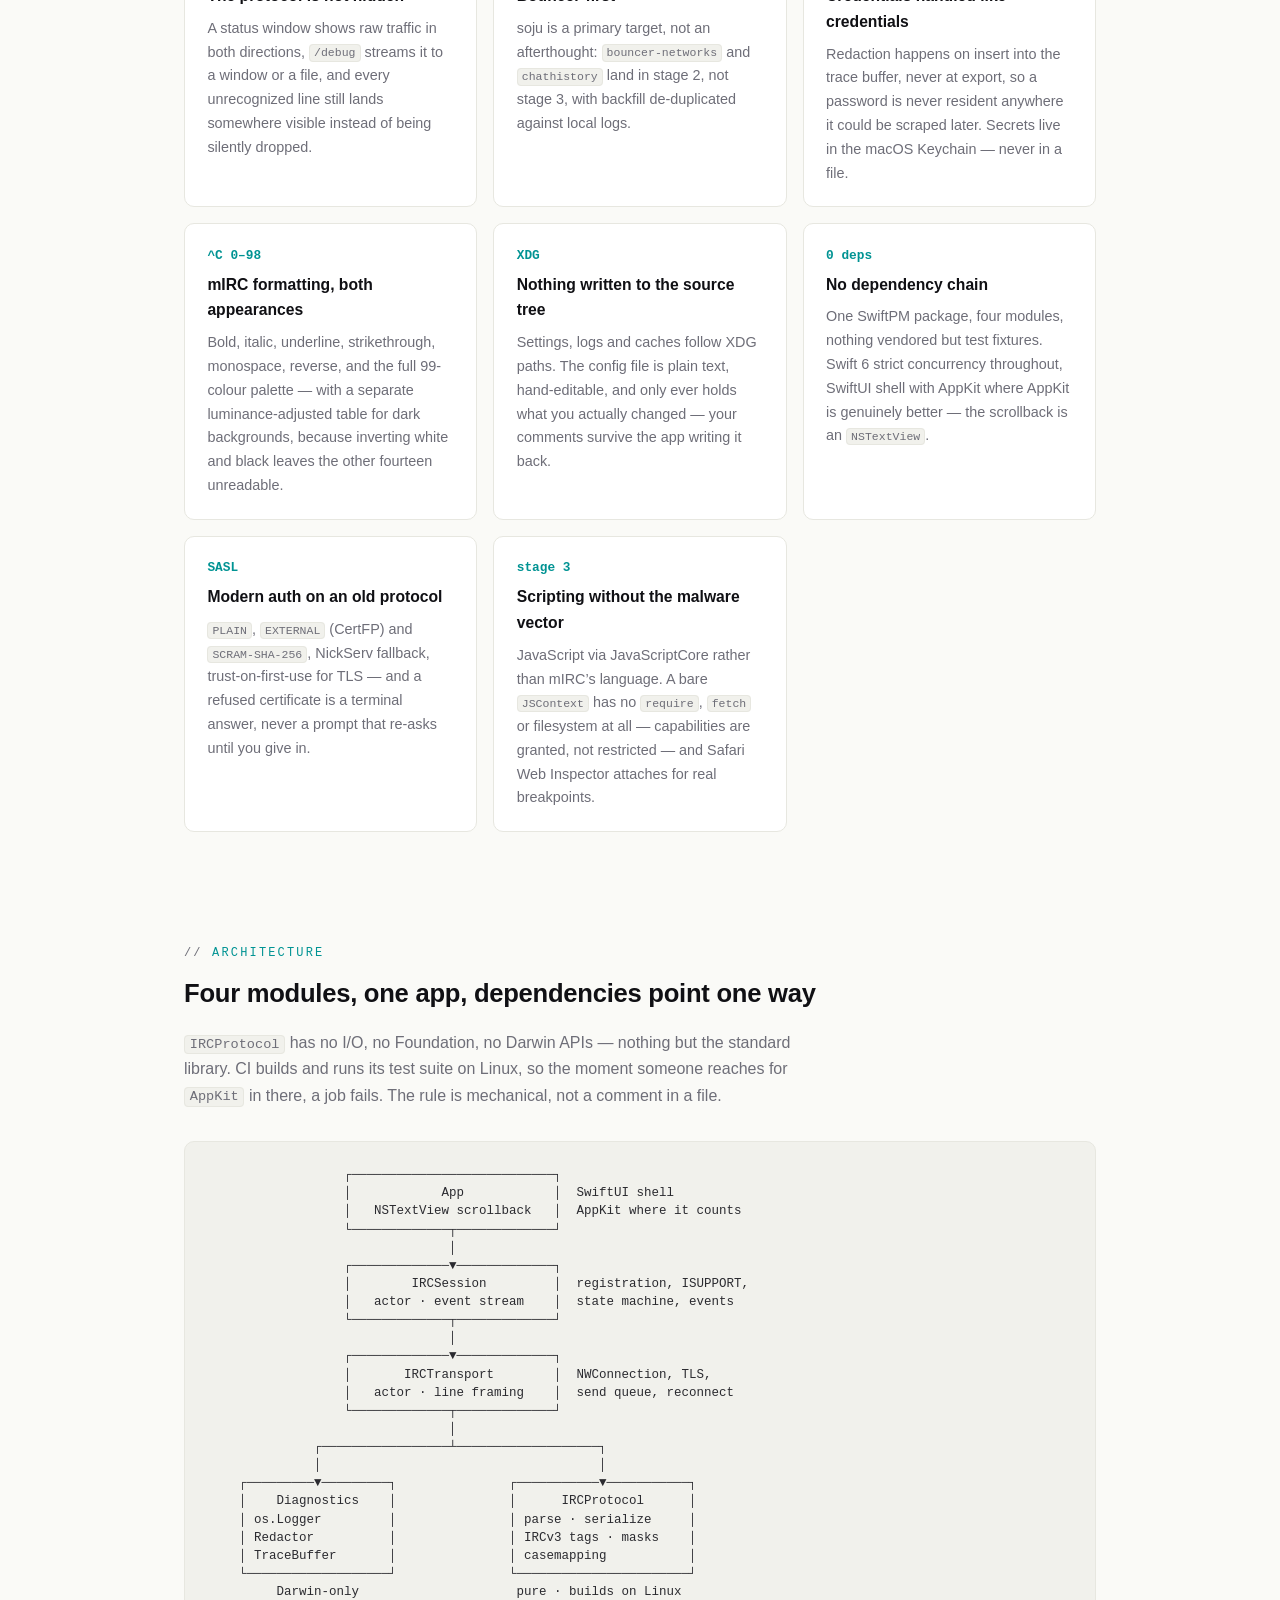
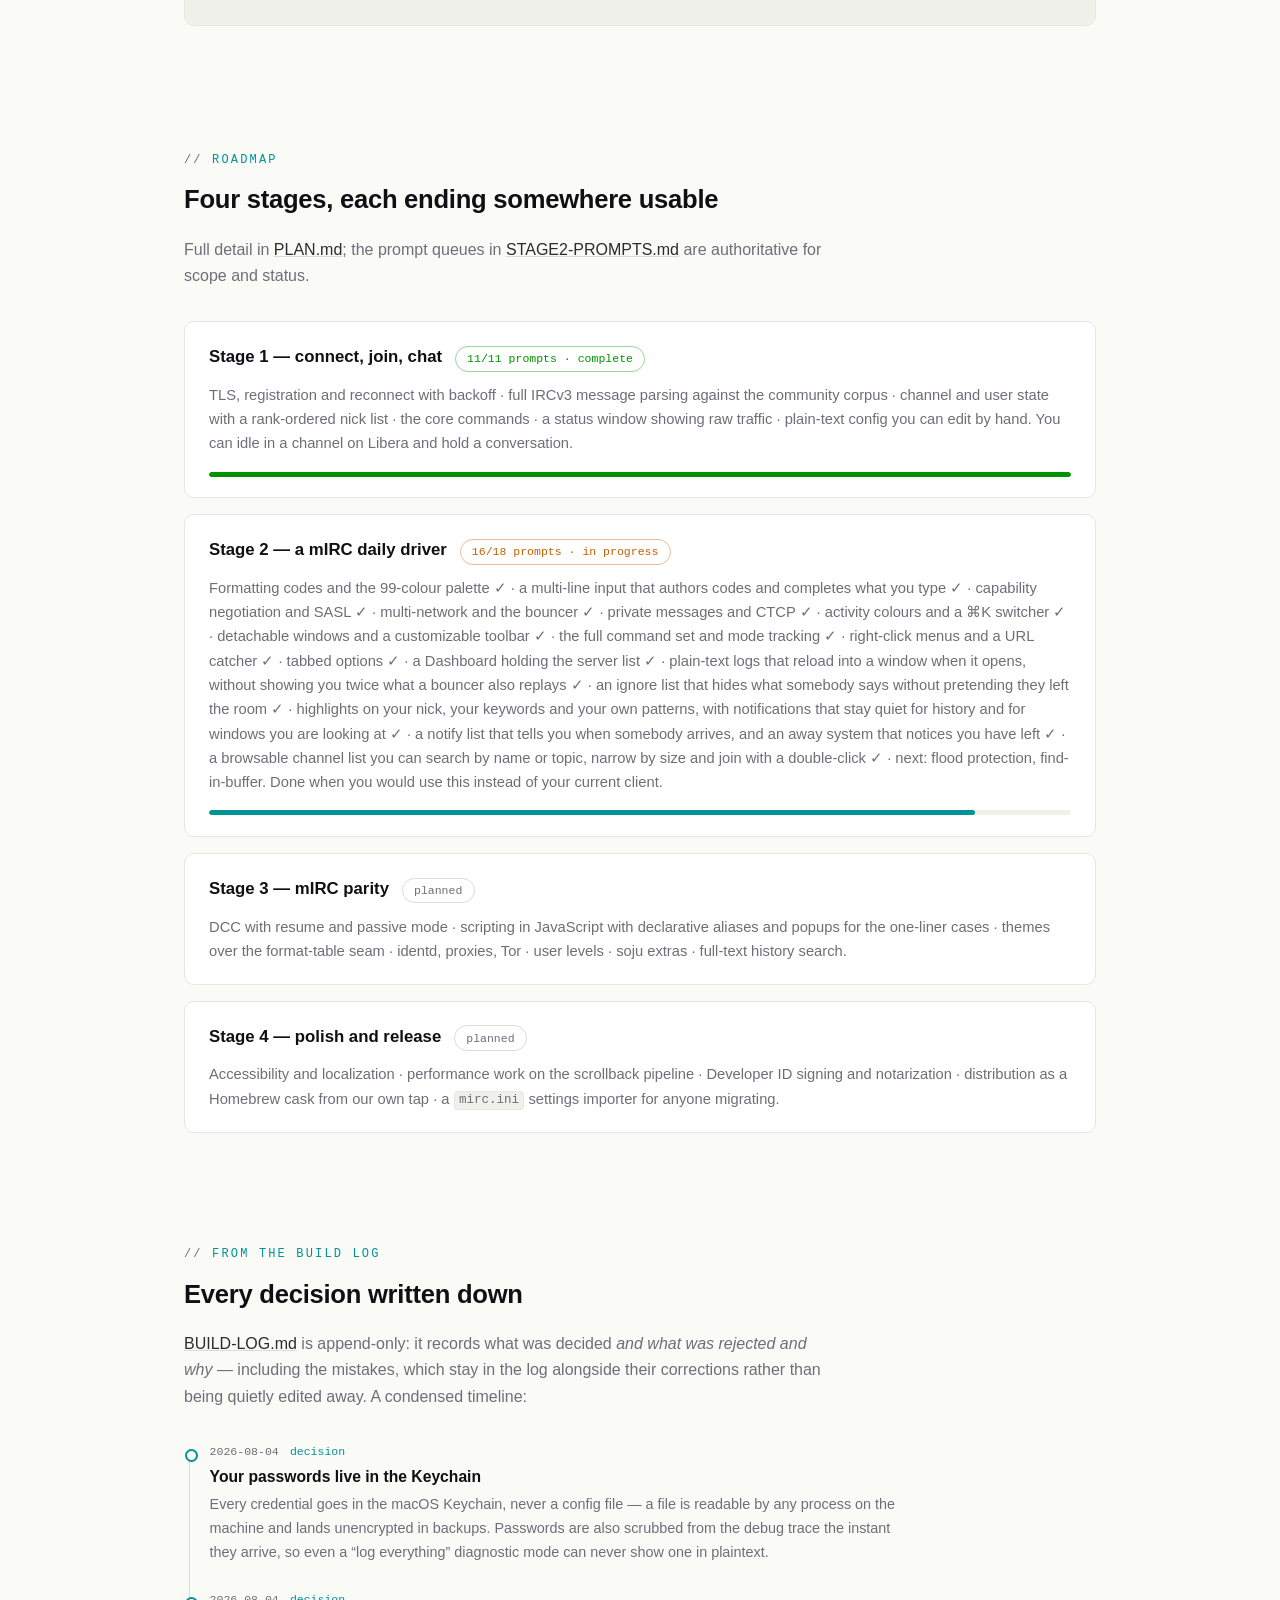
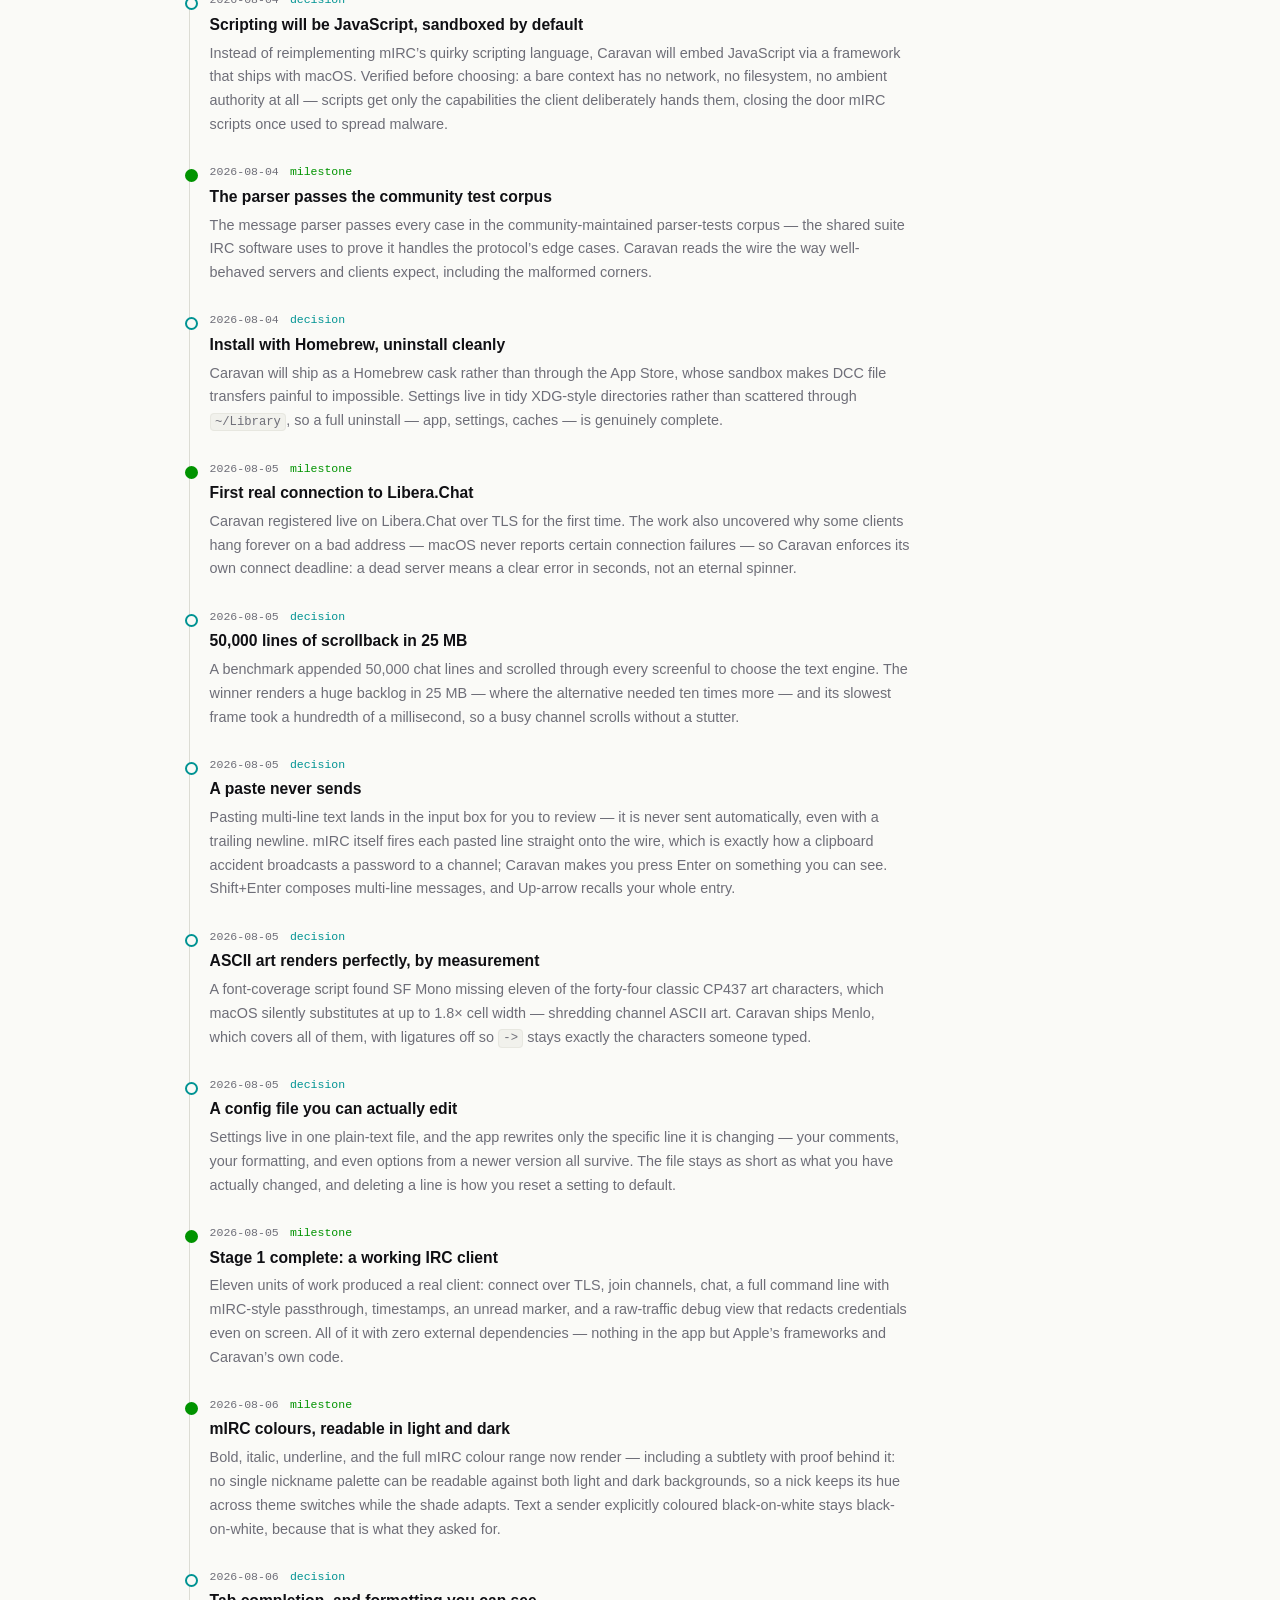
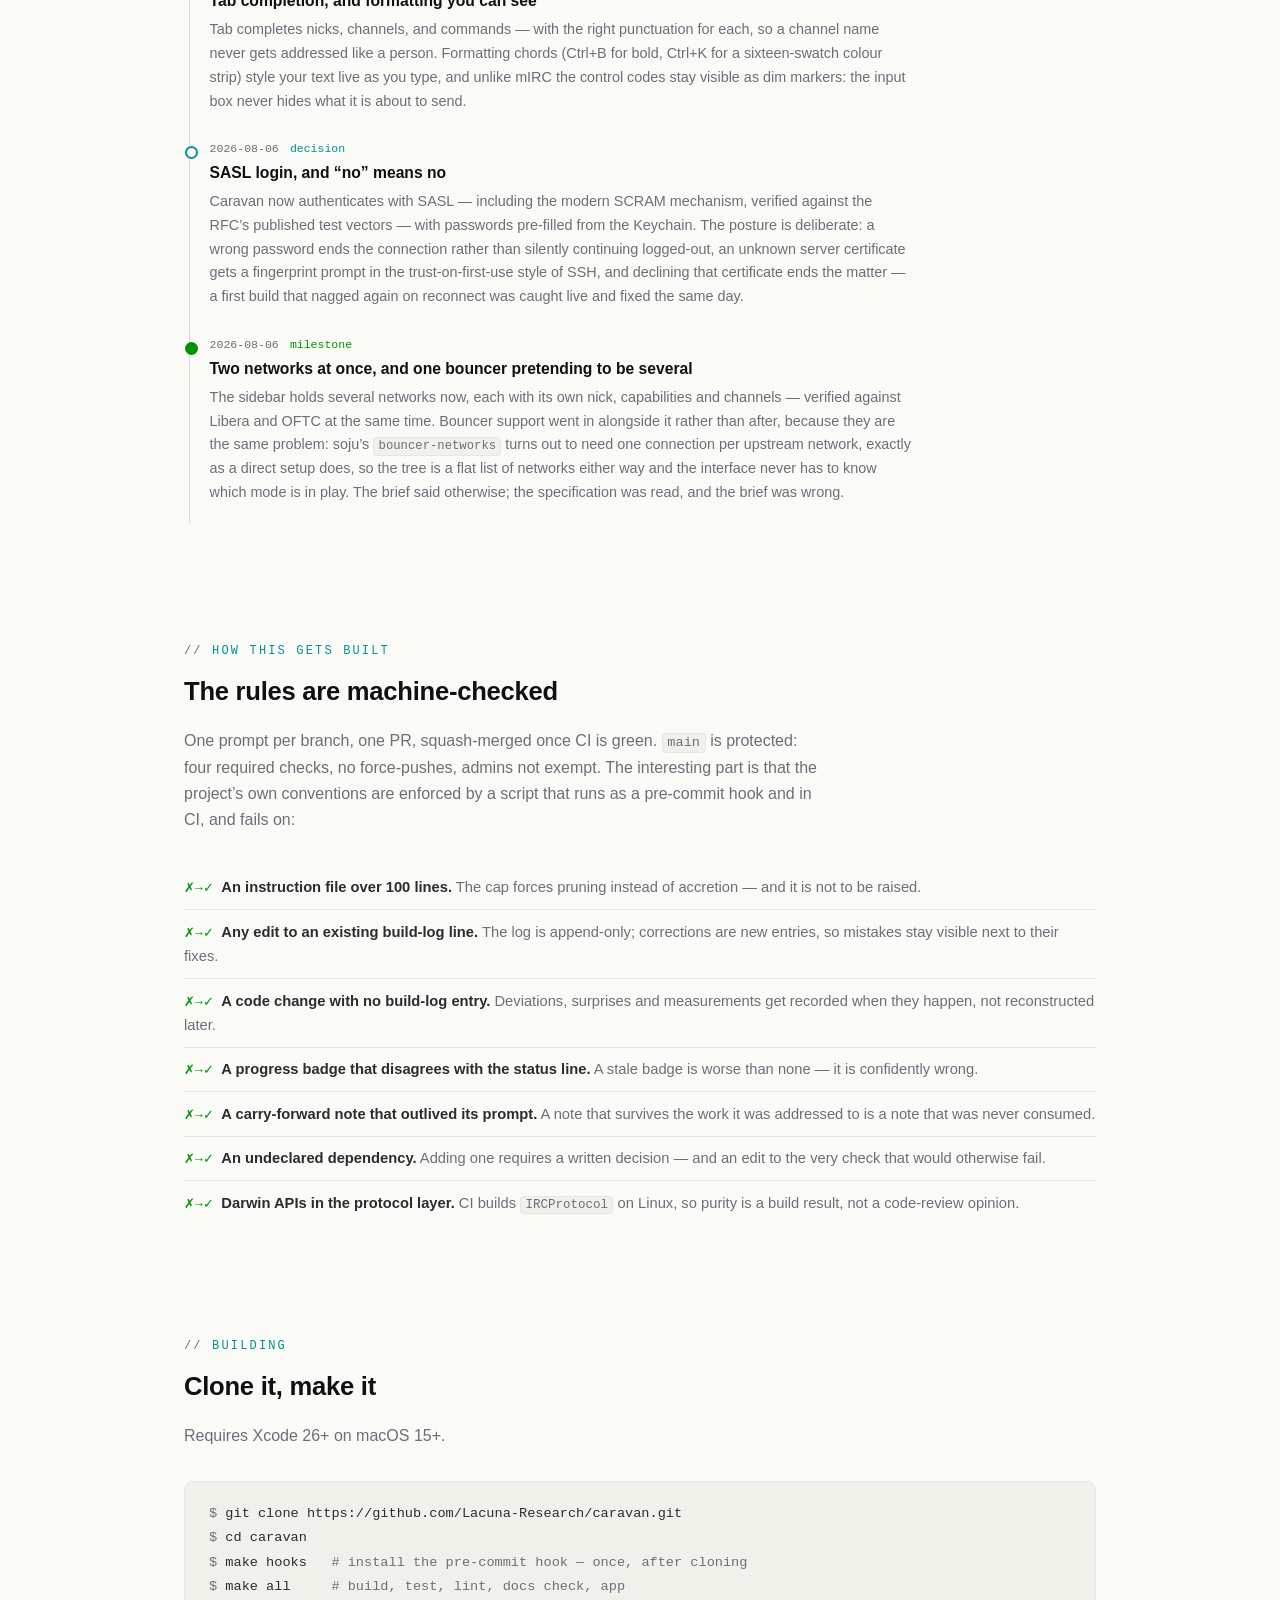
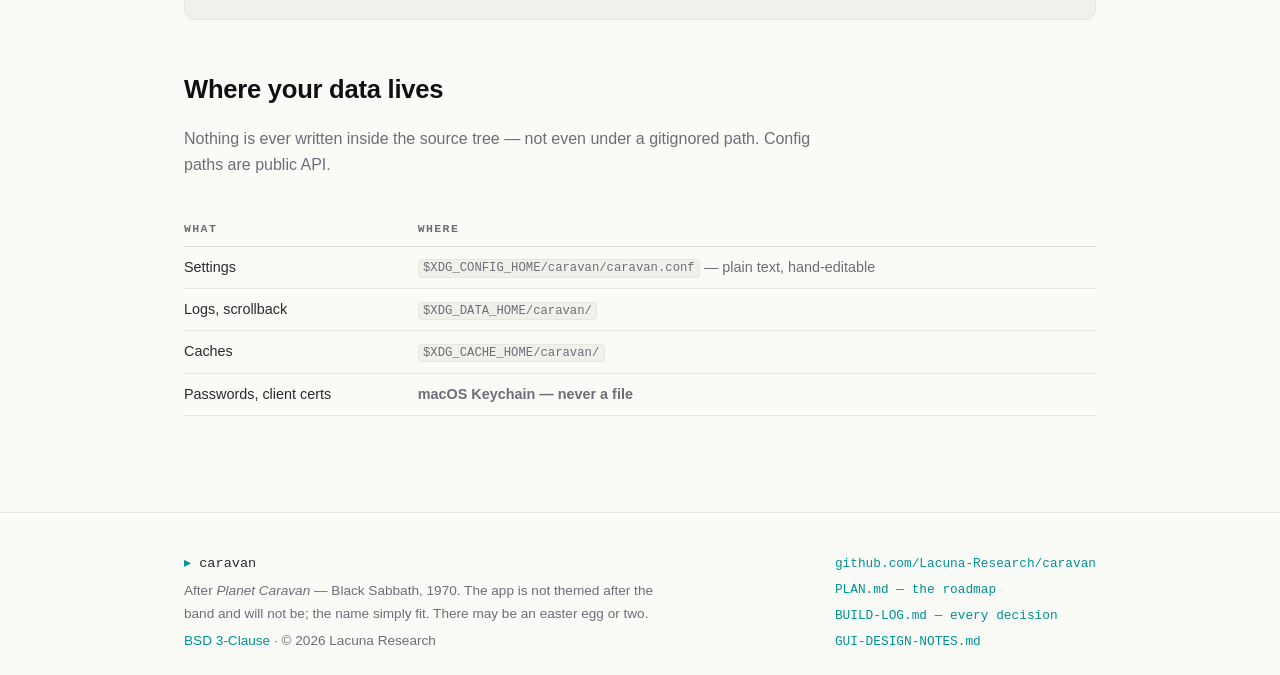
==== commit 8b267b30: "Publish www/ at staged, on 9e23812" ====
--- a/index.html
+++ b/index.html
@@ -229,7 +229,7 @@
     <div class="stage">
       <header>
         <h3>Stage 2 — a mIRC daily driver</h3>
-        <span class="status wip">15/18 prompts · in progress</span>
+        <span class="status wip">16/18 prompts · in progress</span>
       </header>
       <p>Formatting codes and the 99-colour palette ✓ · a multi-line input that authors
       codes and completes what you type ✓ · capability negotiation and SASL ✓ ·
@@ -242,9 +242,11 @@
       highlights on your nick, your keywords and your own patterns, with notifications that
       stay quiet for history and for windows you are looking at ✓ · a notify list that
       tells you when somebody arrives, and an away system that notices you have left ✓ ·
-      next: the channel list, flood protection, find-in-buffer. Done when you would use this instead of your current
+      a browsable channel list you can search by name or topic, narrow by size and join
+      with a double-click ✓ ·
+      next: flood protection, find-in-buffer. Done when you would use this instead of your current
       client.</p>
-      <div class="meter"><i style="width:83.3%"></i></div>
+      <div class="meter"><i style="width:88.9%"></i></div>
     </div>
 
     <div class="stage">
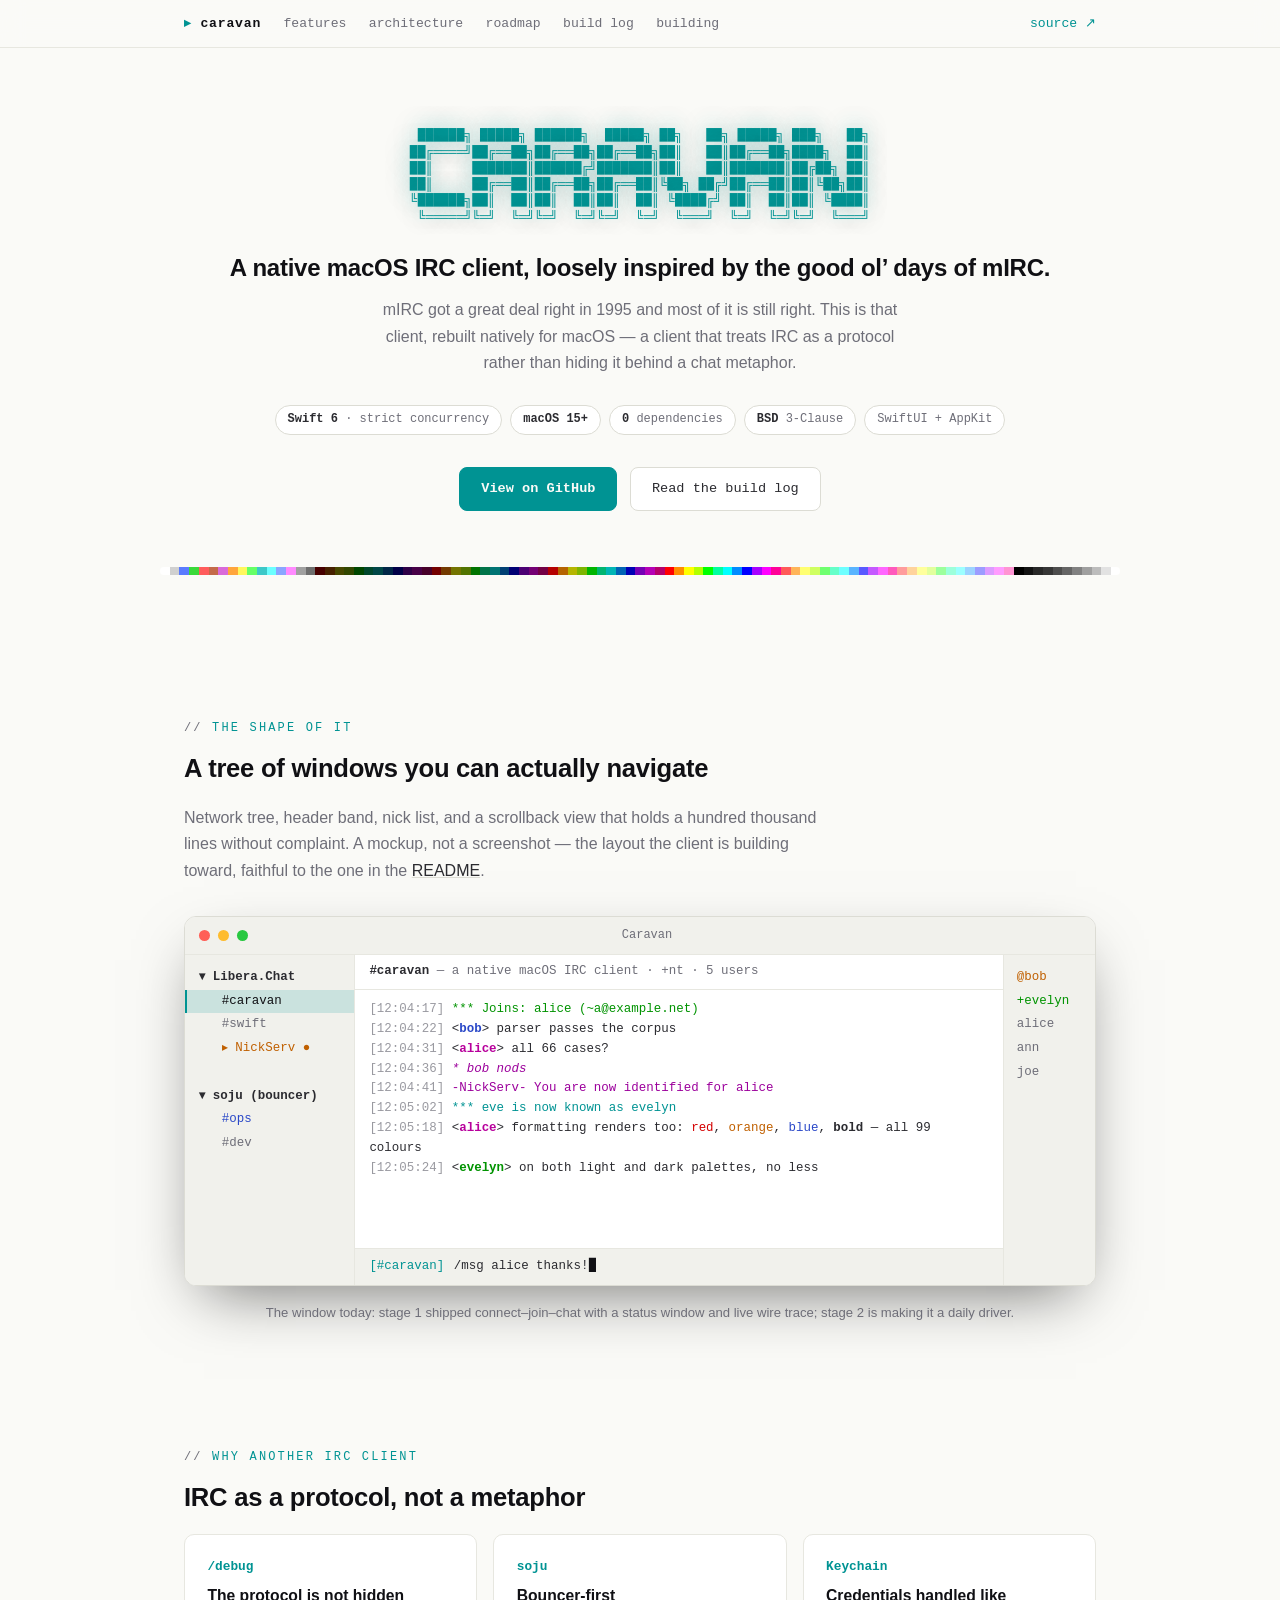
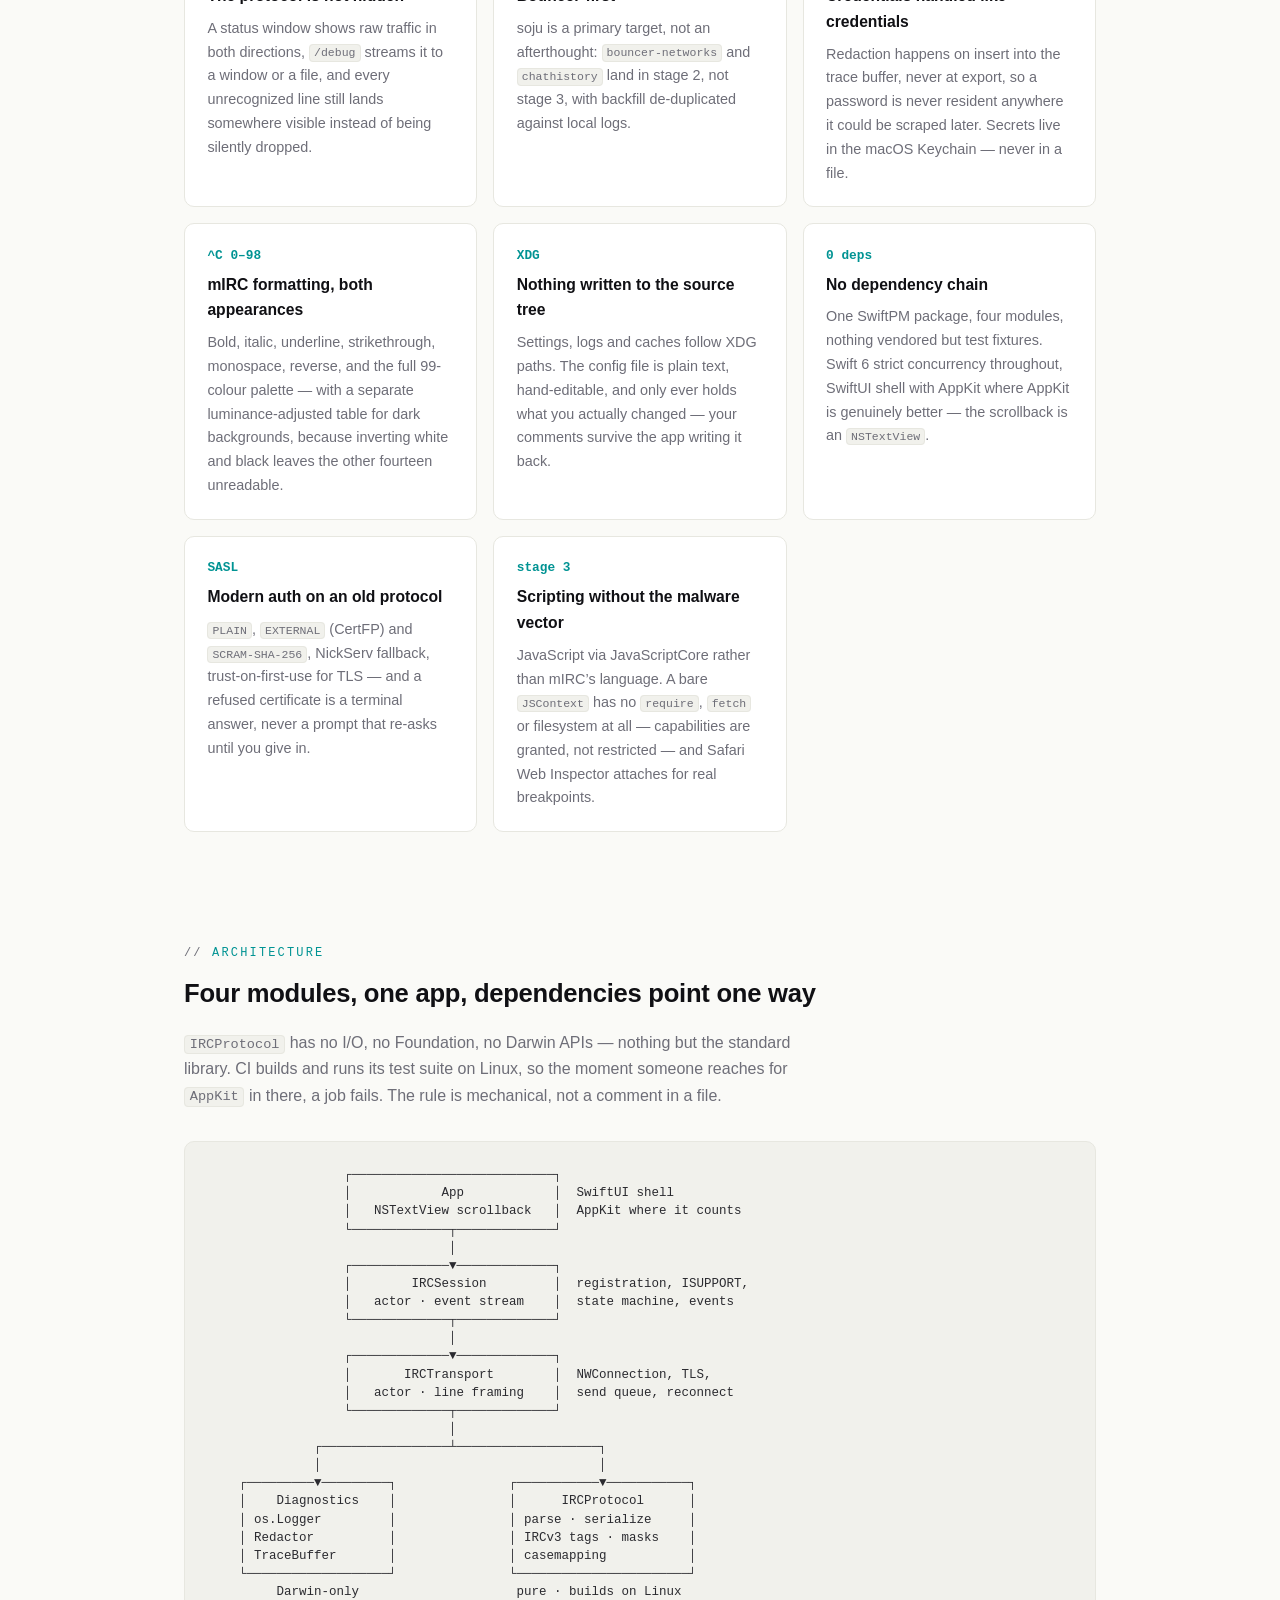
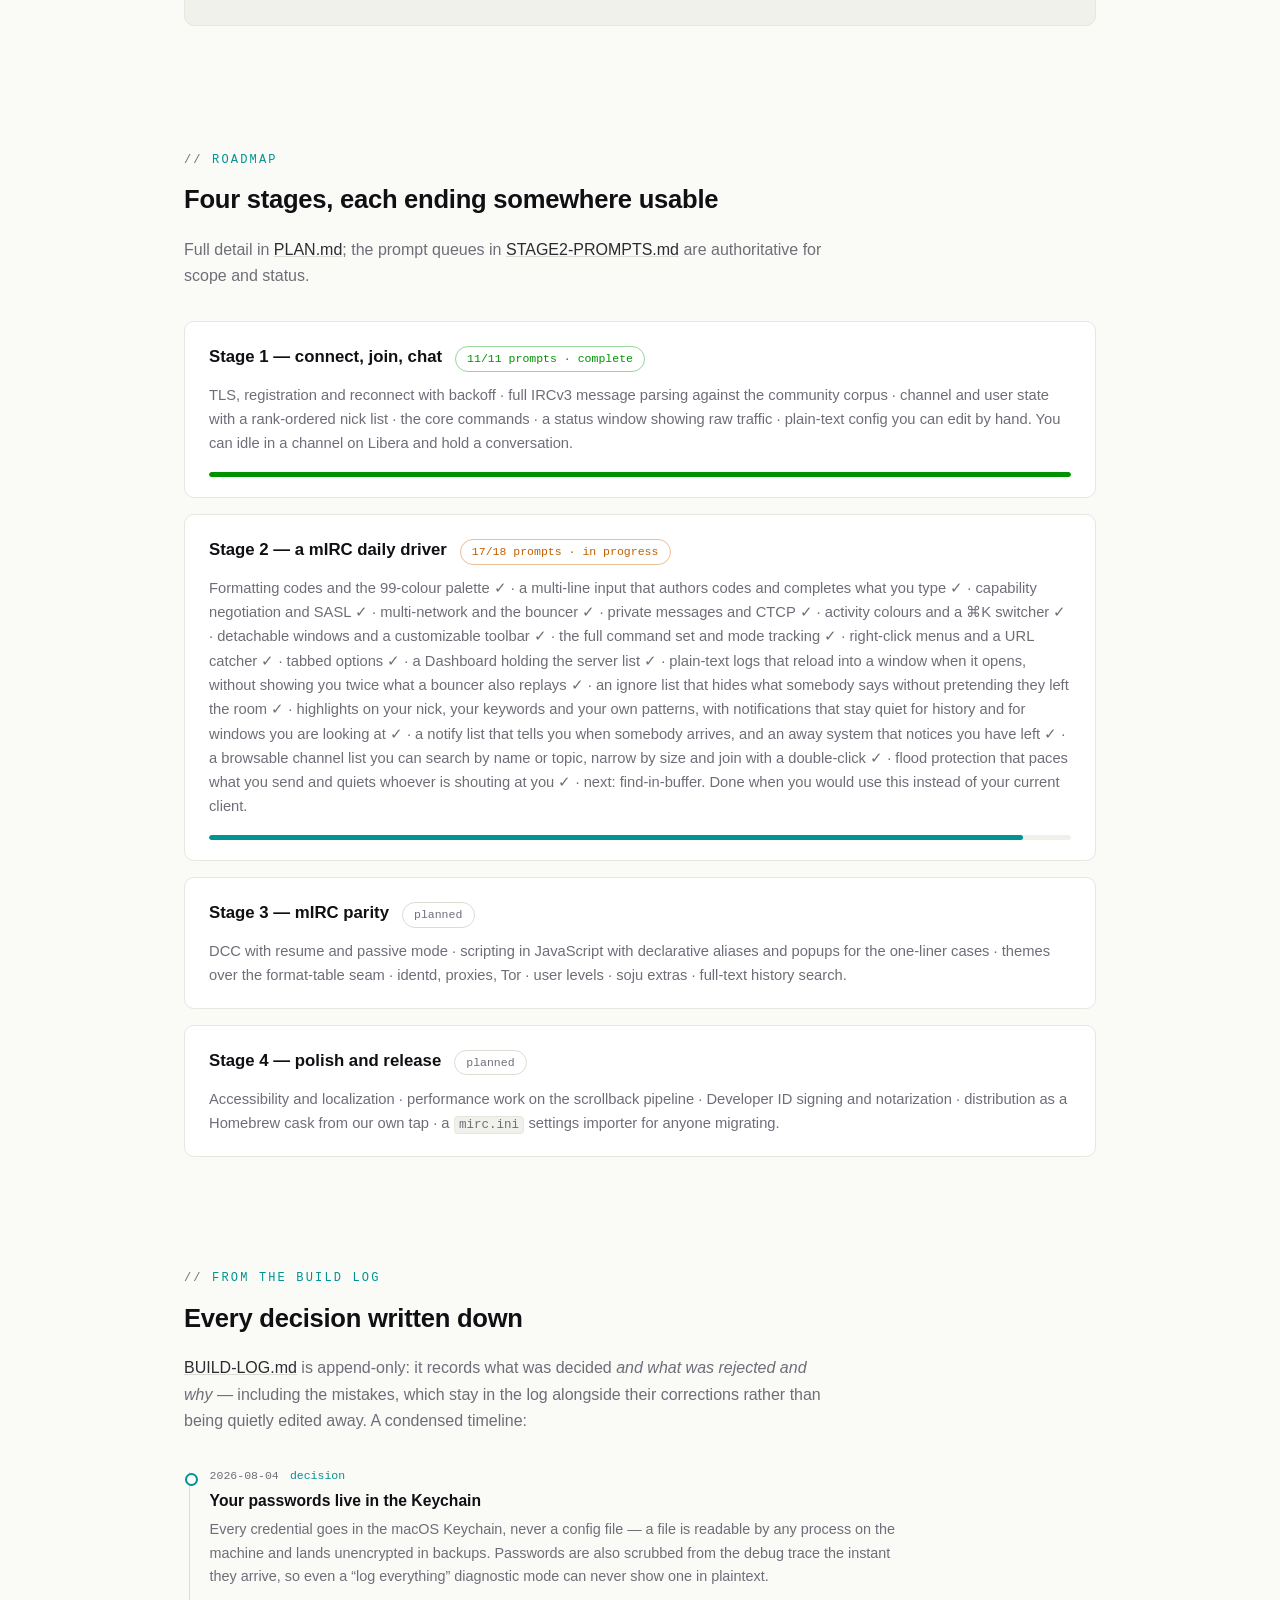
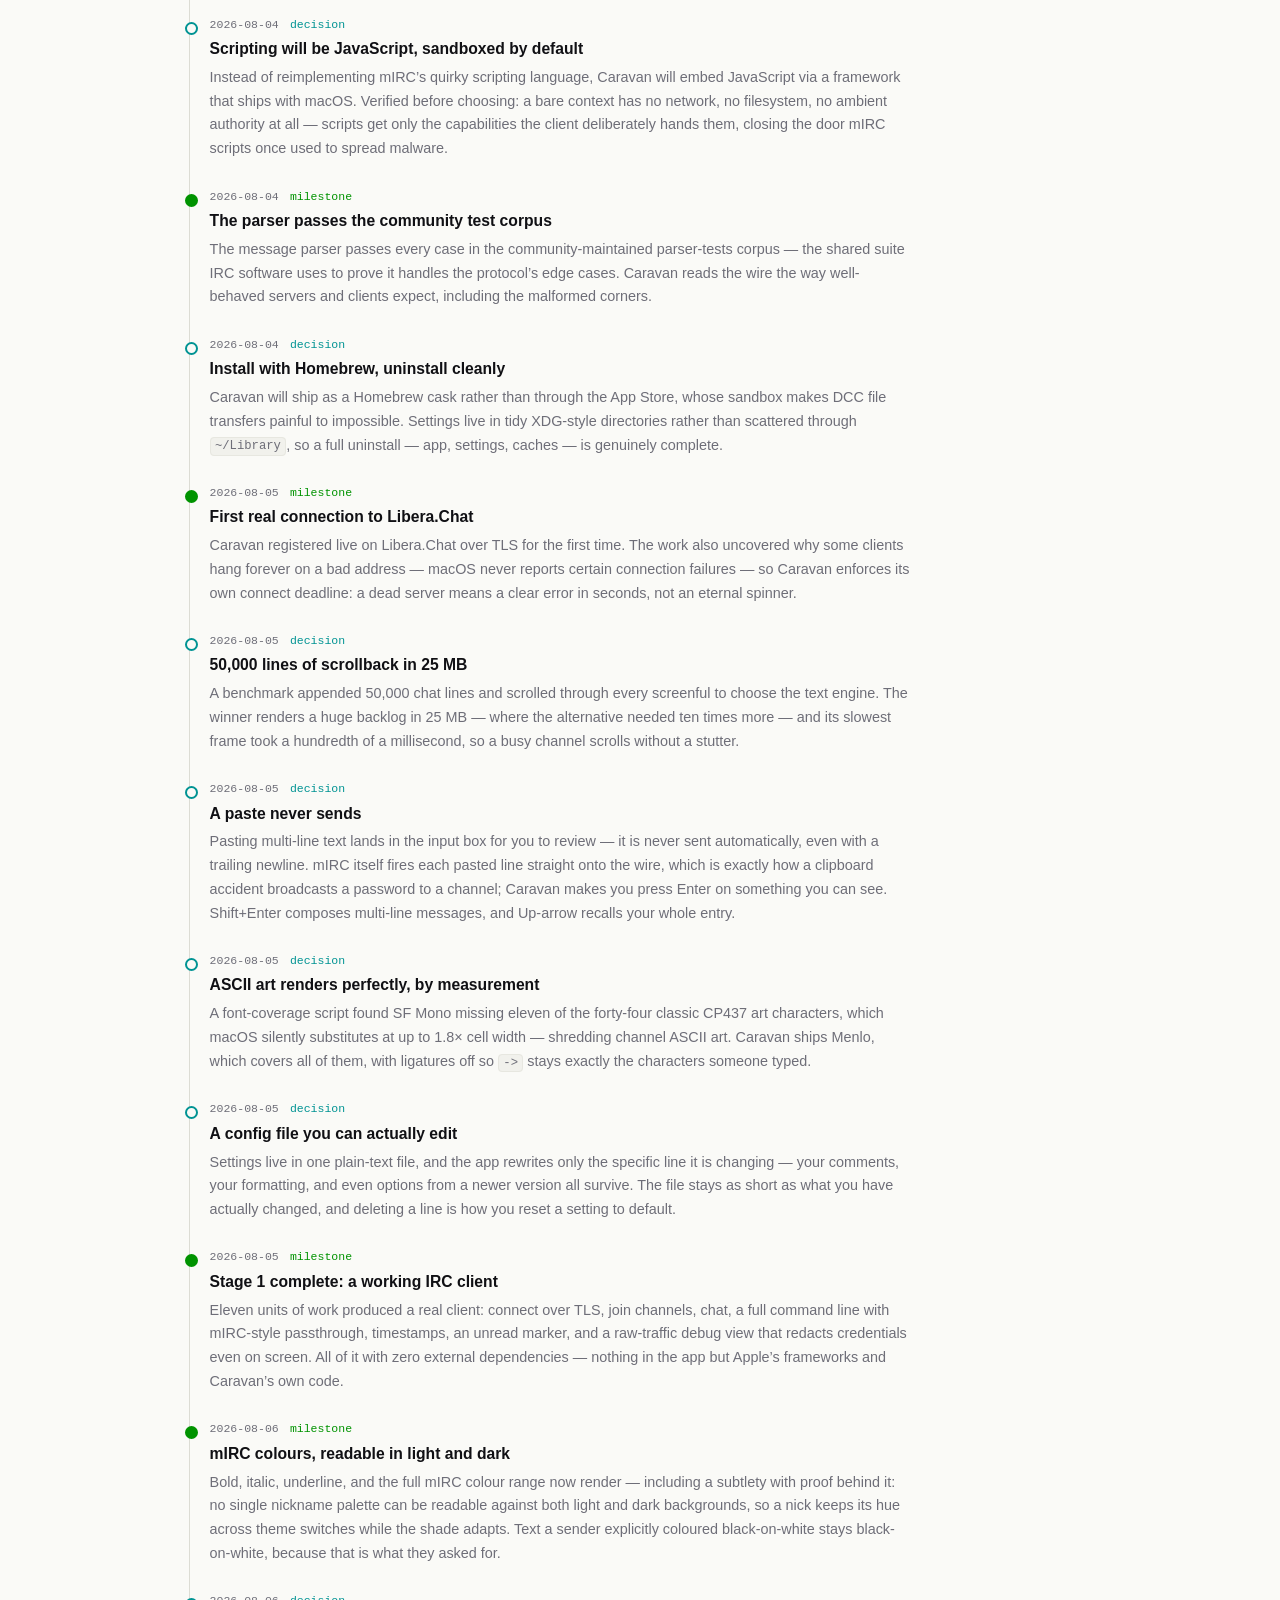
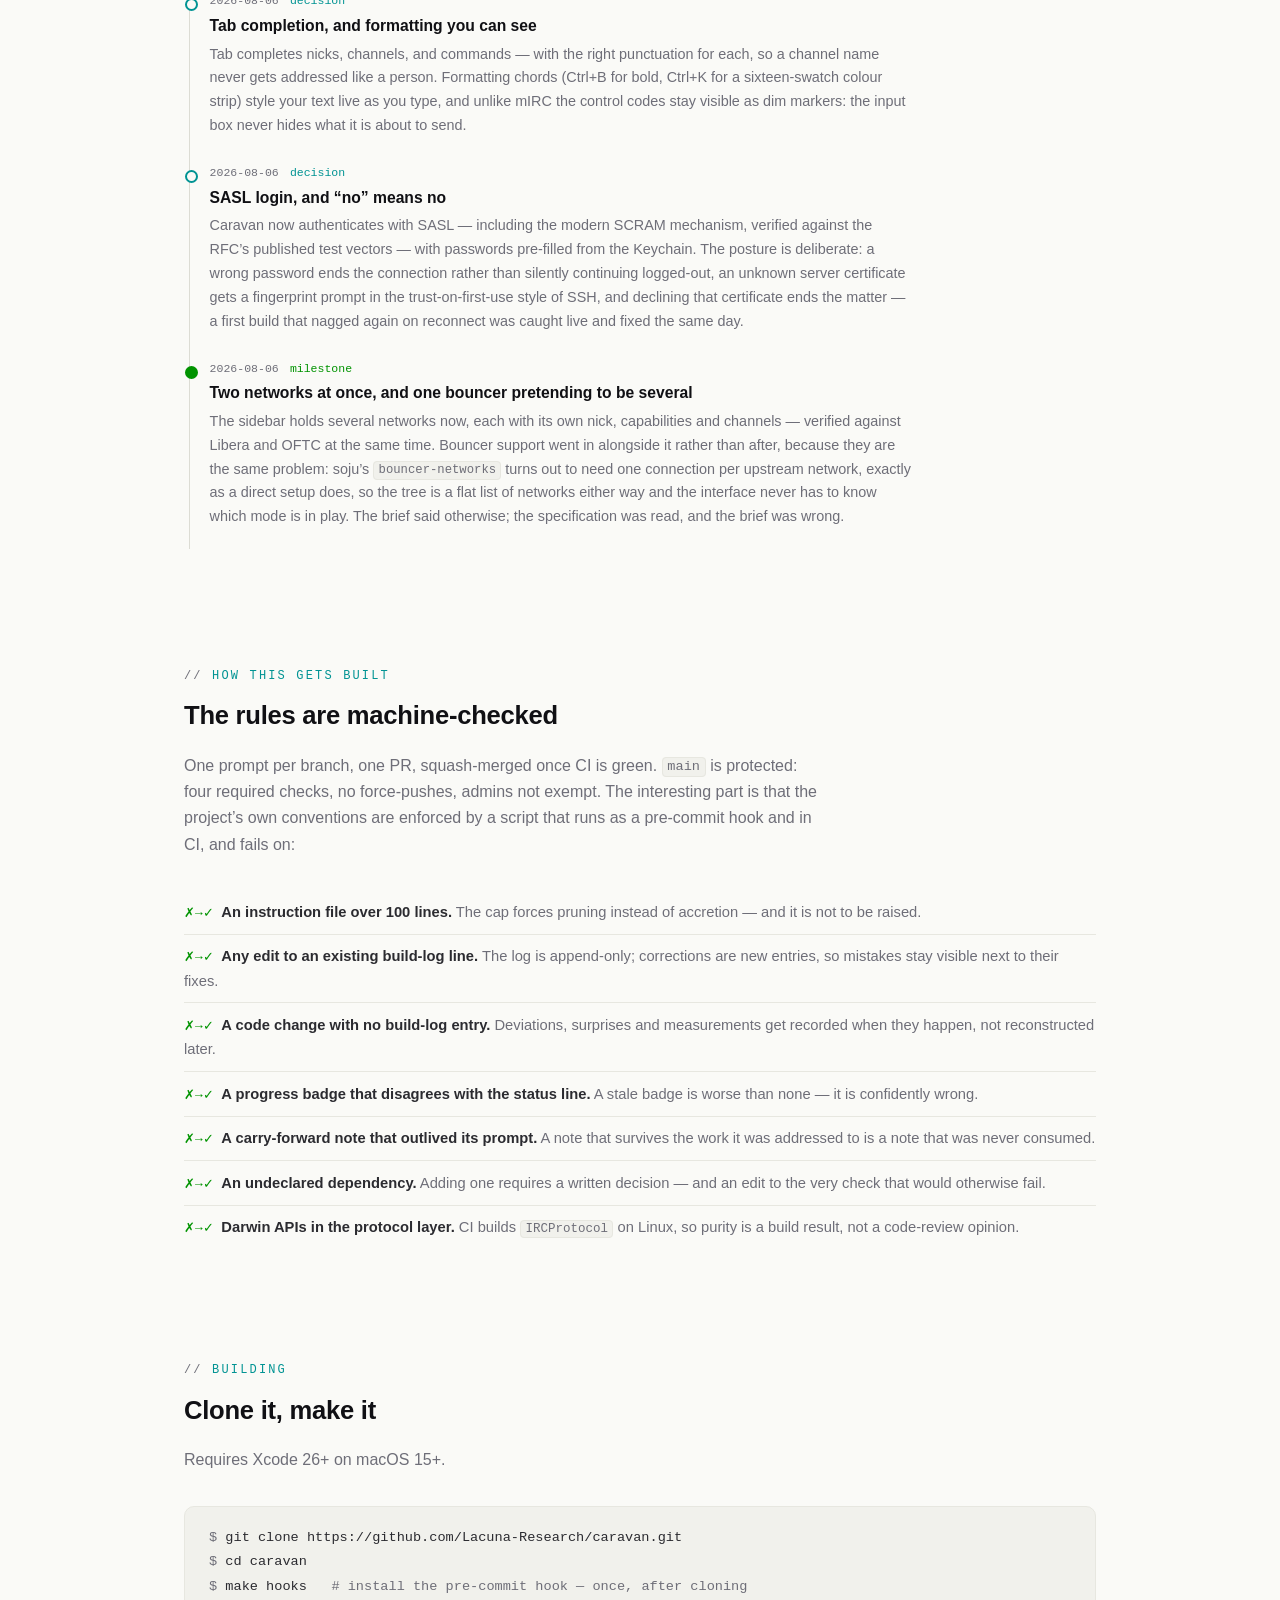
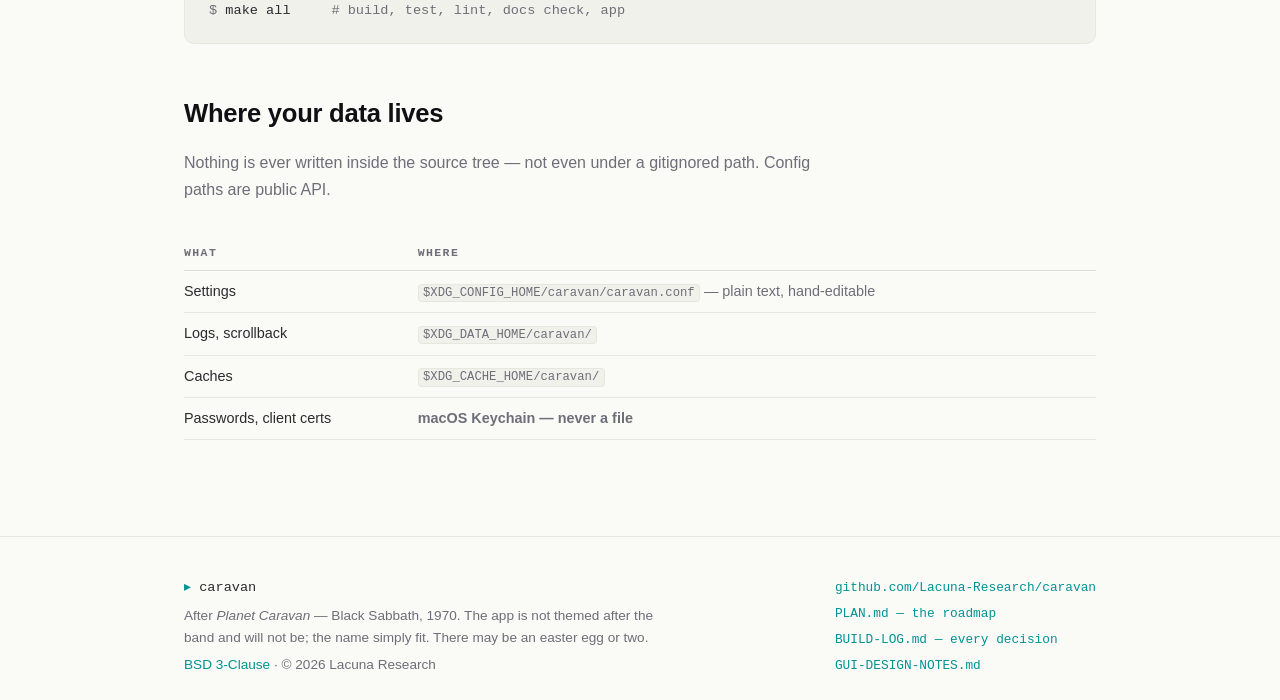
==== commit 259924ee: "Publish www/ at staged, on 056a66a" ====
--- a/index.html
+++ b/index.html
@@ -229,7 +229,7 @@
     <div class="stage">
       <header>
         <h3>Stage 2 — a mIRC daily driver</h3>
-        <span class="status wip">16/18 prompts · in progress</span>
+        <span class="status wip">17/18 prompts · in progress</span>
       </header>
       <p>Formatting codes and the 99-colour palette ✓ · a multi-line input that authors
       codes and completes what you type ✓ · capability negotiation and SASL ✓ ·
@@ -244,9 +244,10 @@
       tells you when somebody arrives, and an away system that notices you have left ✓ ·
       a browsable channel list you can search by name or topic, narrow by size and join
       with a double-click ✓ ·
-      next: flood protection, find-in-buffer. Done when you would use this instead of your current
+      flood protection that paces what you send and quiets whoever is shouting at you ✓ ·
+      next: find-in-buffer. Done when you would use this instead of your current
       client.</p>
-      <div class="meter"><i style="width:88.9%"></i></div>
+      <div class="meter"><i style="width:94.4%"></i></div>
     </div>
 
     <div class="stage">
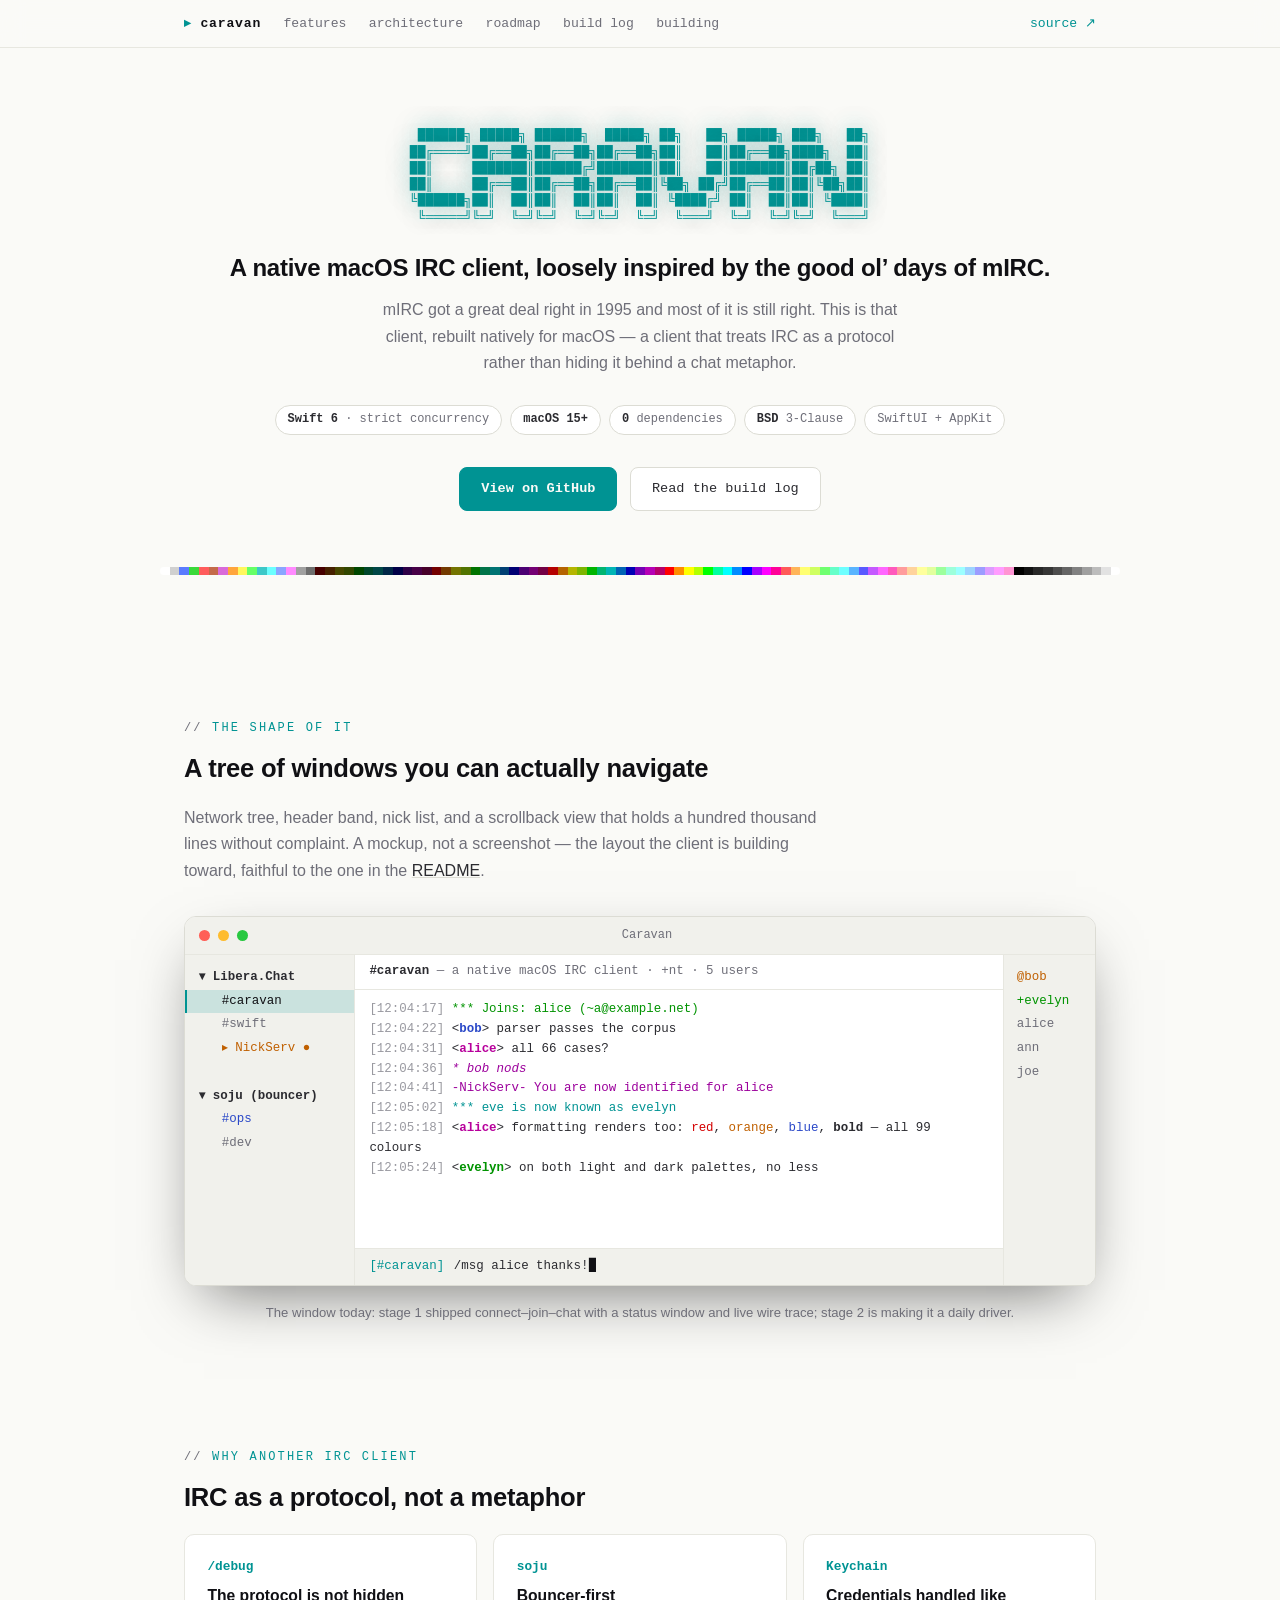
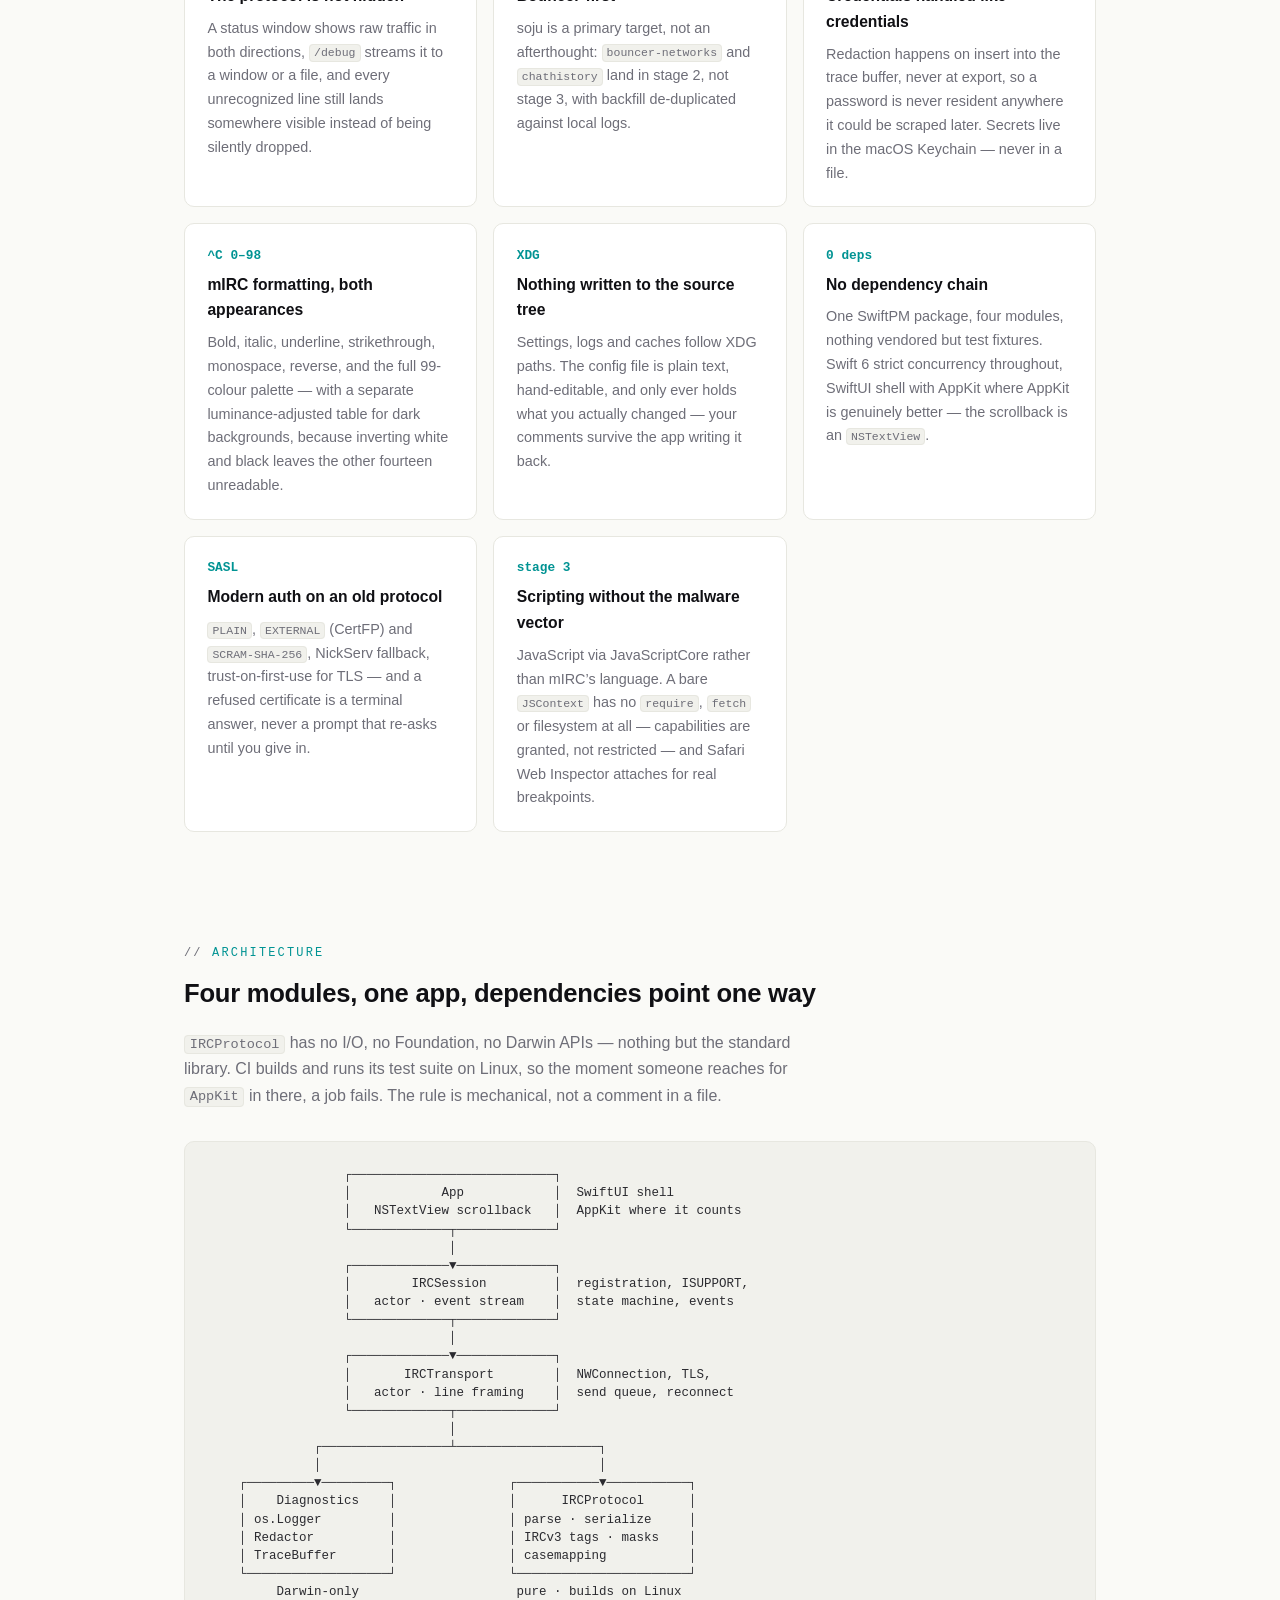
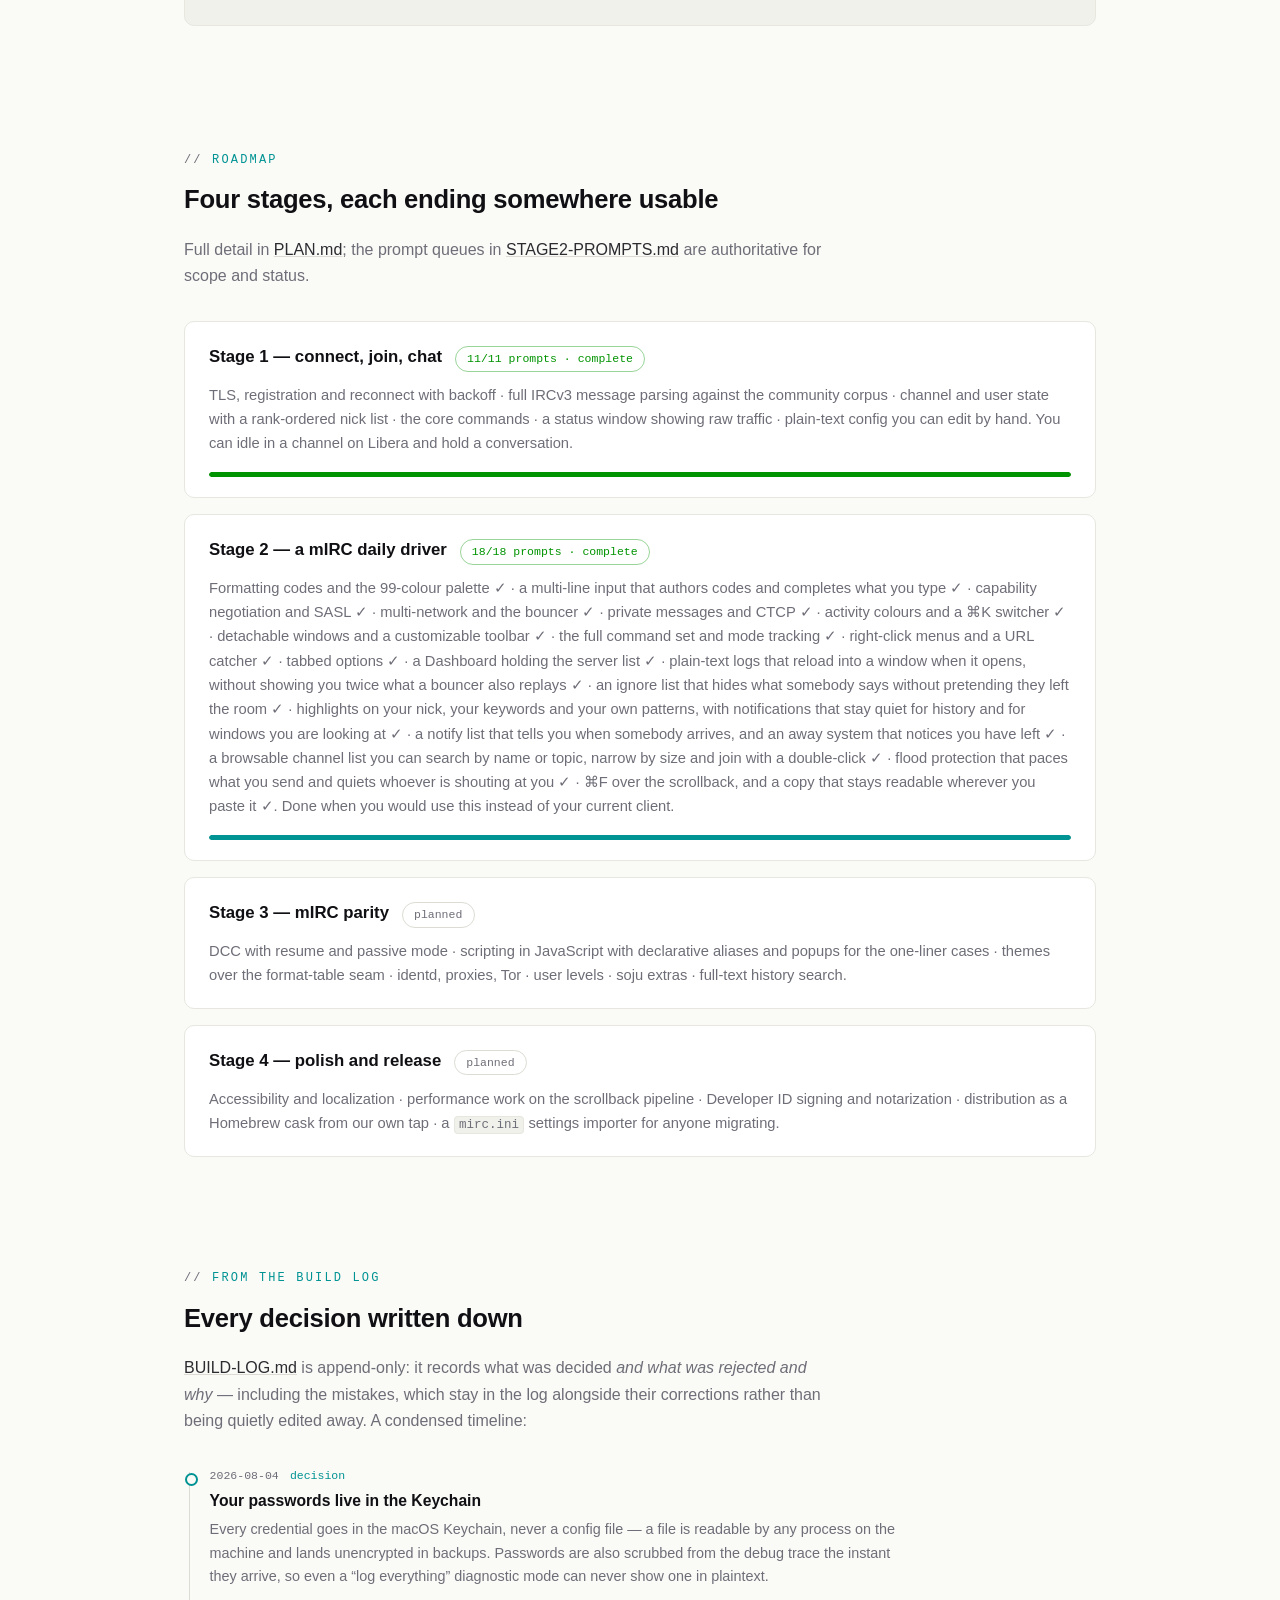
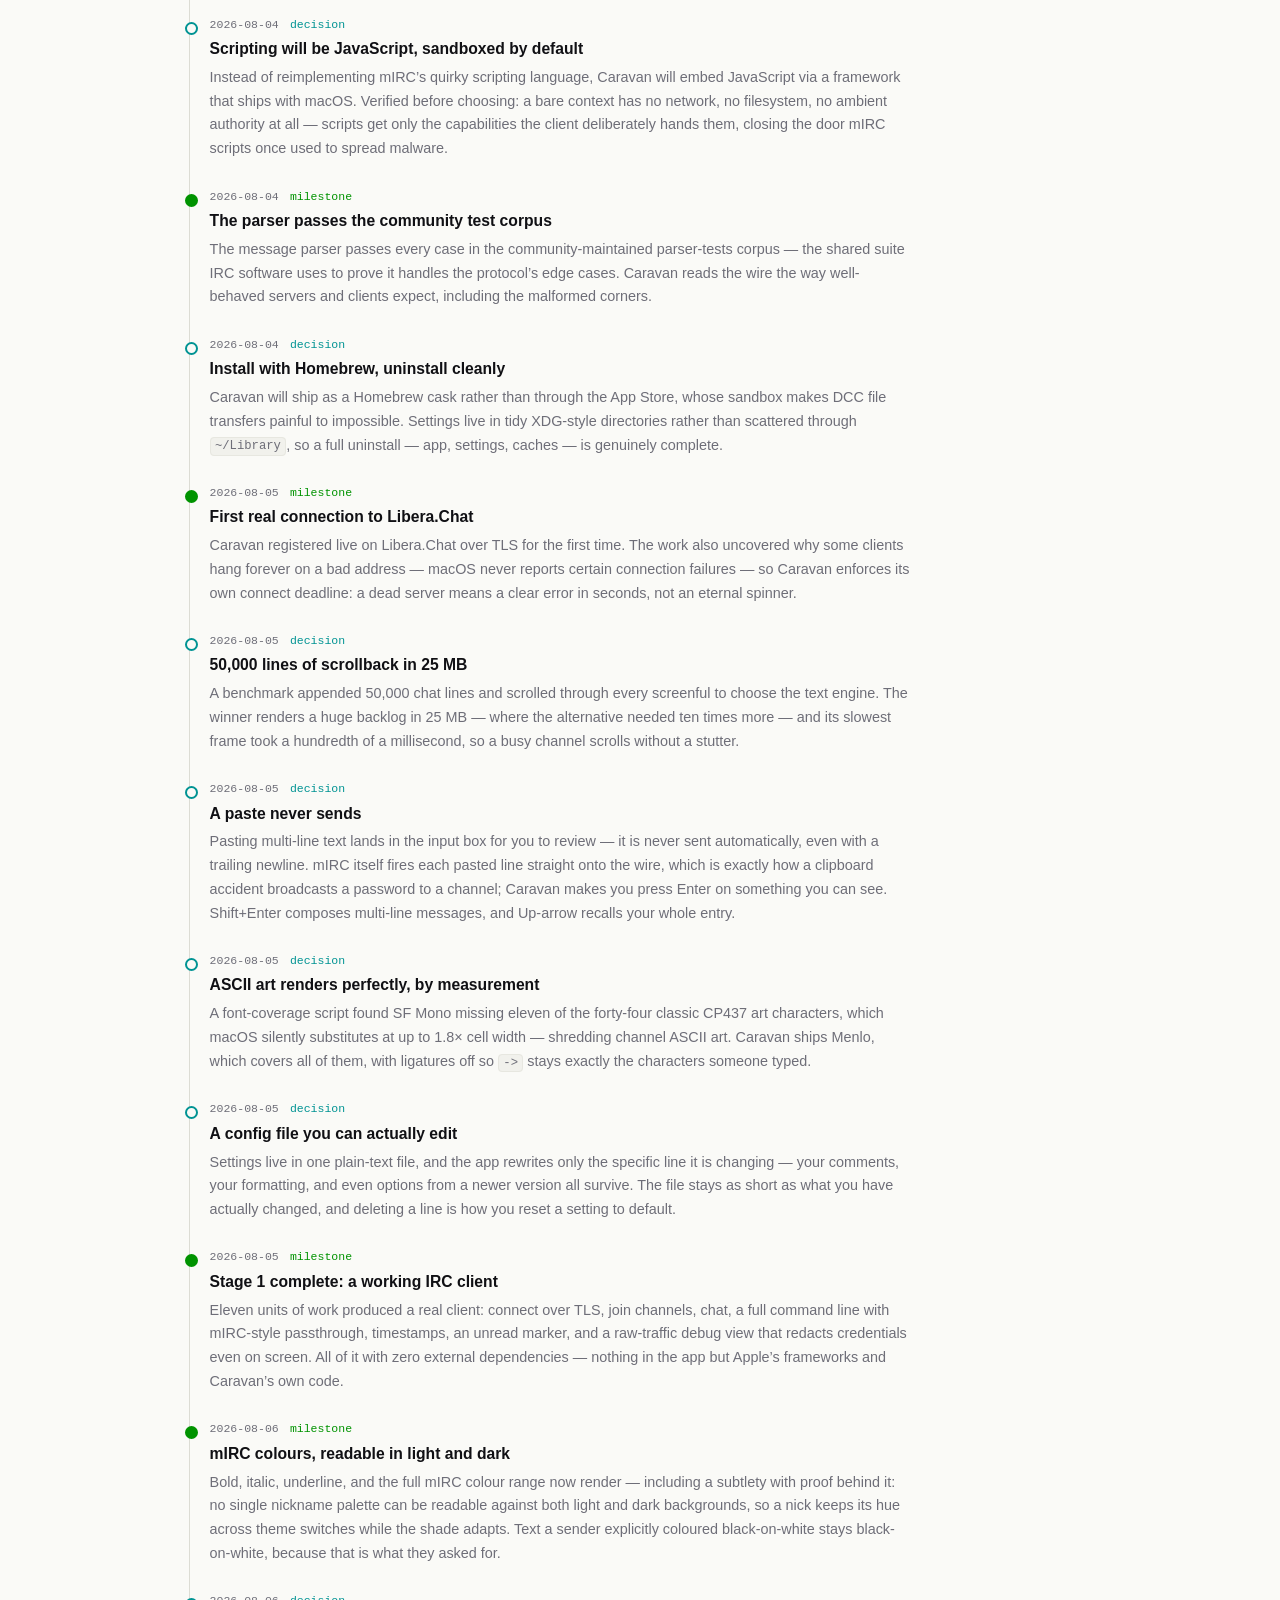
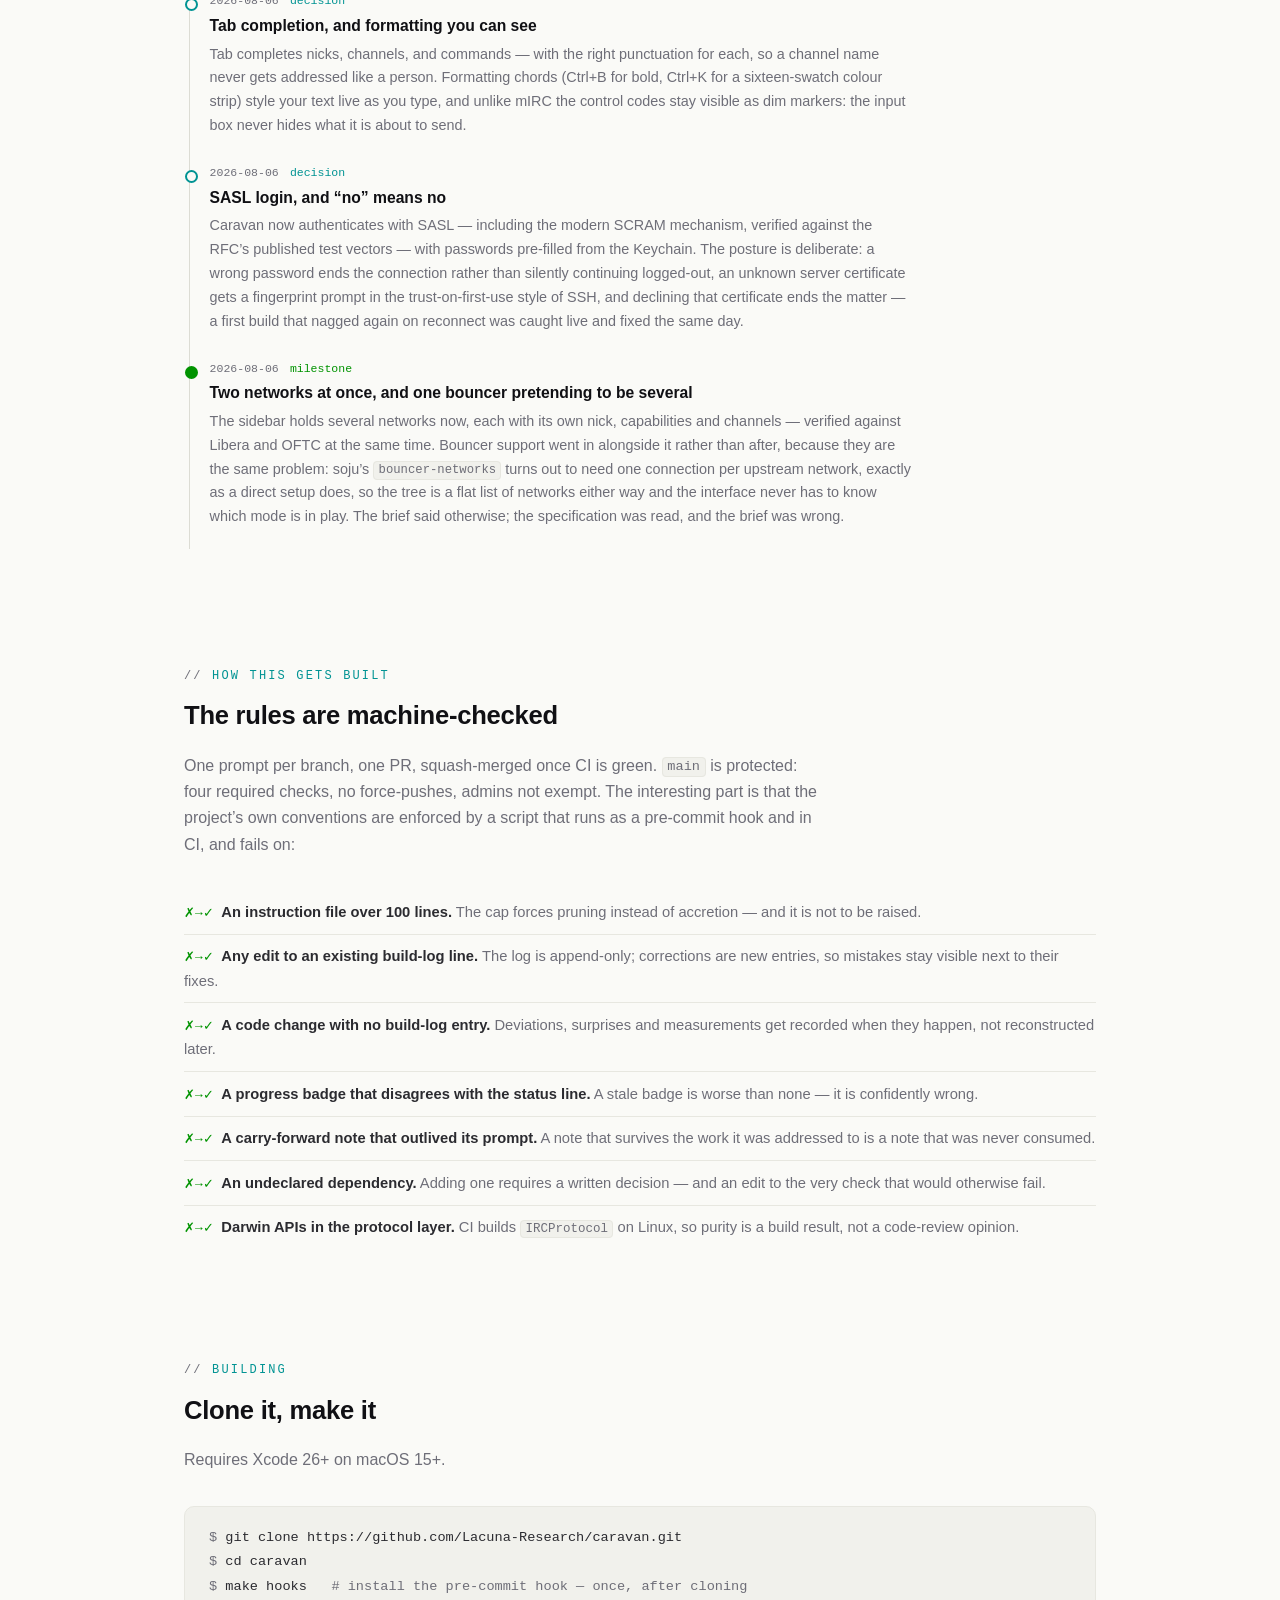
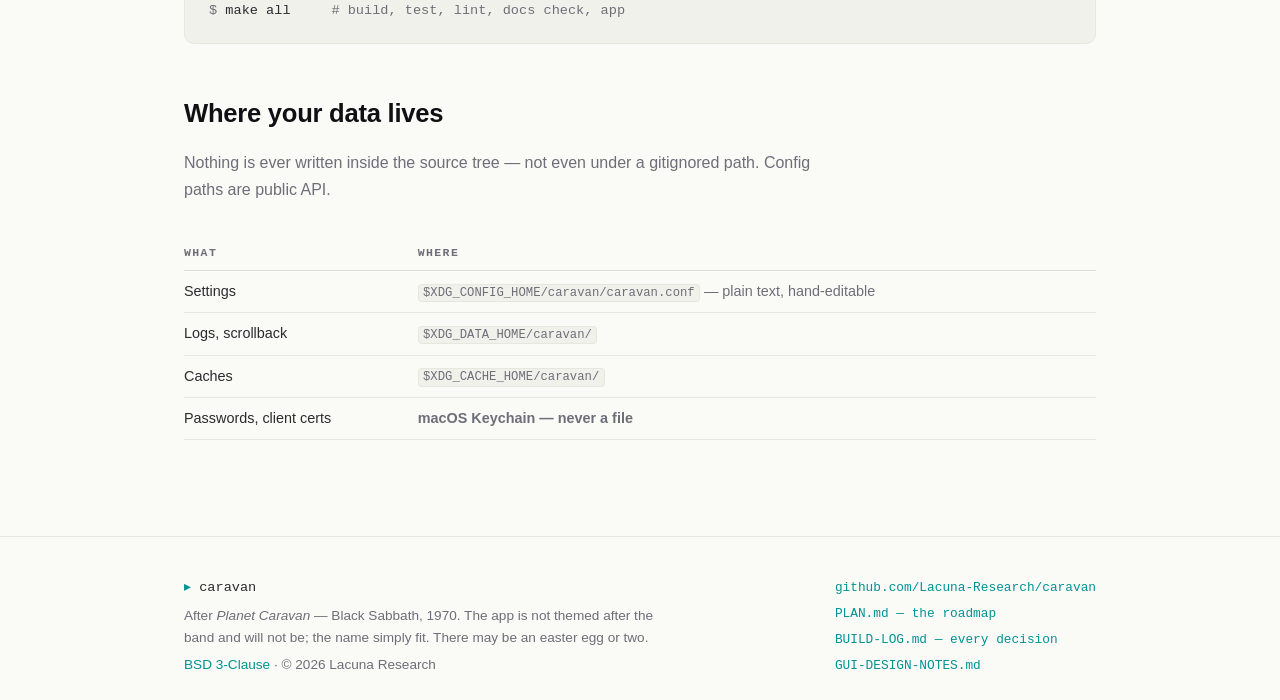
==== commit e5eb511a: "Publish www/ at staged, on c0e6e10" ====
--- a/index.html
+++ b/index.html
@@ -229,7 +229,7 @@
     <div class="stage">
       <header>
         <h3>Stage 2 — a mIRC daily driver</h3>
-        <span class="status wip">17/18 prompts · in progress</span>
+        <span class="status done">18/18 prompts · complete</span>
       </header>
       <p>Formatting codes and the 99-colour palette ✓ · a multi-line input that authors
       codes and completes what you type ✓ · capability negotiation and SASL ✓ ·
@@ -245,9 +245,9 @@
       a browsable channel list you can search by name or topic, narrow by size and join
       with a double-click ✓ ·
       flood protection that paces what you send and quiets whoever is shouting at you ✓ ·
-      next: find-in-buffer. Done when you would use this instead of your current
-      client.</p>
-      <div class="meter"><i style="width:94.4%"></i></div>
+      ⌘F over the scrollback, and a copy that stays readable wherever you paste it ✓.
+      Done when you would use this instead of your current client.</p>
+      <div class="meter"><i style="width:100%"></i></div>
     </div>
 
     <div class="stage">
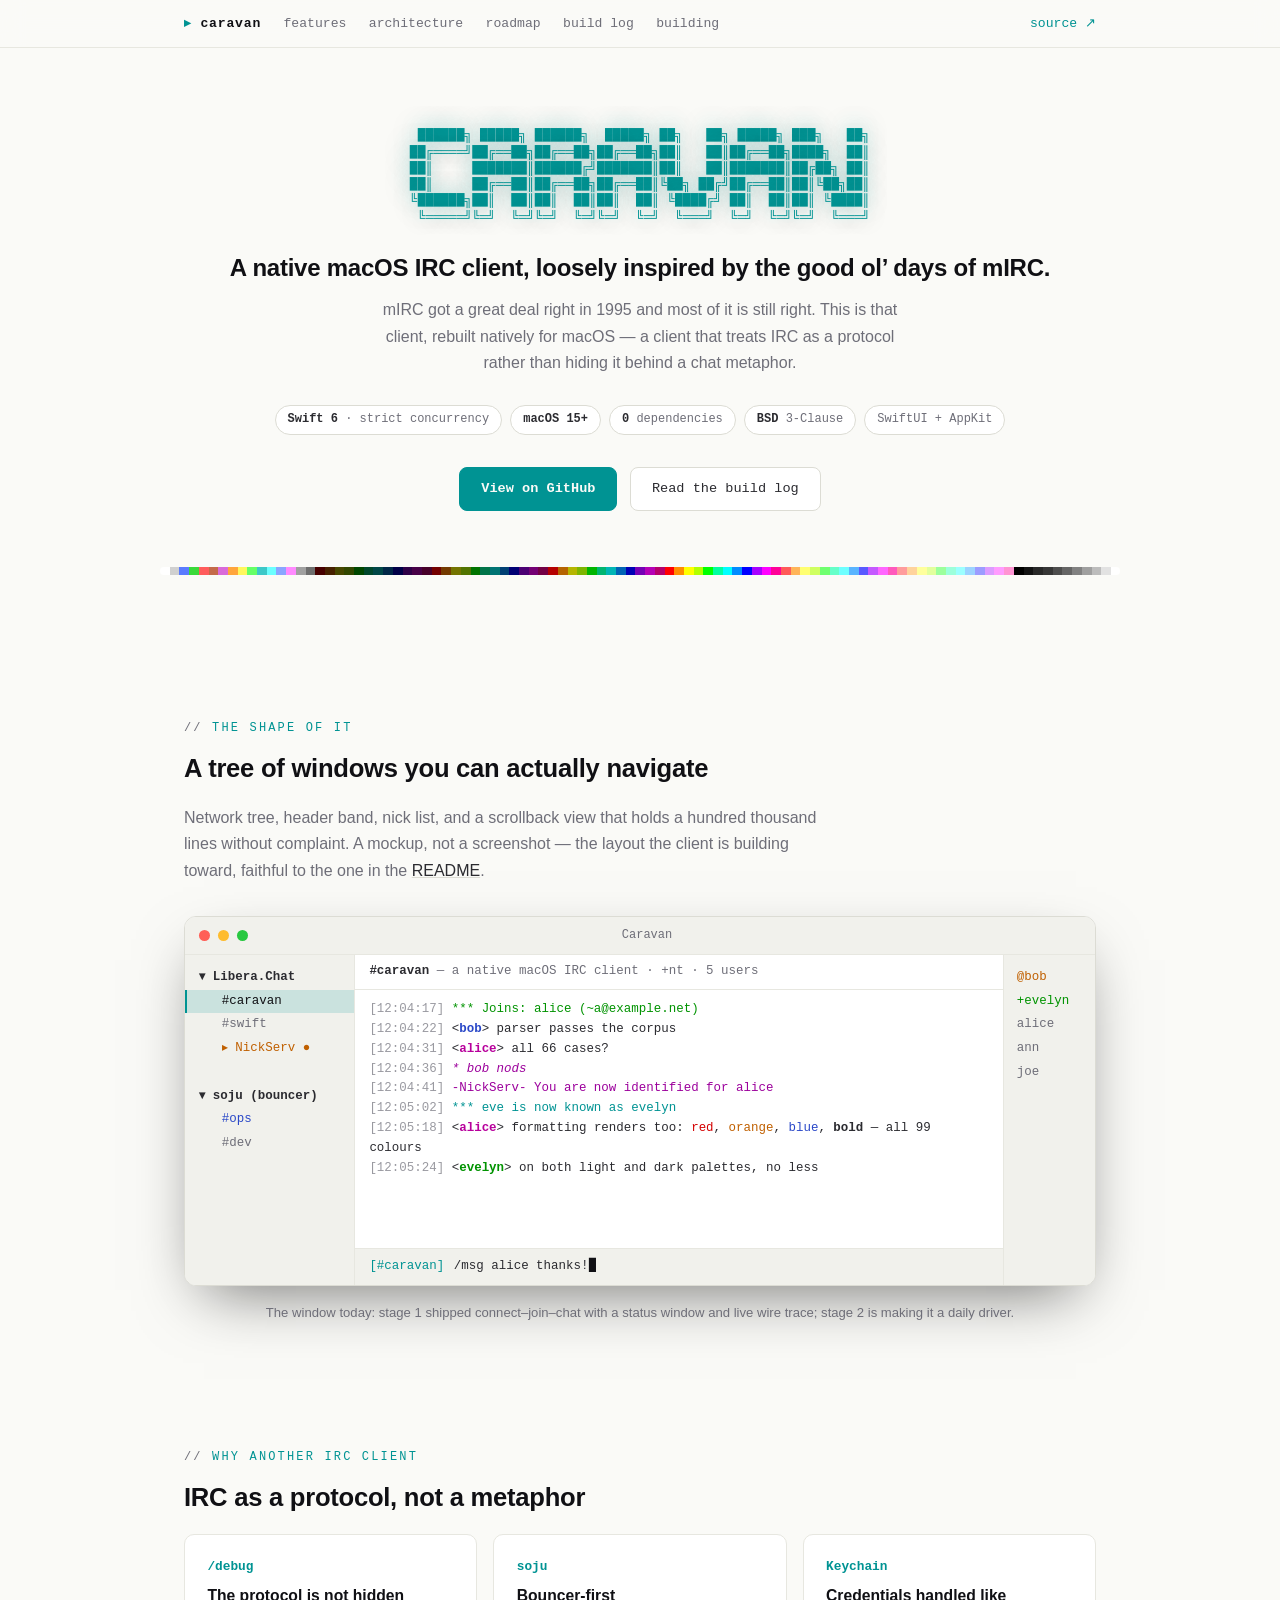
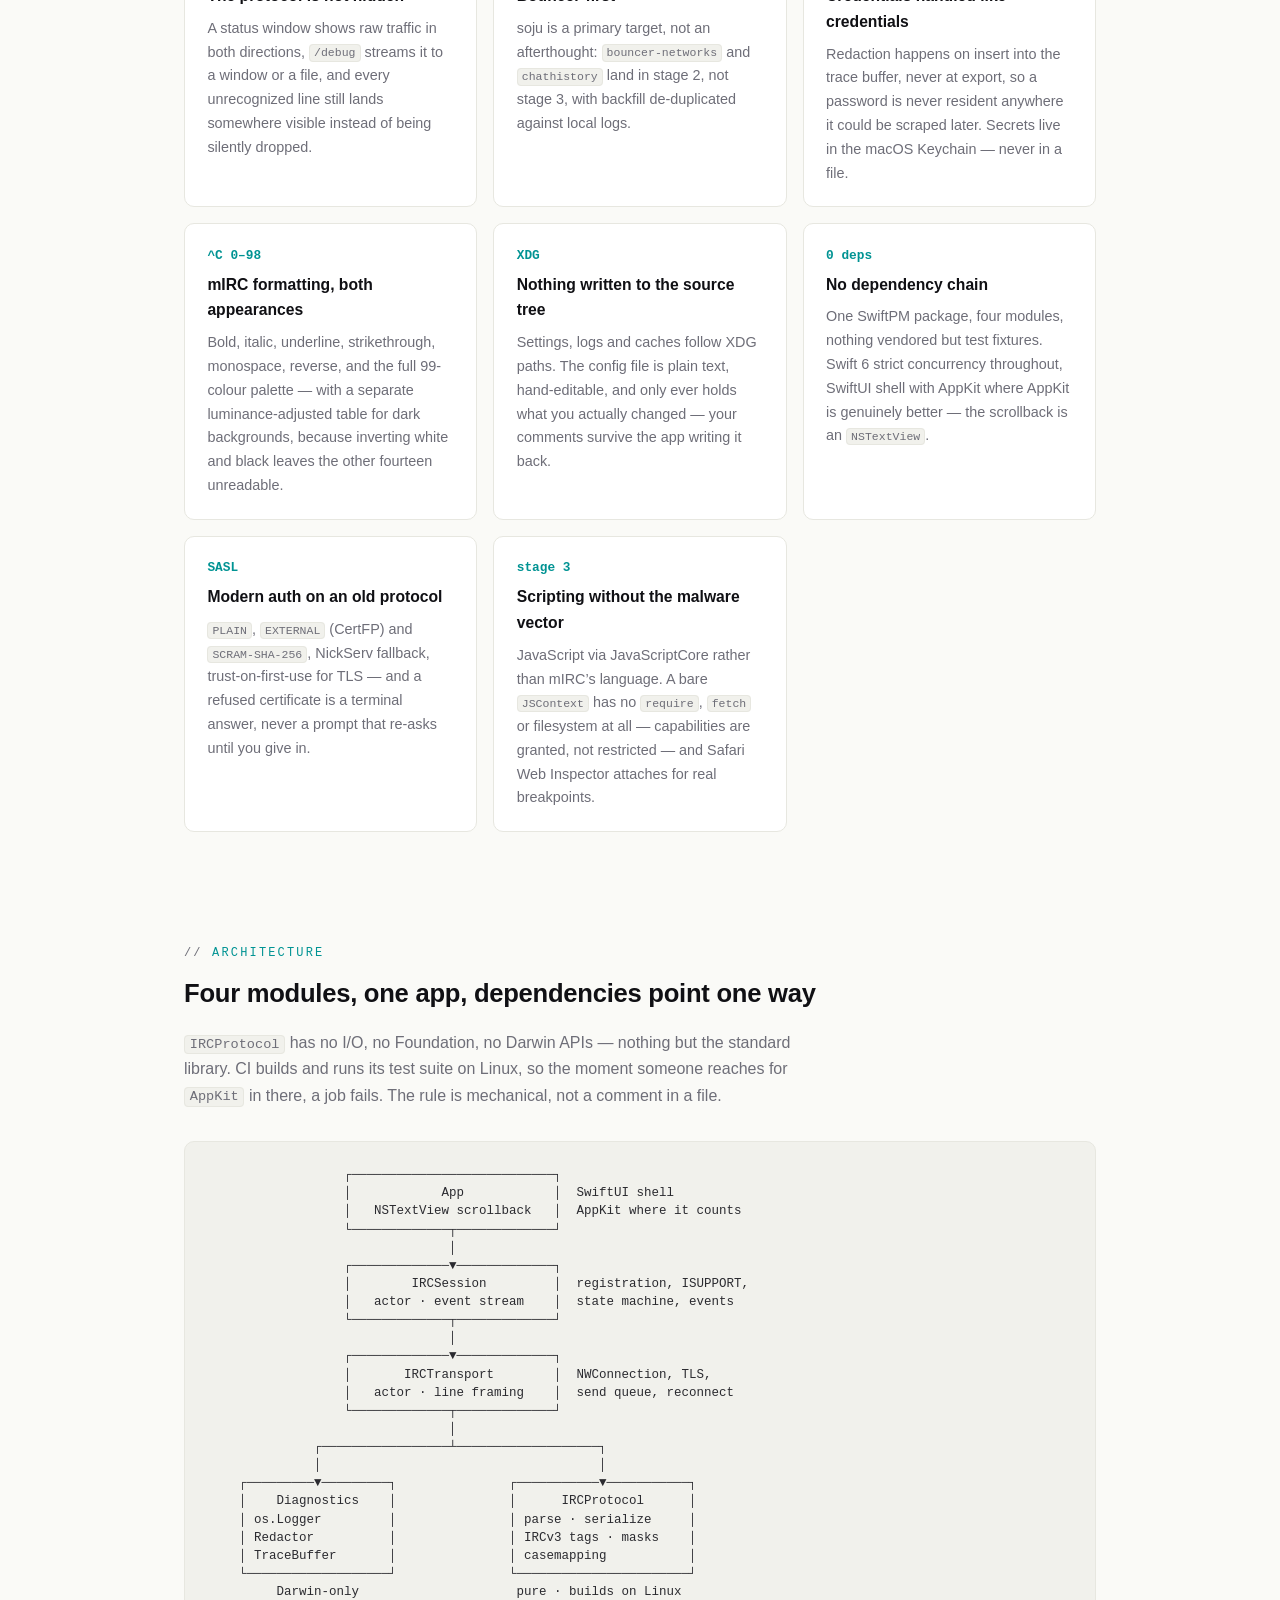
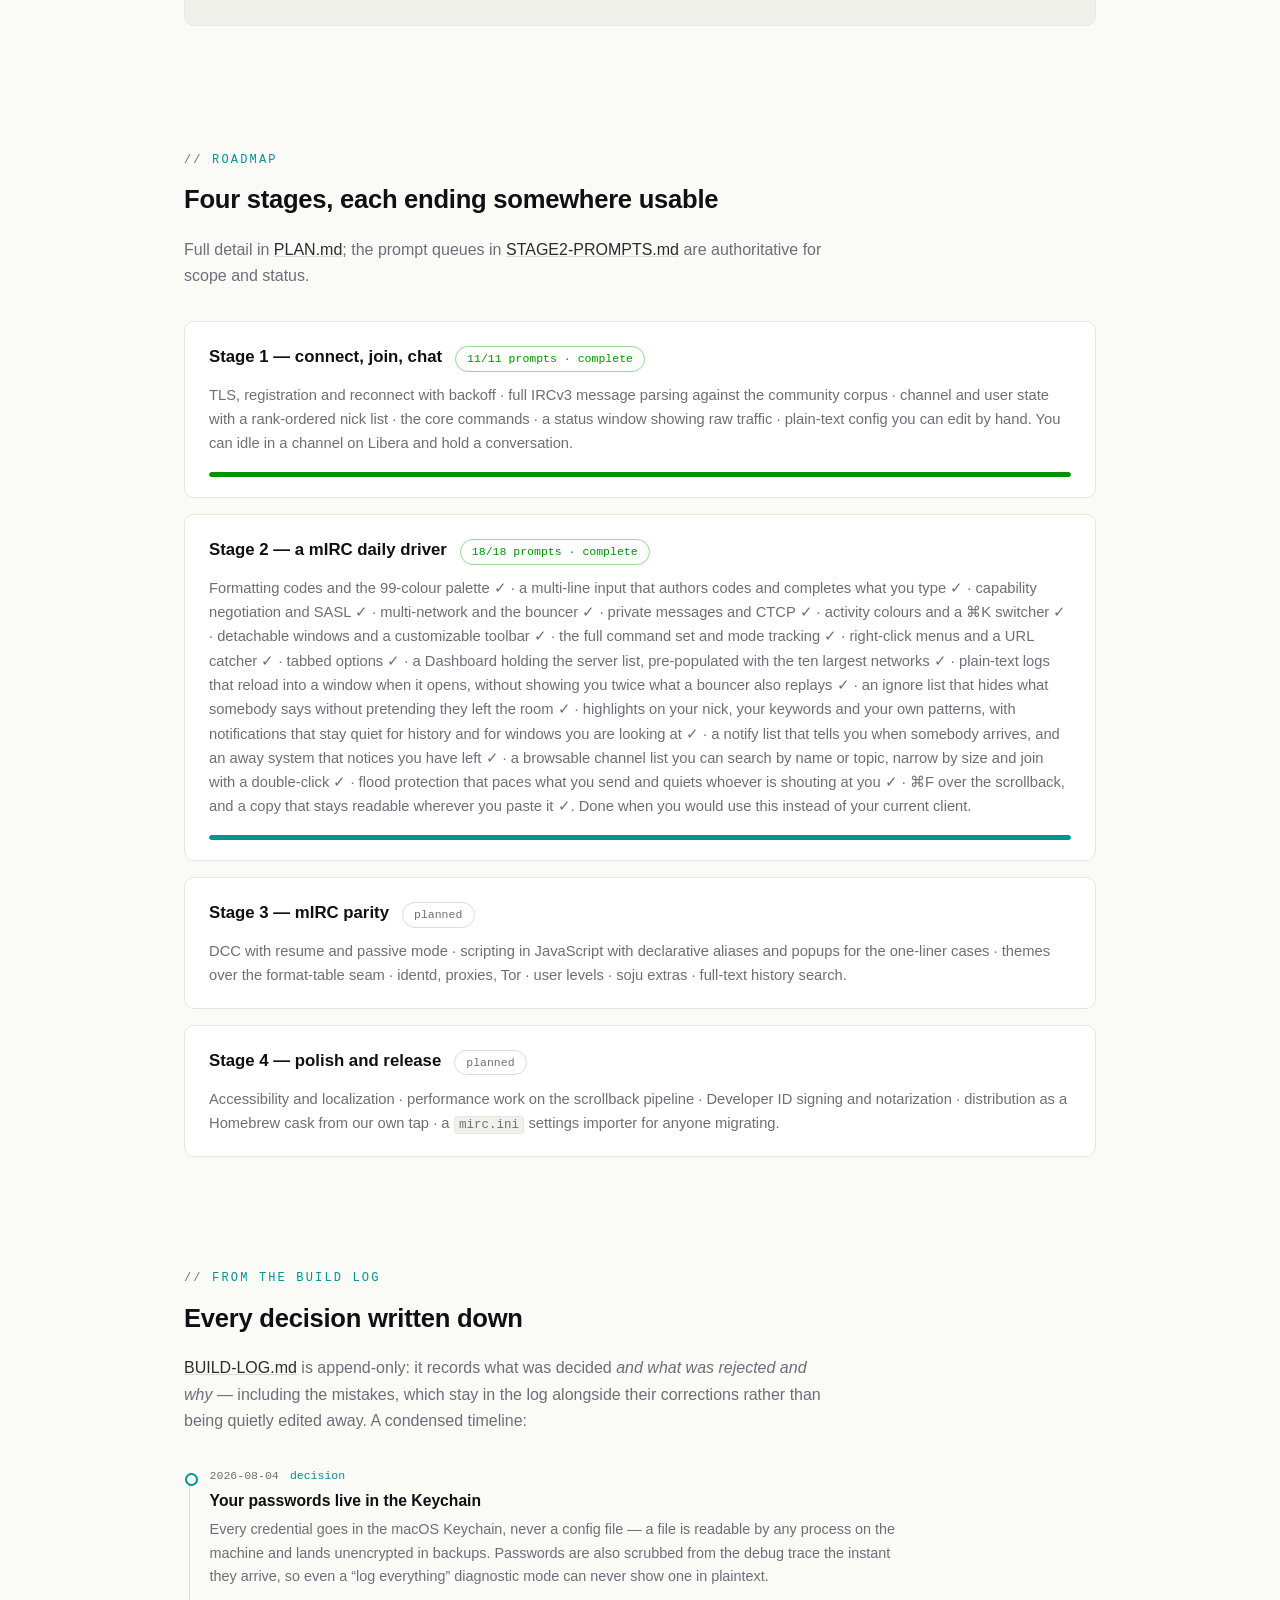
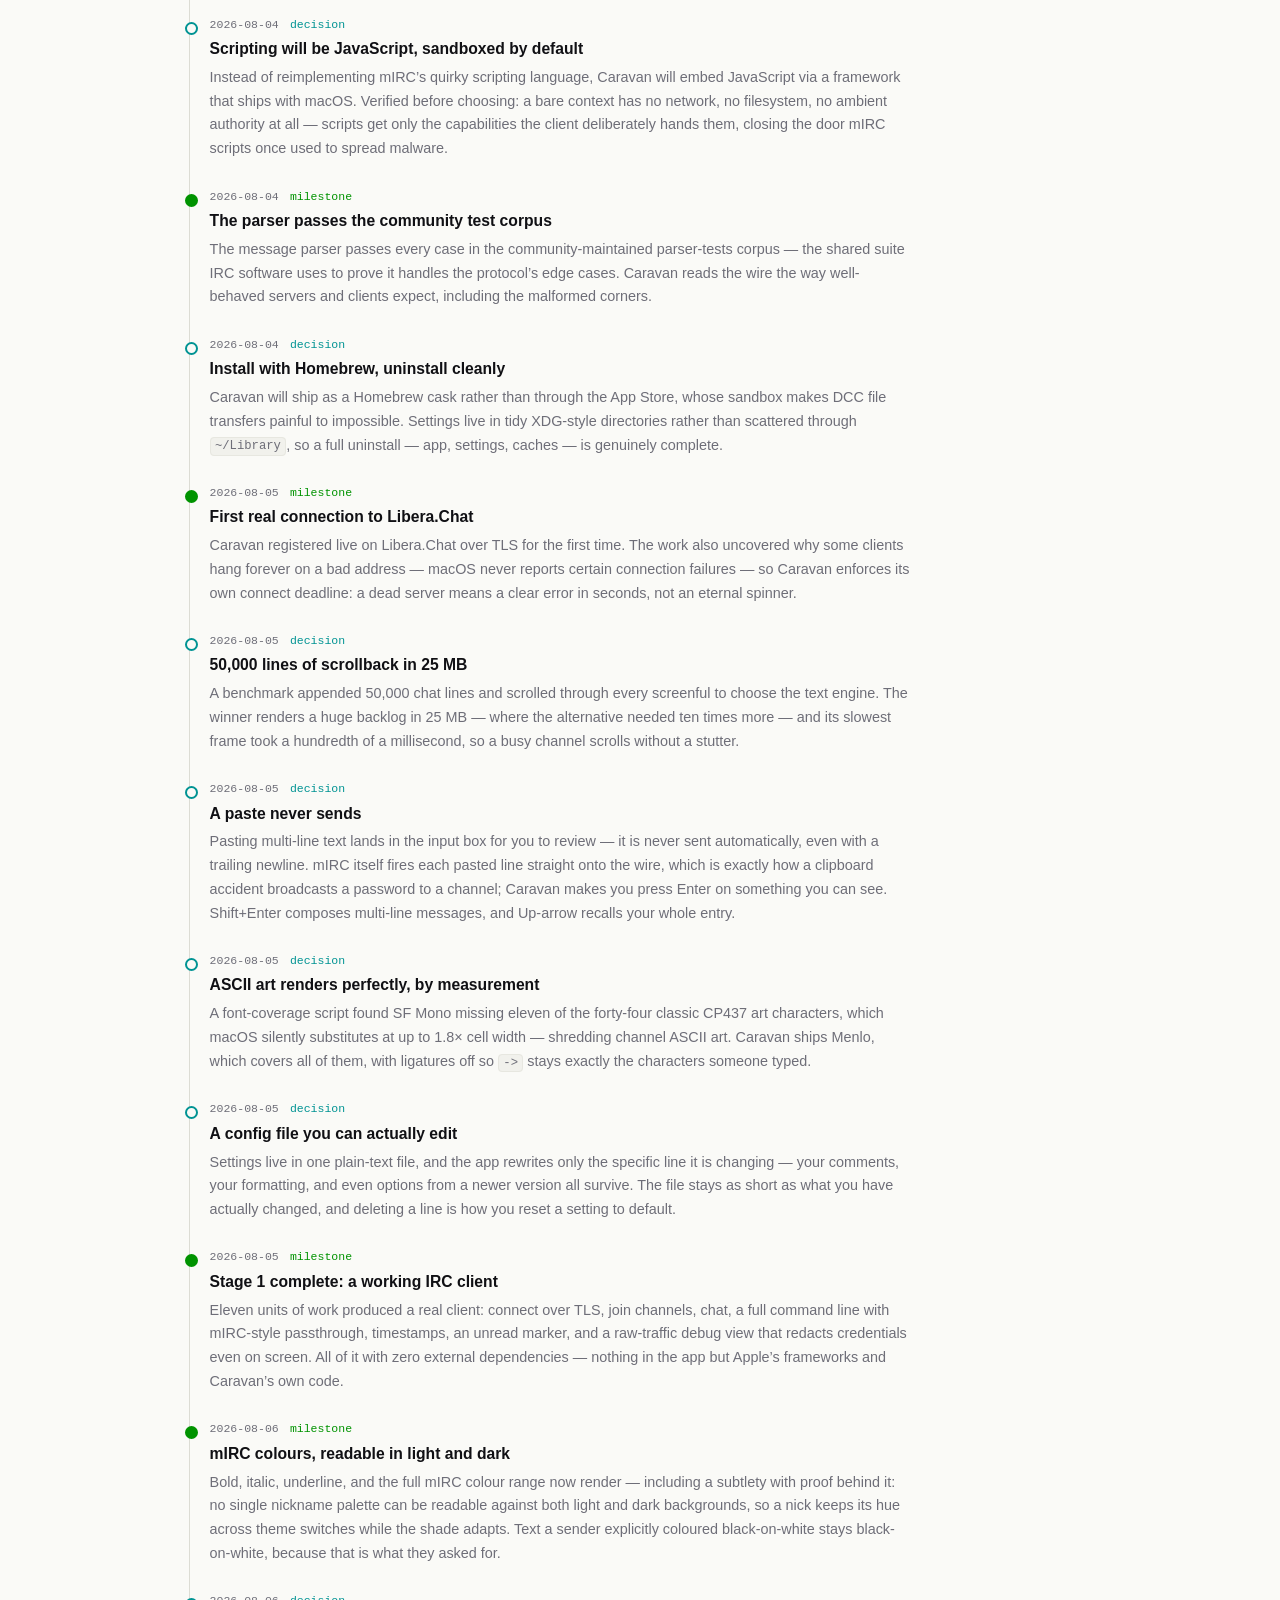
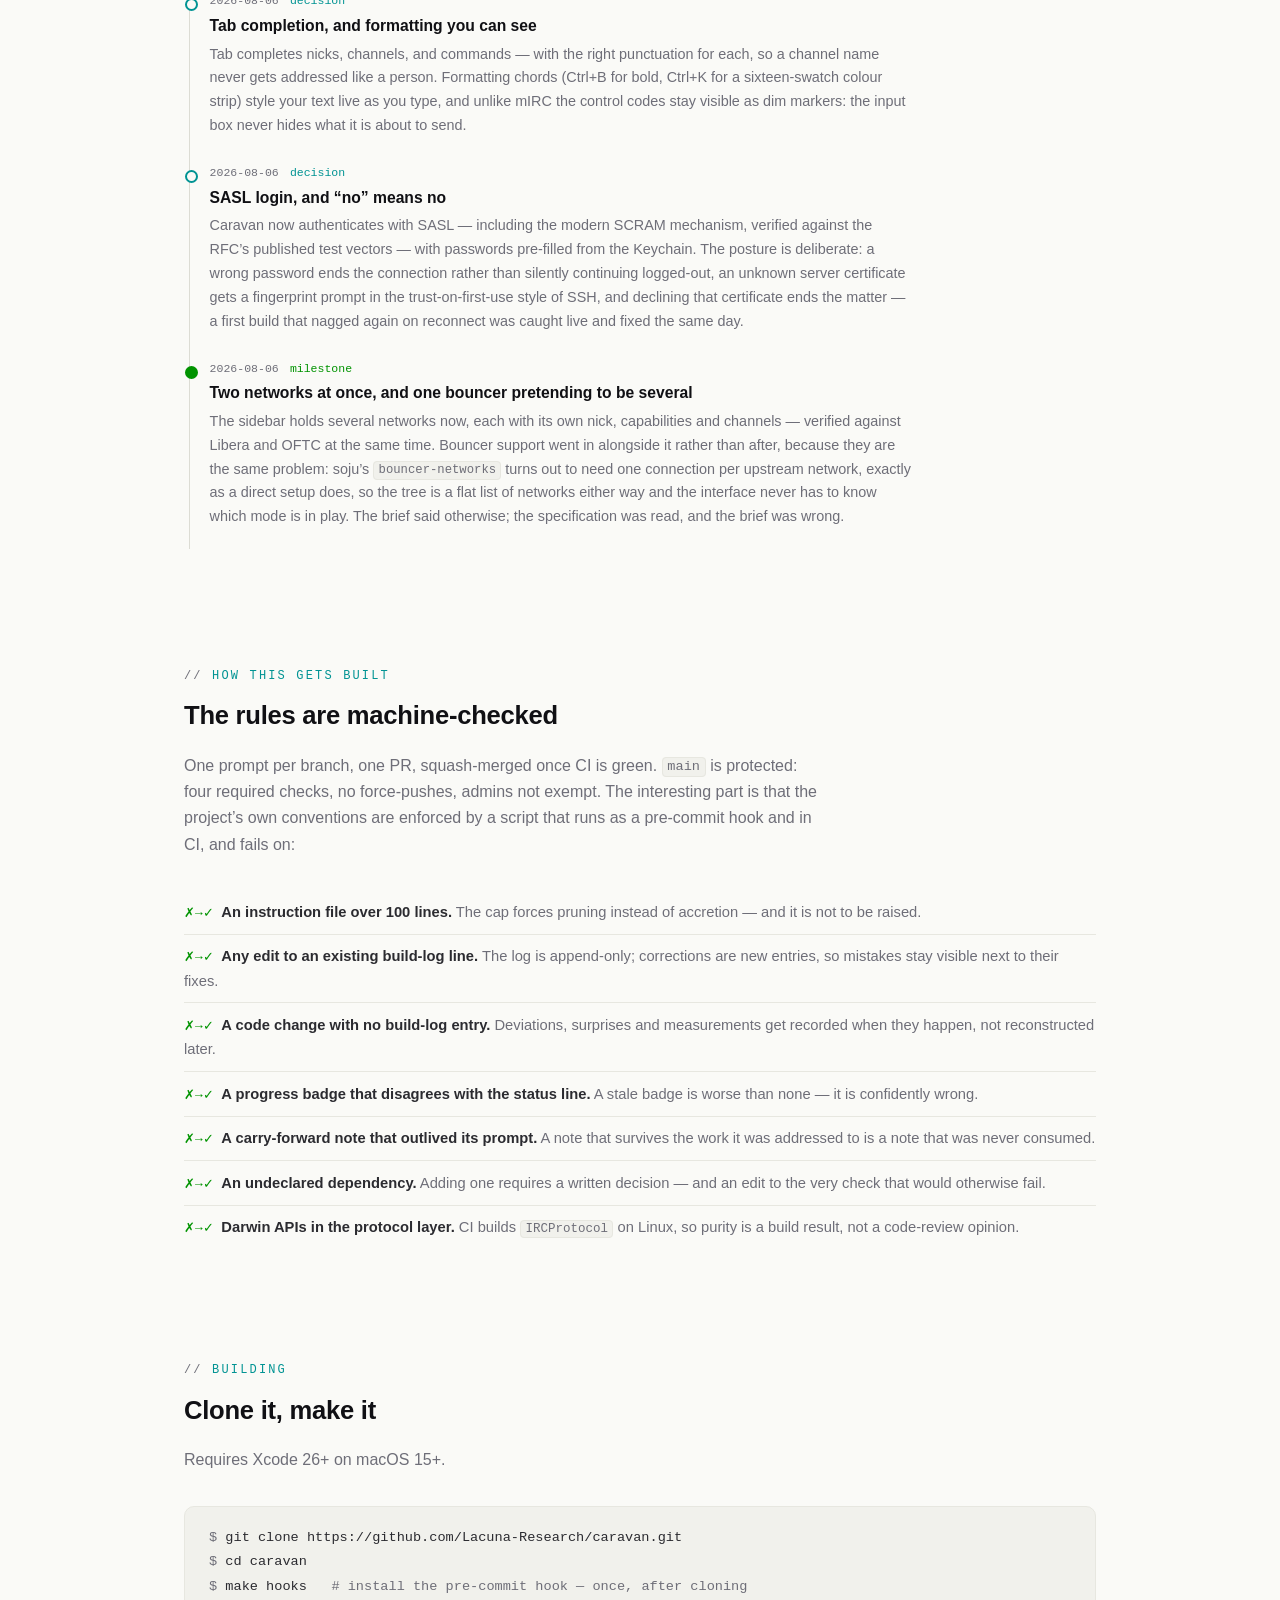
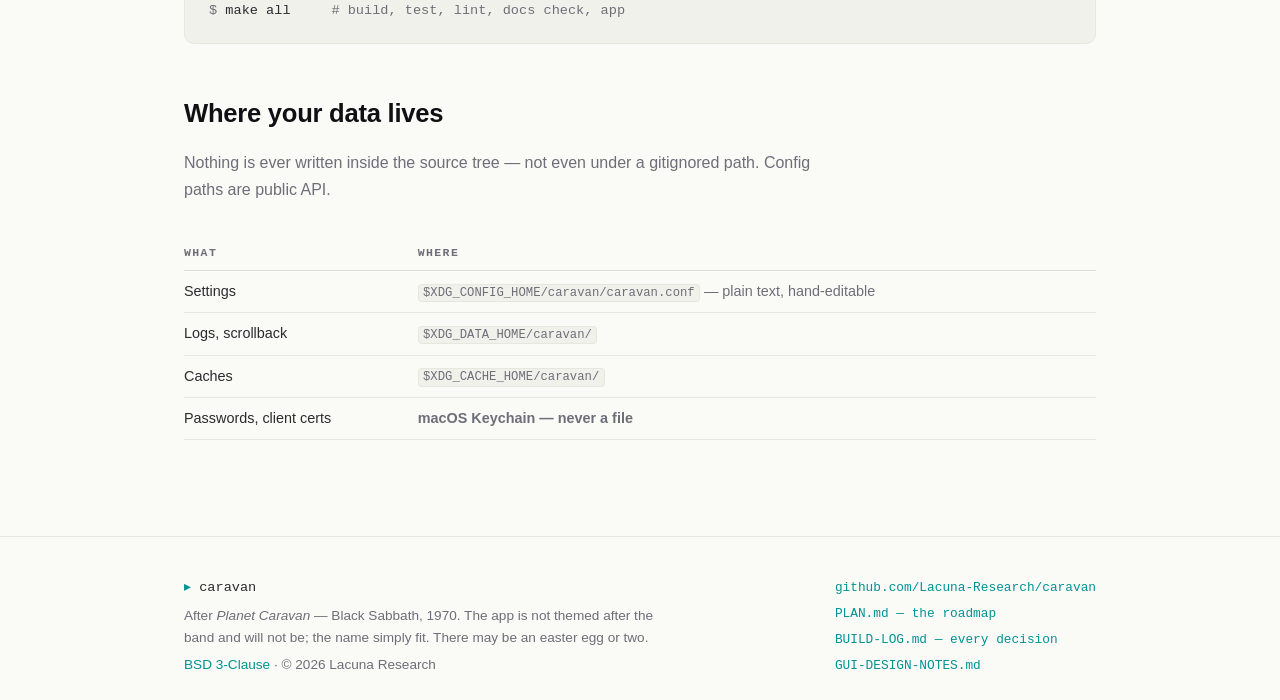
==== commit c0fcdace: "Publish www/ at staged, on 27b4266" ====
--- a/index.html
+++ b/index.html
@@ -236,7 +236,7 @@
       multi-network and the bouncer ✓ · private messages and CTCP ✓ · activity colours and
       a ⌘K switcher ✓ · detachable windows and a customizable toolbar ✓ · the full command
       set and mode tracking ✓ · right-click menus and a URL catcher ✓ · tabbed options ✓ ·
-      a Dashboard holding the server list ✓ · plain-text logs that reload into a window
+      a Dashboard holding the server list, pre-populated with the ten largest networks ✓ · plain-text logs that reload into a window
       when it opens, without showing you twice what a bouncer also replays ✓ · an ignore
       list that hides what somebody says without pretending they left the room ✓ ·
       highlights on your nick, your keywords and your own patterns, with notifications that
